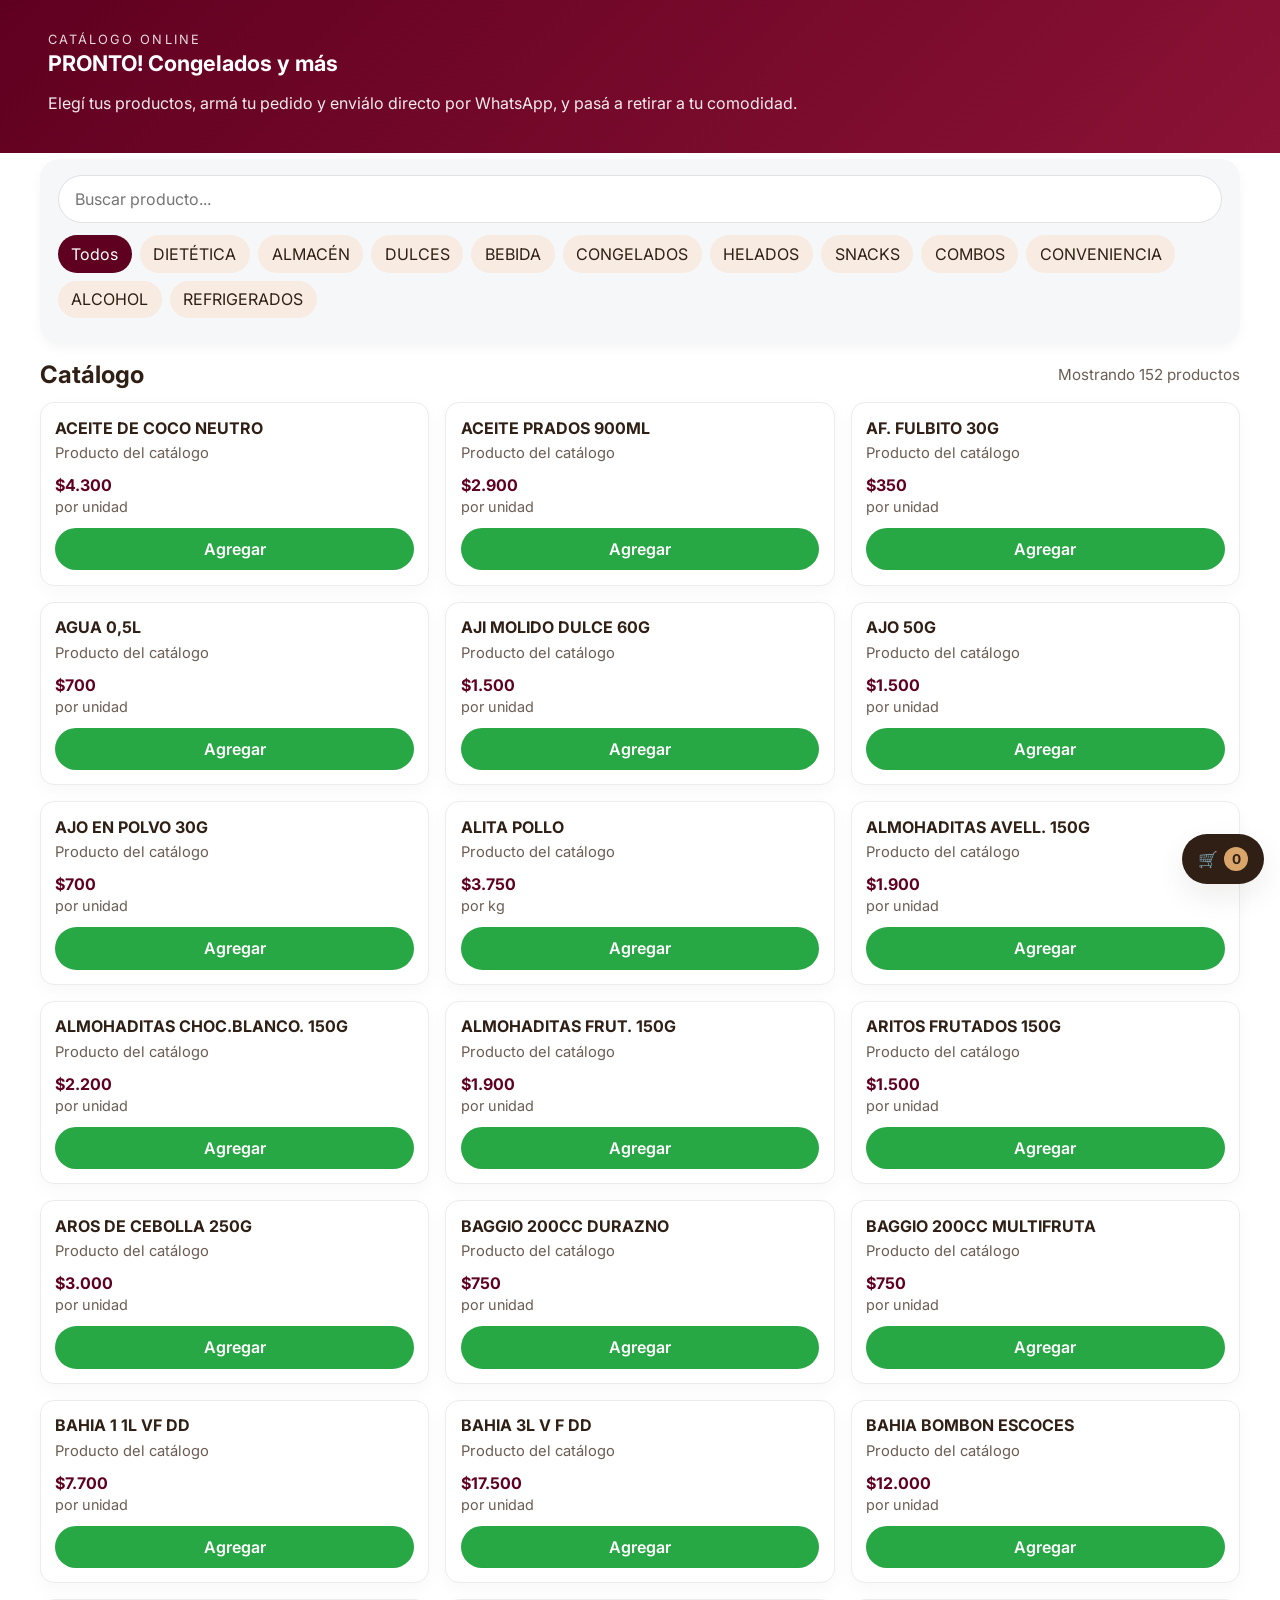
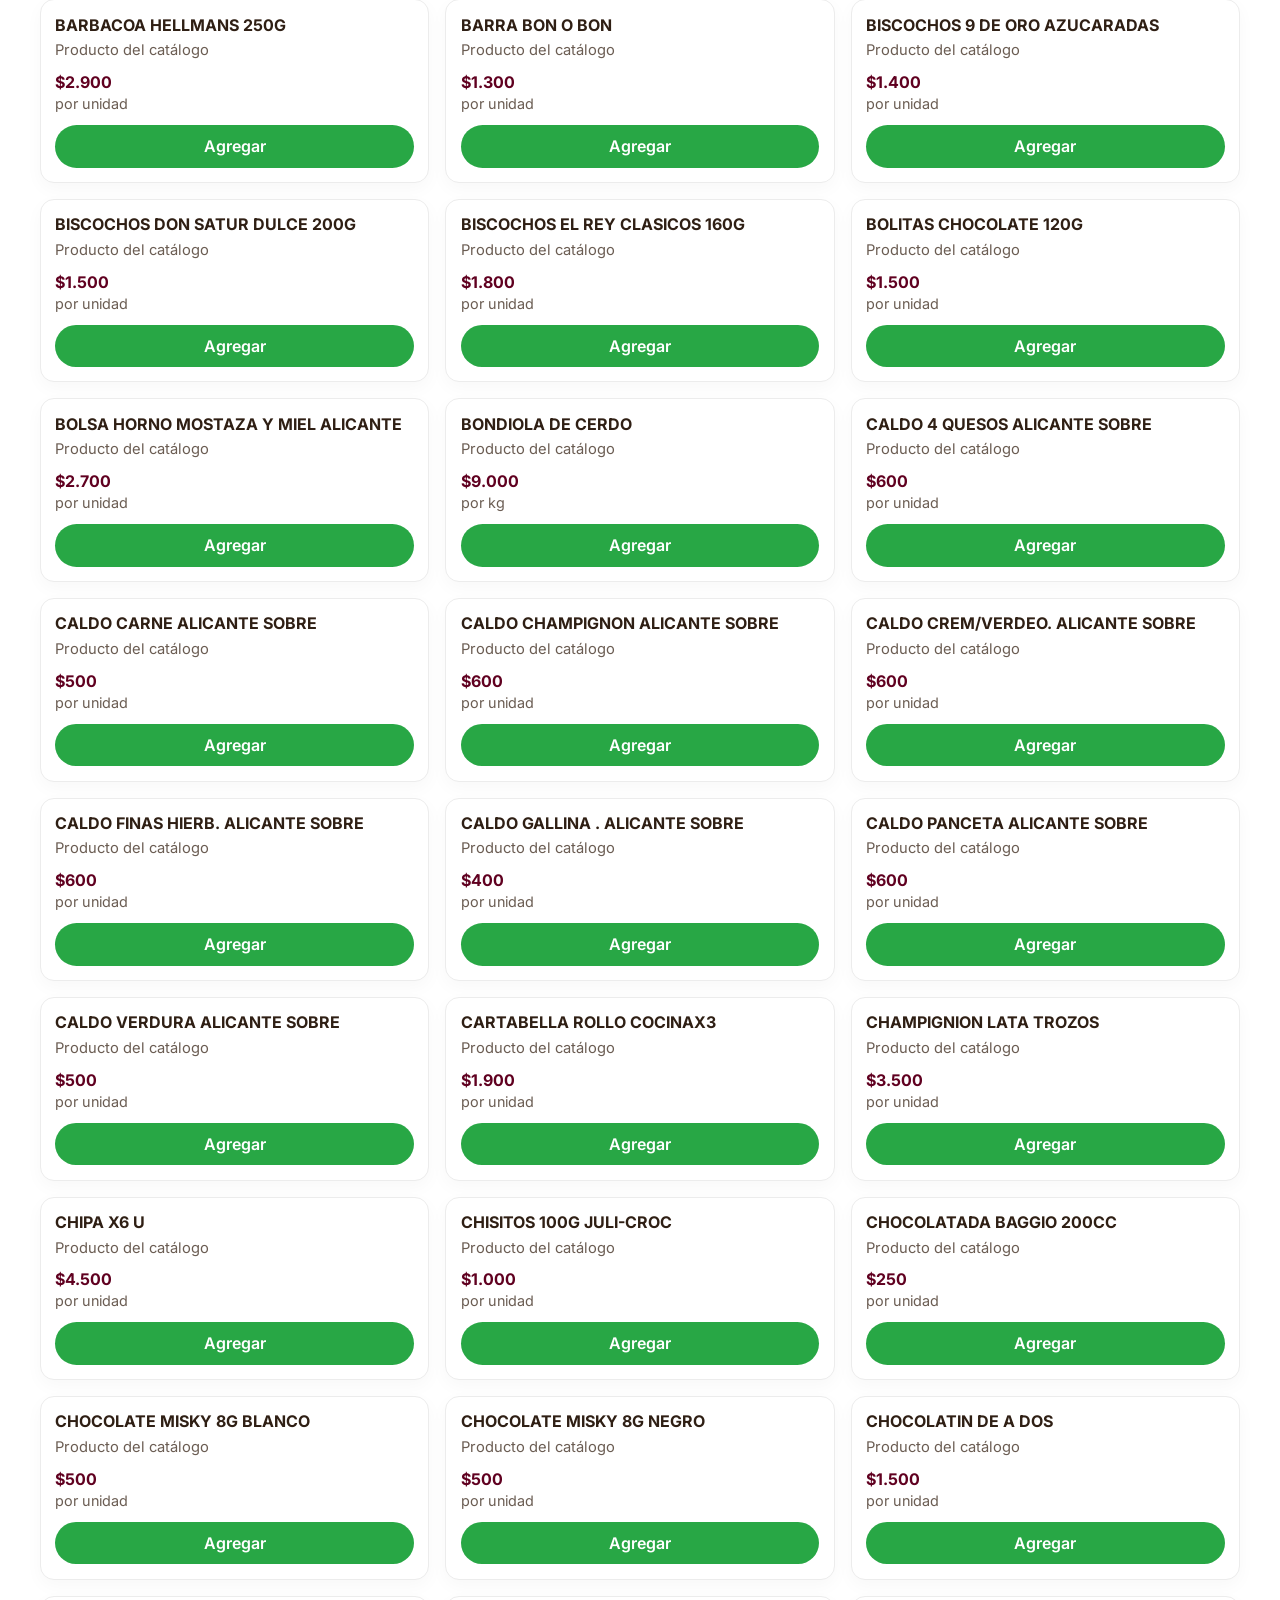
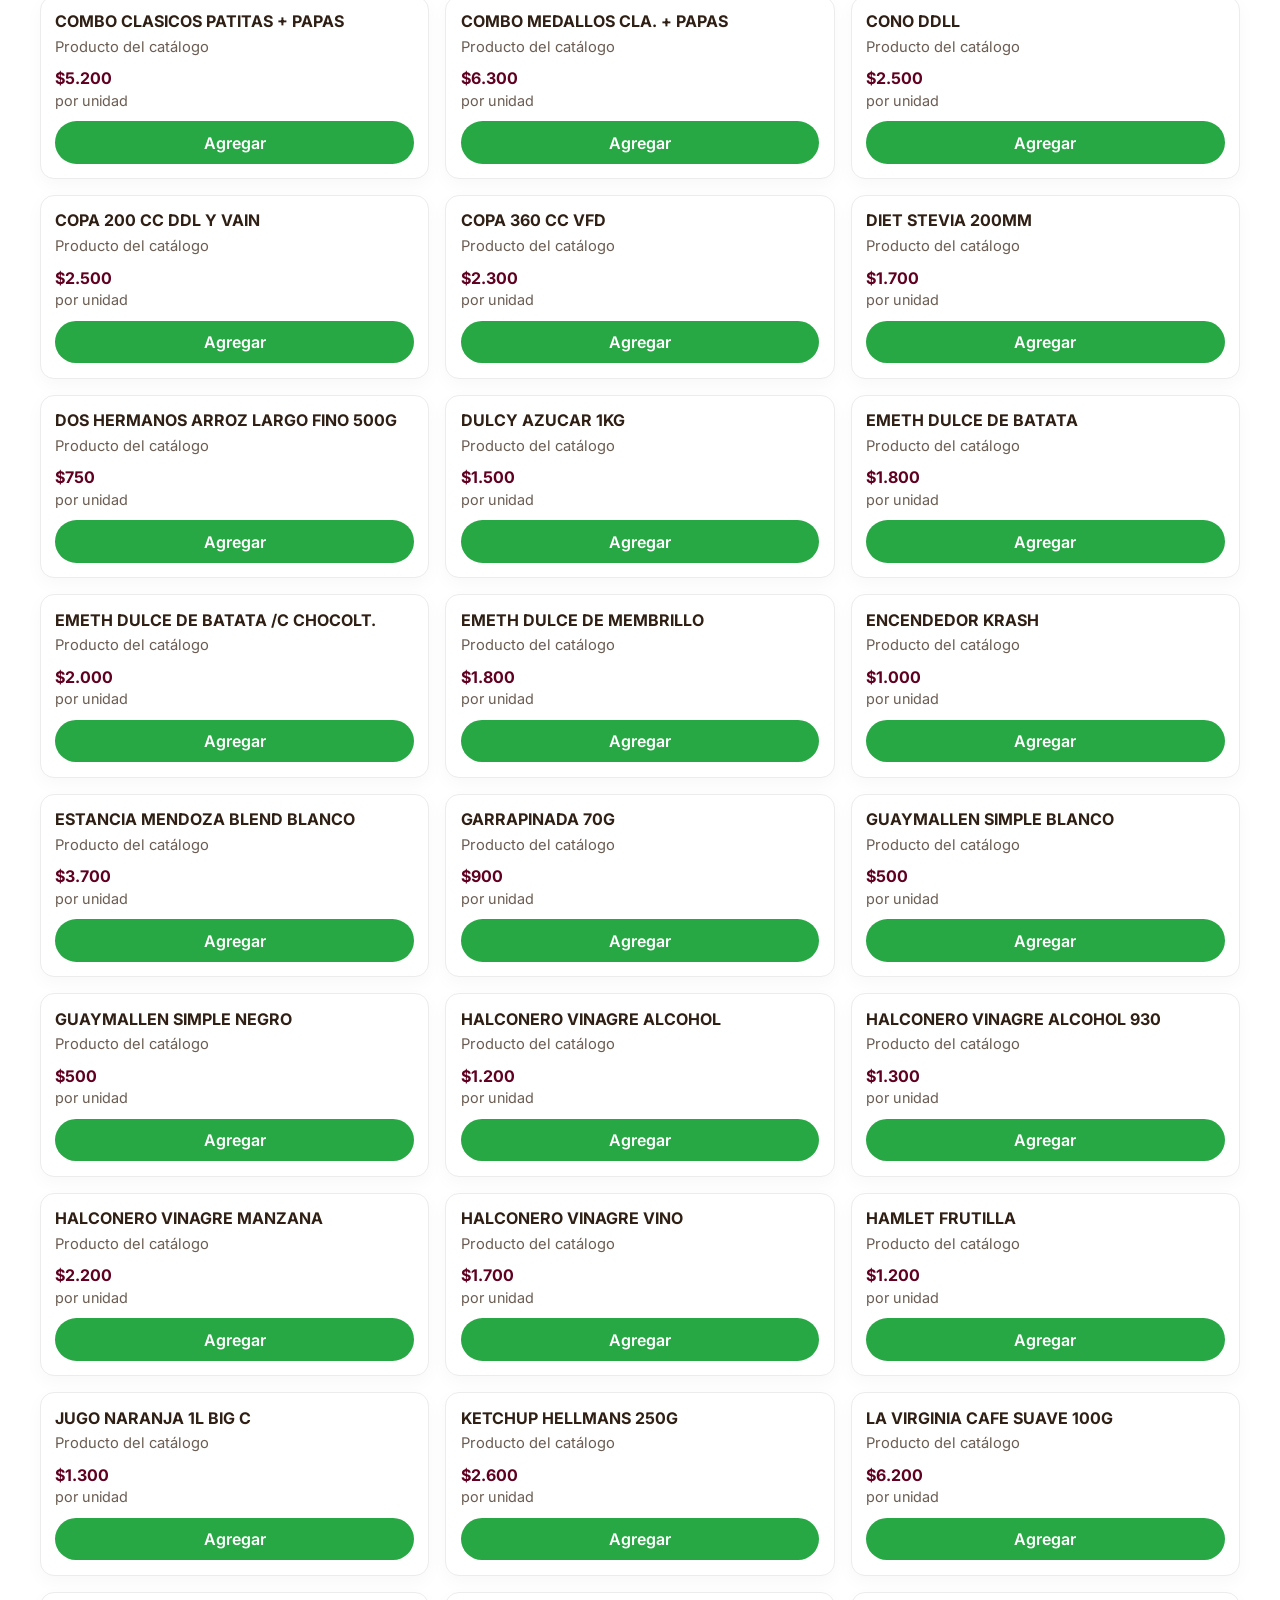
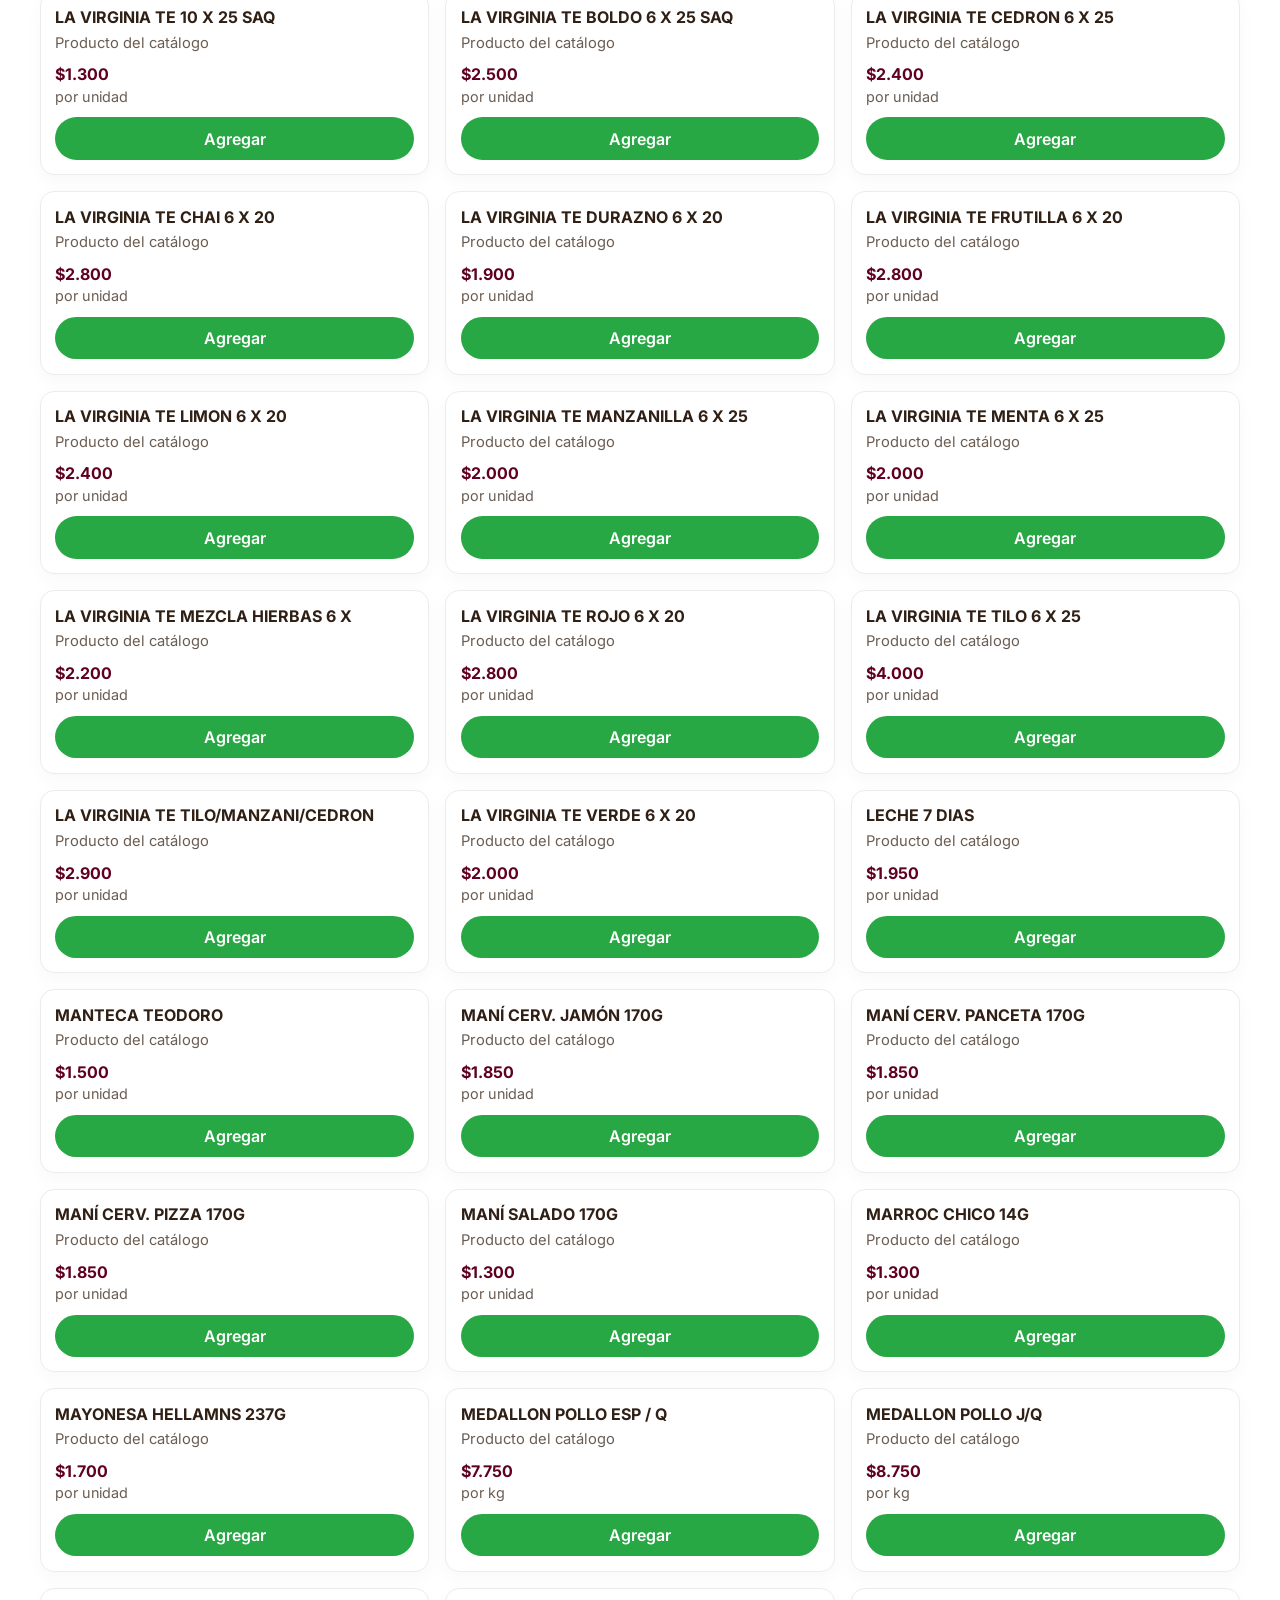
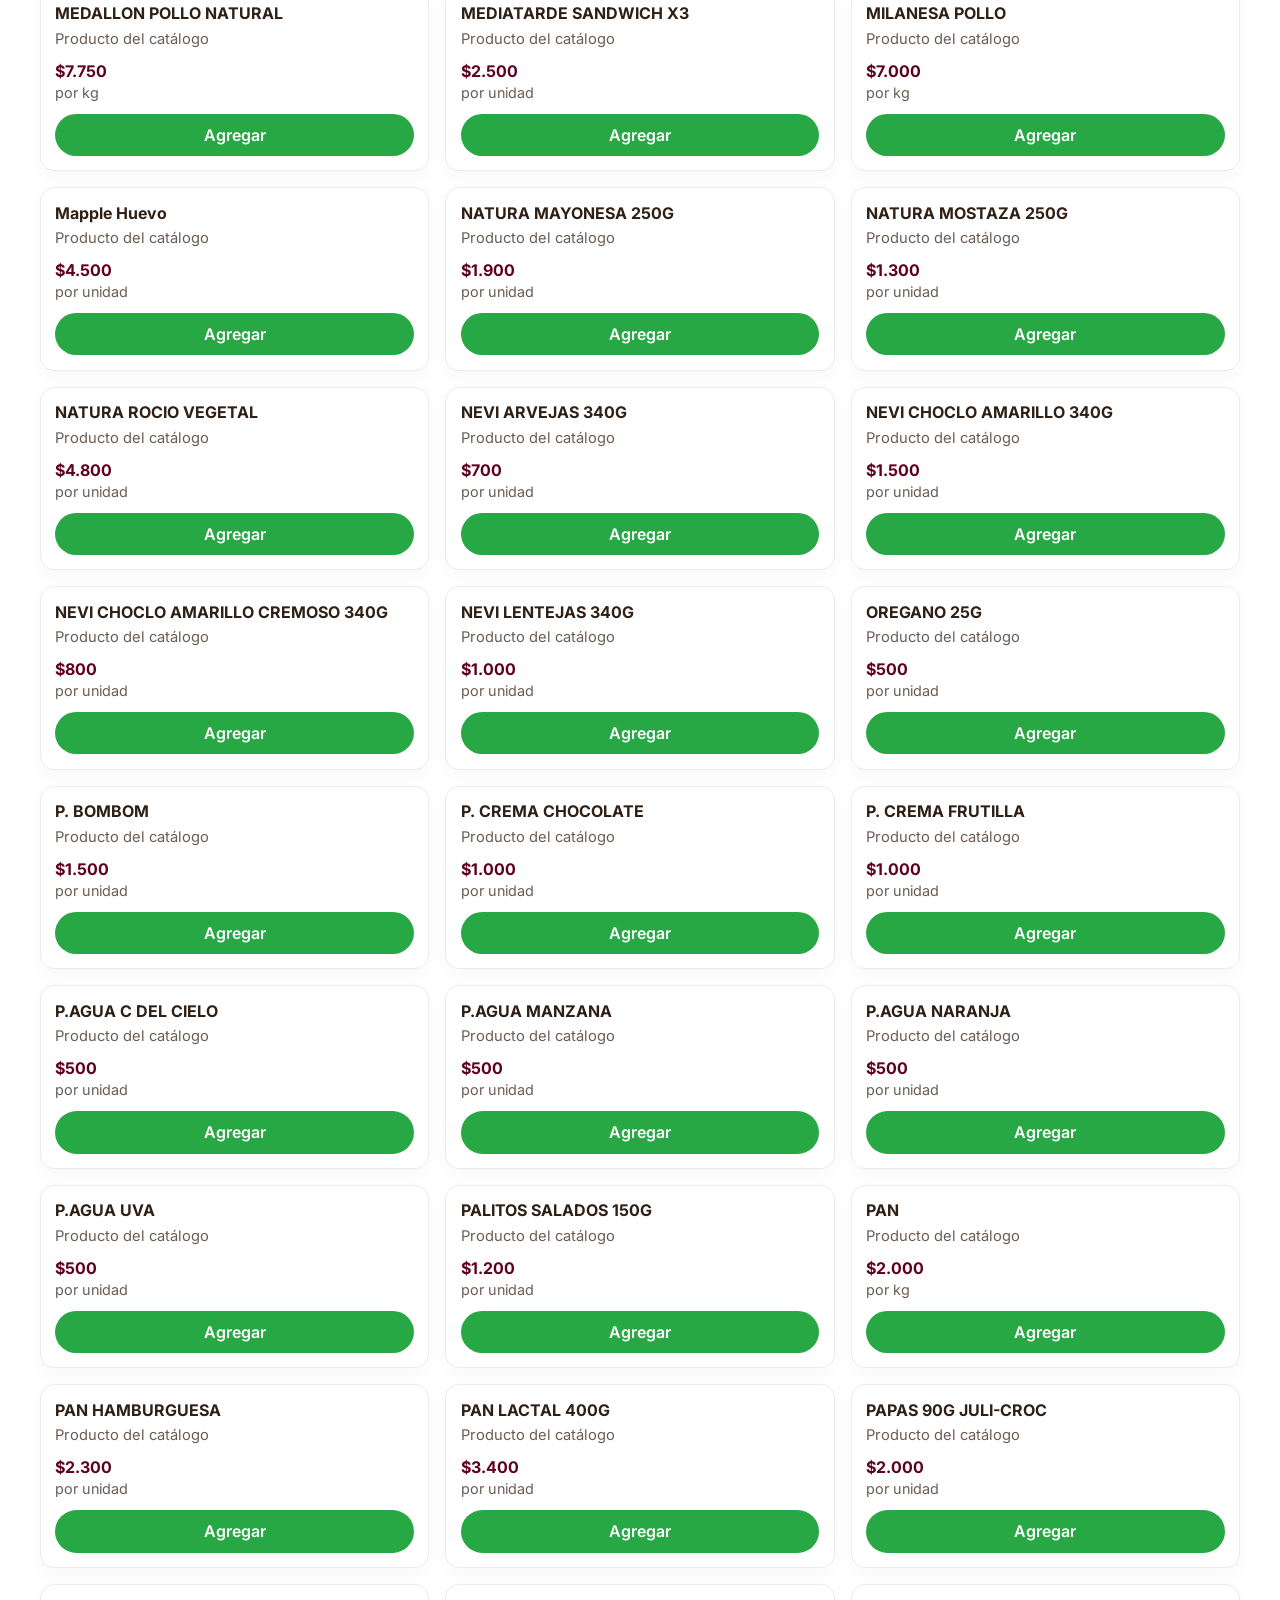
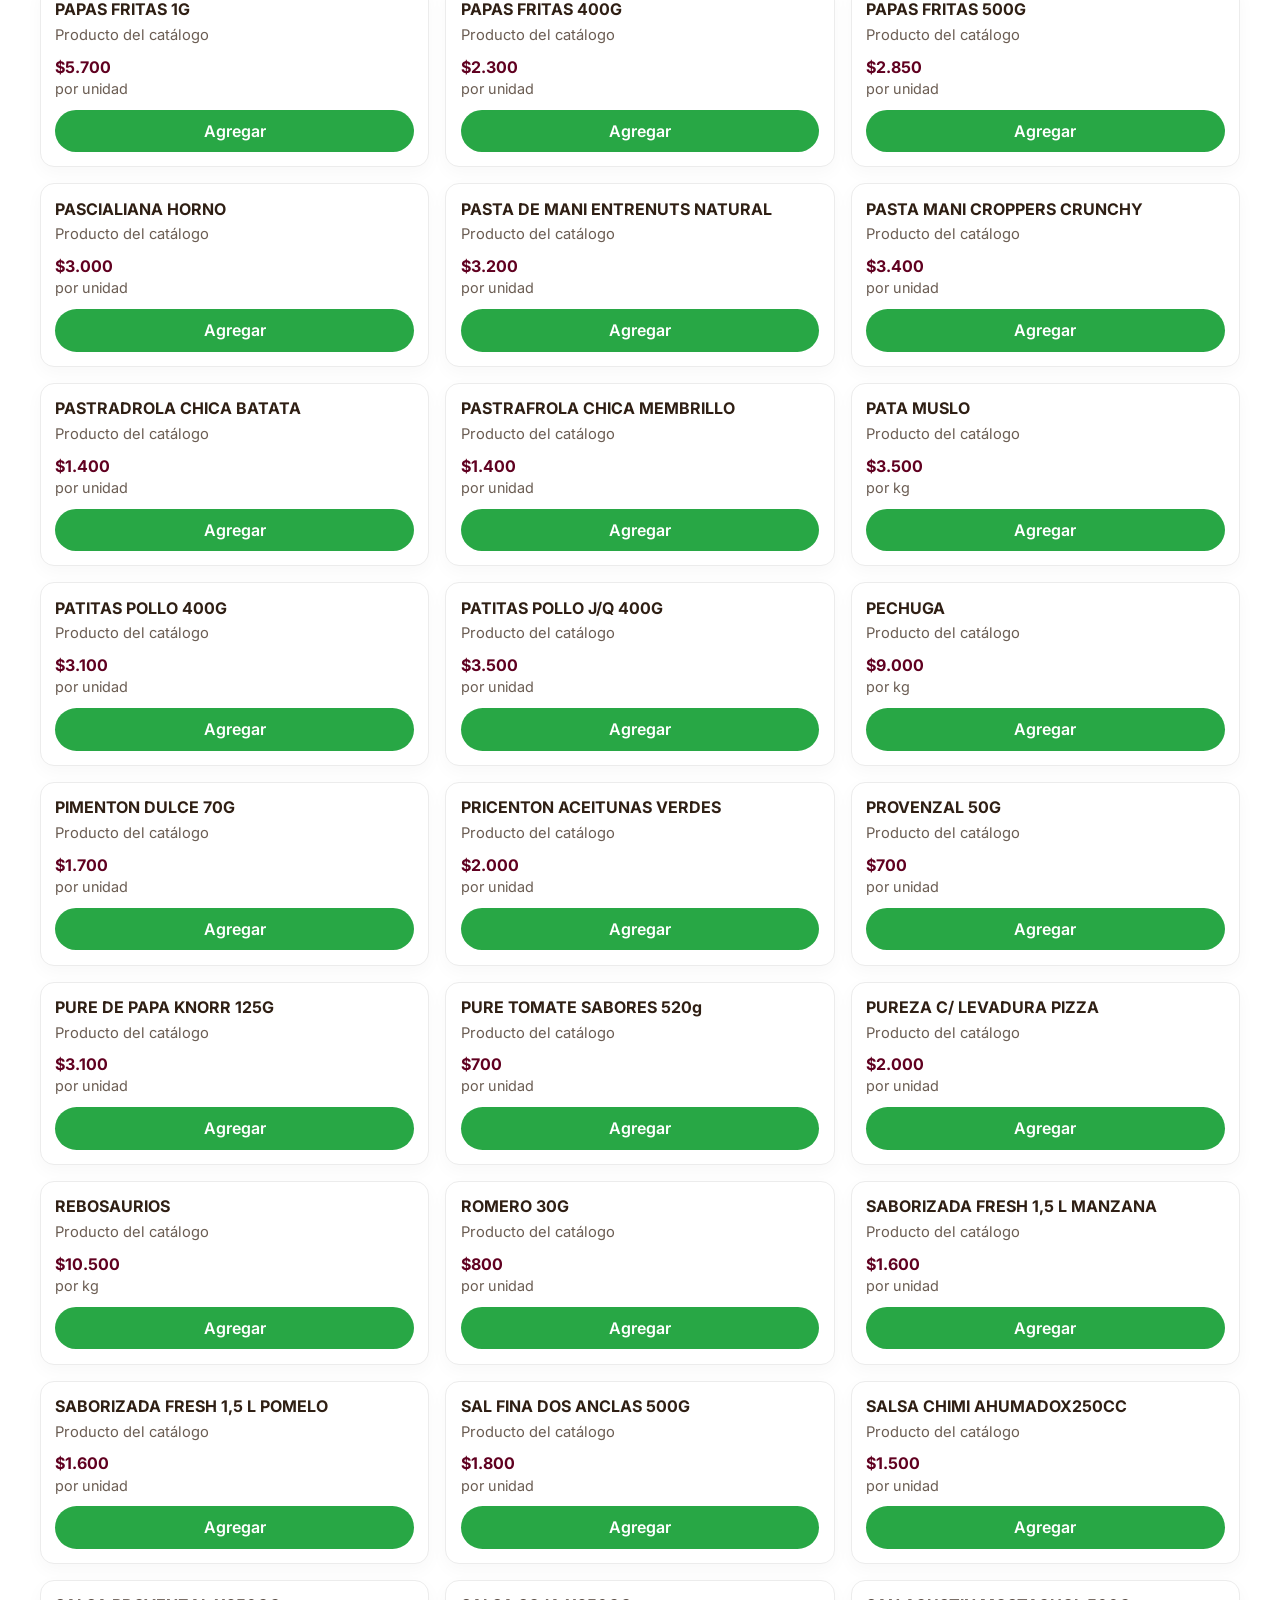
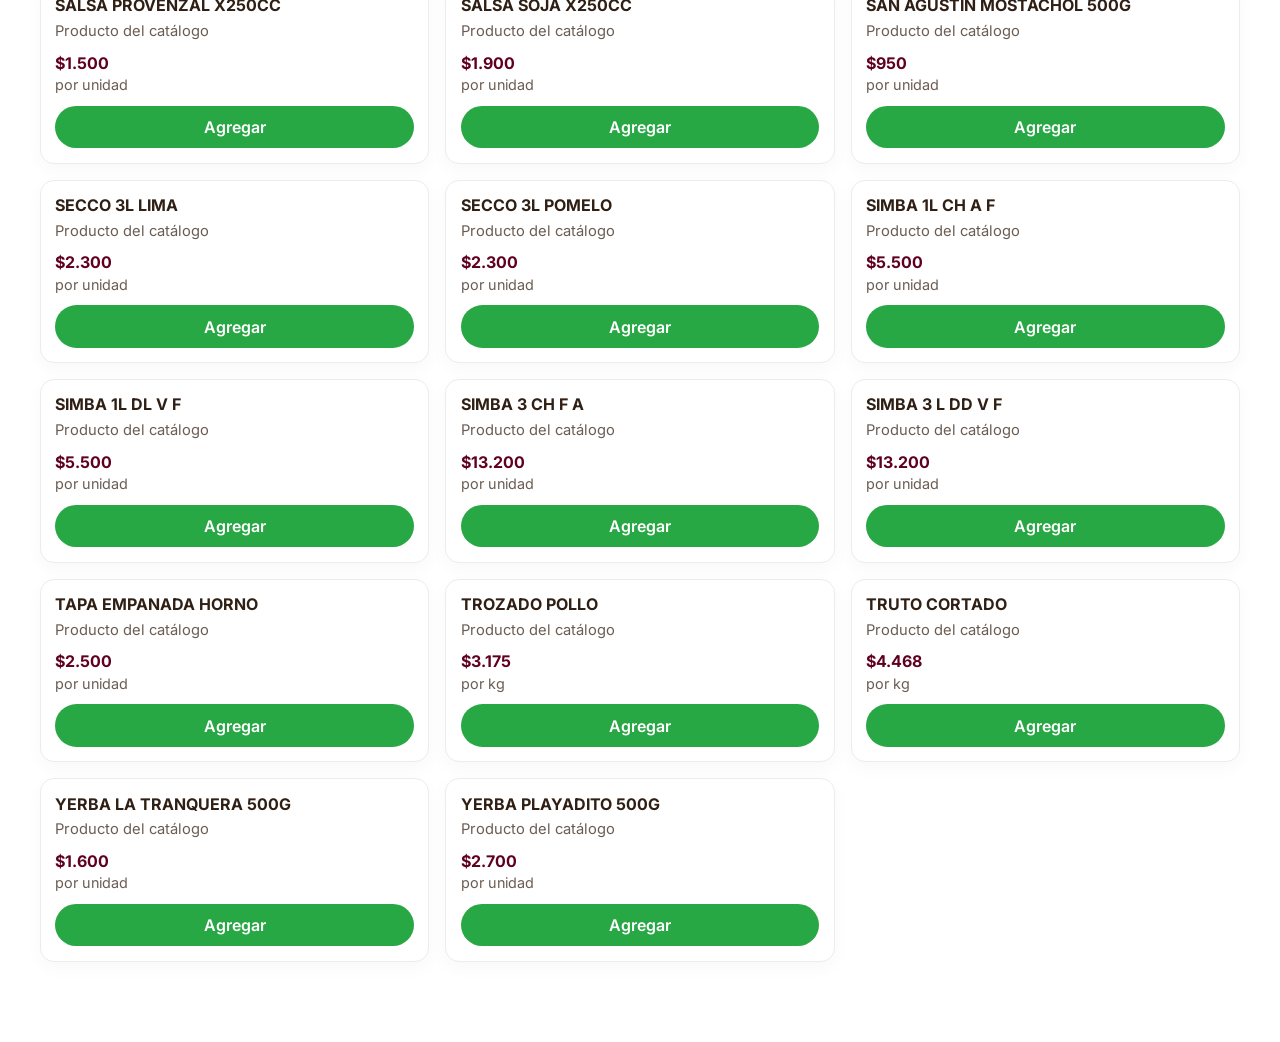
==== index.html @ 3aebdcc8 "1 version" ====
<!DOCTYPE html>
<html lang="es">
  <head>
    <meta charset="UTF-8" />
    <meta name="viewport" content="width=device-width, initial-scale=1.0" />
    <title>PRONTO! Congelados y más</title>
    <meta
      name="description"
      content="PRONTO! Congelados y más — Catálogo online para elegir productos, armar tu pedido y enviarlo por WhatsApp. Pasá a retirar a tu comodidad."
    />
    <meta property="og:title" content="PRONTO! Congelados y más" />
    <meta property="og:description" content="Catálogo online para elegir productos, armar tu pedido y enviarlo por WhatsApp. Pasá a retirar a tu comodidad." />
    <meta property="og:type" content="website" />
    <meta name="twitter:card" content="summary" />
    <meta name="twitter:title" content="PRONTO! Congelados y más" />
    <meta name="twitter:description" content="Catálogo online para elegir productos, armar tu pedido y enviarlo por WhatsApp. Pasá a retirar a tu comodidad." />
    <link rel="preconnect" href="https://fonts.googleapis.com" />
    <link rel="preconnect" href="https://fonts.gstatic.com" crossorigin />
    <link
      href="https://fonts.googleapis.com/css2?family=Inter:wght@400;500;600;700&display=swap"
      rel="stylesheet"
    />
    <link rel="stylesheet" href="style.css" />
  </head>
  <body>
    <header class="hero">
      <div class="brand">
        <div>
          <p class="eyebrow">Catálogo online</p>
          <h1>PRONTO! Congelados y más</h1>
        </div>
      </div>
      <p class="hero-copy">
        Elegí tus productos, armá tu pedido y enviálo directo por WhatsApp, y pasá a retirar a tu comodidad.
      </p>
    </header>

    <main class="container">
      <section class="controls" aria-label="Buscador y filtros">
        <input
          id="searchInput"
          type="search"
          placeholder="Buscar producto..."
          autocomplete="off"
        />
        <div id="categoryTabs" class="category-tabs" role="tablist"></div>
        <div id="subcategoryTabs" class="subcategory-tabs" role="tablist"></div>
      </section>

      <section class="catalog-section">
        <div class="catalog-header">
          <h2>Catálogo</h2>
          <p id="resultsCount">Mostrando productos</p>
        </div>
        <div id="catalogGrid" class="catalog-grid"></div>
      </section>
    </main>

    <button id="cartToggle" class="cart-toggle" type="button" aria-label="Abrir carrito">
      🛒
      <span id="cartCount" class="cart-count">0</span>
    </button>

    <div id="cartOverlay" class="cart-overlay" hidden></div>

    <aside id="cartPanel" class="cart-panel" aria-hidden="true">
      <div class="cart-panel-head">
        <h3>Tu pedido</h3>
        <button id="closeCart" class="close-btn" type="button" aria-label="Cerrar carrito">✕</button>
      </div>
      <div id="cartItems" class="cart-items"></div>
      <div class="cart-footer">
        <div class="cart-total-row">
          <span>Total</span>
          <strong id="cartTotal">$0</strong>
        </div>
        <button id="checkoutBtn" class="checkout-btn" type="button">
          Enviar pedido por WhatsApp
        </button>
      </div>
    </aside>

    <script src="products-data.js"></script>
    <script src="script.js"></script>
  </body>
</html>
---- style.css ----
:root {
  --brand-red: #600020;
  --brand-dark: #2f1f14;
  --brand-accent: #d9a56a;
  --brand-bg: #ffffff;
  --brand-card: #ffffff;
  --brand-border: #f0e0d5;
  --brand-muted: #6b5d53;
  --shadow: 0 12px 30px rgba(44, 24, 18, 0.08);
}

* {
  box-sizing: border-box;
}

body {
  margin: 0;
  font-family: 'Inter', sans-serif;
  background: var(--brand-bg);
  color: var(--brand-dark);
}

img {
  max-width: 100%;
  display: block;
}

button,
input {
  font: inherit;
}

.hero {
  background: linear-gradient(135deg, var(--brand-red), #8a1235);
  color: white;
  padding: 1.25rem 1rem 1.5rem;
}

.brand {
  display: flex;
  align-items: center;
}

.eyebrow {
  margin: 0 0 0.2rem;
  font-size: 0.8rem;
  letter-spacing: 0.16em;
  text-transform: uppercase;
  opacity: 0.85;
}

h1,
h2,
h3,
p {
  margin: 0;
}

.hero h1 {
  font-size: 1.35rem;
  font-weight: 700;
}

.hero-copy {
  margin-top: 0.9rem;
  line-height: 1.5;
  color: rgba(255, 255, 255, 0.92);
}

.container {
  width: min(1120px, calc(100% - 1.2rem));
  margin: 0 auto;
  padding: 1rem 0 5rem;
}

.controls {
  background: #f6f7f8; /* contenedor gris discreto */
  border: none;
  border-radius: 20px;
  padding: 1.4rem 0.9rem 1rem; /* más padding superior */
  box-shadow: 0 4px 12px rgba(17,11,8,0.04);
  margin-top: -0.6rem;
  position: relative;
  z-index: 2;
}

#searchInput {
  width: 100%;
  border: 1px solid #e2e2e2; /* borde más discreto */
  border-radius: 999px;
  padding: 0.8rem 1rem;
  margin-bottom: 0.75rem;
  outline: none;
  background: #ffffff;
}

#searchInput:focus {
  border-color: #cfcfcf; /* enfoque discreto en gris */
  box-shadow: none;
}

.category-tabs,
.subcategory-tabs {
  display: flex;
  gap: 0.5rem;
  flex-wrap: wrap;
}

.subcategory-tabs {
  margin-top: 0.6rem;
}

.category-btn,
.subcategory-btn {
  border: 0;
  border-radius: 999px;
  padding: 0.55rem 0.85rem;
  background: #f7ebe2;
  color: var(--brand-dark);
  cursor: pointer;
  transition: transform 0.2s ease, background 0.2s ease;
}

.category-btn.active,
.category-btn:hover,
.subcategory-btn.active,
.subcategory-btn:hover {
  background: var(--brand-red);
  color: white;
}

.catalog-section {
  margin-top: 1rem;
}

.catalog-header {
  display: flex;
  justify-content: space-between;
  align-items: center;
  margin-bottom: 0.85rem;
}

.catalog-header p {
  color: var(--brand-muted);
  font-size: 0.95rem;
}

.catalog-grid {
  display: grid;
  gap: 1rem;
}

.product-card {
  background: #ffffff;
  border: 1px solid #ececec; /* borde más sutil */
  border-radius: 14px;
  padding: 0.9rem;
  box-shadow: 0 6px 18px rgba(17,11,8,0.03); /* sombra muy suave */
  display: flex;
  flex-direction: column;
  justify-content: space-between;
  min-height: 150px;
}

.product-info {
  padding: 0;
}

.product-name {
  font-size: 1rem;
  font-weight: 700;
  margin-bottom: 0.35rem;
}

.product-description {
  color: var(--brand-muted);
  font-size: 0.92rem;
  margin-bottom: 0.7rem;
  line-height: 1.4;
}

.product-price {
  font-weight: 700;
  color: var(--brand-red);
  margin-bottom: 0.2rem;
}

.product-unit {
  color: var(--brand-muted);
  font-size: 0.9rem;
  margin-bottom: 0.8rem;
}

.add-btn,
.checkout-btn,
.qty-btn,
.close-btn {
  border: none;
  cursor: pointer;
}

.add-btn {
  width: 100%;
  background: #28a745; /* verde */
  color: white;
  padding: 0.7rem 0.9rem;
  border-radius: 999px;
  font-weight: 600;
  border: none;
}

.add-btn:hover {
  background: #218838;
}

.cart-toggle {
  position: fixed;
  right: 1rem;
  bottom: 1rem;
  display: flex;
  align-items: center;
  gap: 0.4rem;
  border: none;
  background: var(--brand-dark);
  color: white;
  padding: 0.8rem 1rem;
  border-radius: 999px;
  box-shadow: var(--shadow);
  z-index: 10;
}

.cart-count {
  background: var(--brand-accent);
  color: var(--brand-dark);
  border-radius: 999px;
  min-width: 1.5rem;
  height: 1.5rem;
  display: inline-flex;
  align-items: center;
  justify-content: center;
  font-size: 0.85rem;
  font-weight: 700;
}

.cart-overlay {
  position: fixed;
  inset: 0;
  background: rgba(17, 11, 8, 0.35);
  z-index: 15;
}

.cart-panel {
  position: fixed;
  top: 0;
  right: 0;
  width: min(100%, 420px);
  height: 100vh;
  background: white;
  z-index: 16;
  transform: translateX(100%);
  transition: transform 0.25s ease;
  display: flex;
  flex-direction: column;
}

body.cart-open .cart-panel {
  transform: translateX(0);
}

.cart-panel-head {
  display: flex;
  justify-content: space-between;
  align-items: center;
  padding: 1rem;
  border-bottom: 1px solid var(--brand-border);
}

.close-btn {
  background: transparent;
  font-size: 1.1rem;
  color: var(--brand-muted);
}

.cart-items {
  padding: 1rem;
  display: flex;
  flex-direction: column;
  gap: 0.8rem;
  overflow-y: auto;
  flex: 1;
}

.cart-item {
  border: 1px solid var(--brand-border);
  border-radius: 14px;
  padding: 0.75rem;
}

.cart-item-top {
  display: flex;
  justify-content: space-between;
  gap: 0.6rem;
}

.cart-item-name {
  font-weight: 600;
}

.cart-item-price {
  color: var(--brand-red);
  font-size: 0.95rem;
}

.qty-row {
  display: flex;
  align-items: center;
  justify-content: space-between;
  margin-top: 0.7rem;
}

.qty-controls {
  display: flex;
  align-items: center;
  gap: 0.35rem;
}

.qty-btn {
  width: 28px;
  height: 28px;
  border-radius: 999px;
  background: #f7ebe2;
  color: var(--brand-dark);
}

.remove-btn {
  border: none;
  background: transparent;
  color: var(--brand-red);
  font-size: 0.9rem;
  cursor: pointer;
  padding: 0;
}

.cart-footer {
  padding: 1rem;
  border-top: 1px solid var(--brand-border);
}

.cart-total-row {
  display: flex;
  justify-content: space-between;
  align-items: center;
  margin-bottom: 0.8rem;
  font-size: 1rem;
}

.checkout-btn {
  width: 100%;
  background: var(--brand-red);
  color: white;
  padding: 0.8rem 1rem;
  border-radius: 999px;
  font-weight: 700;
}

.empty-cart {
  color: var(--brand-muted);
  text-align: center;
  padding: 1.2rem 0;
}

@media (min-width: 700px) {
  .hero {
    padding: 1.8rem 2rem 2rem;
  }

  .catalog-grid {
    grid-template-columns: repeat(2, minmax(0, 1fr));
  }

  .controls {
    padding: 1rem 1.1rem;
  }
}

@media (min-width: 1000px) {
  .hero {
    padding: 2rem 3rem 2.4rem;
  }

  .container {
    width: min(1200px, calc(100% - 2.4rem));
  }

  .catalog-grid {
    grid-template-columns: repeat(3, minmax(0, 1fr));
  }
}
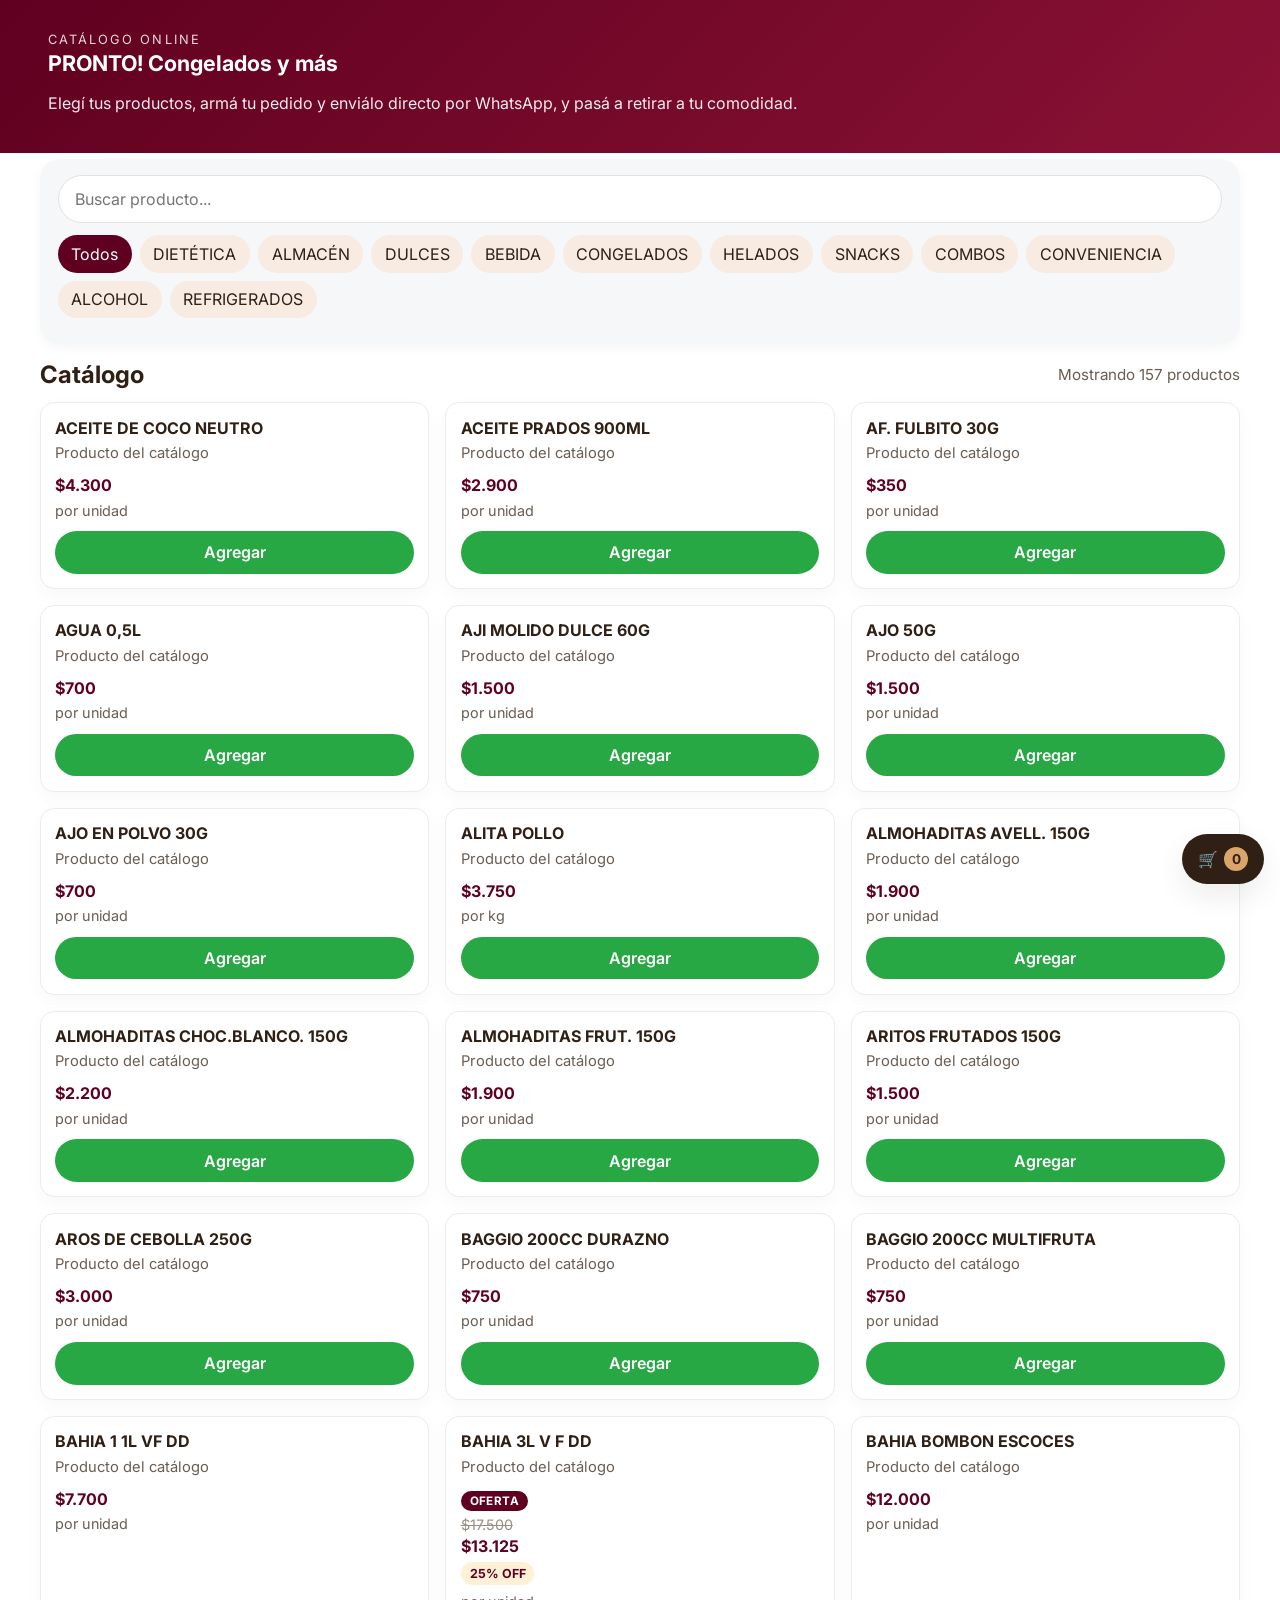
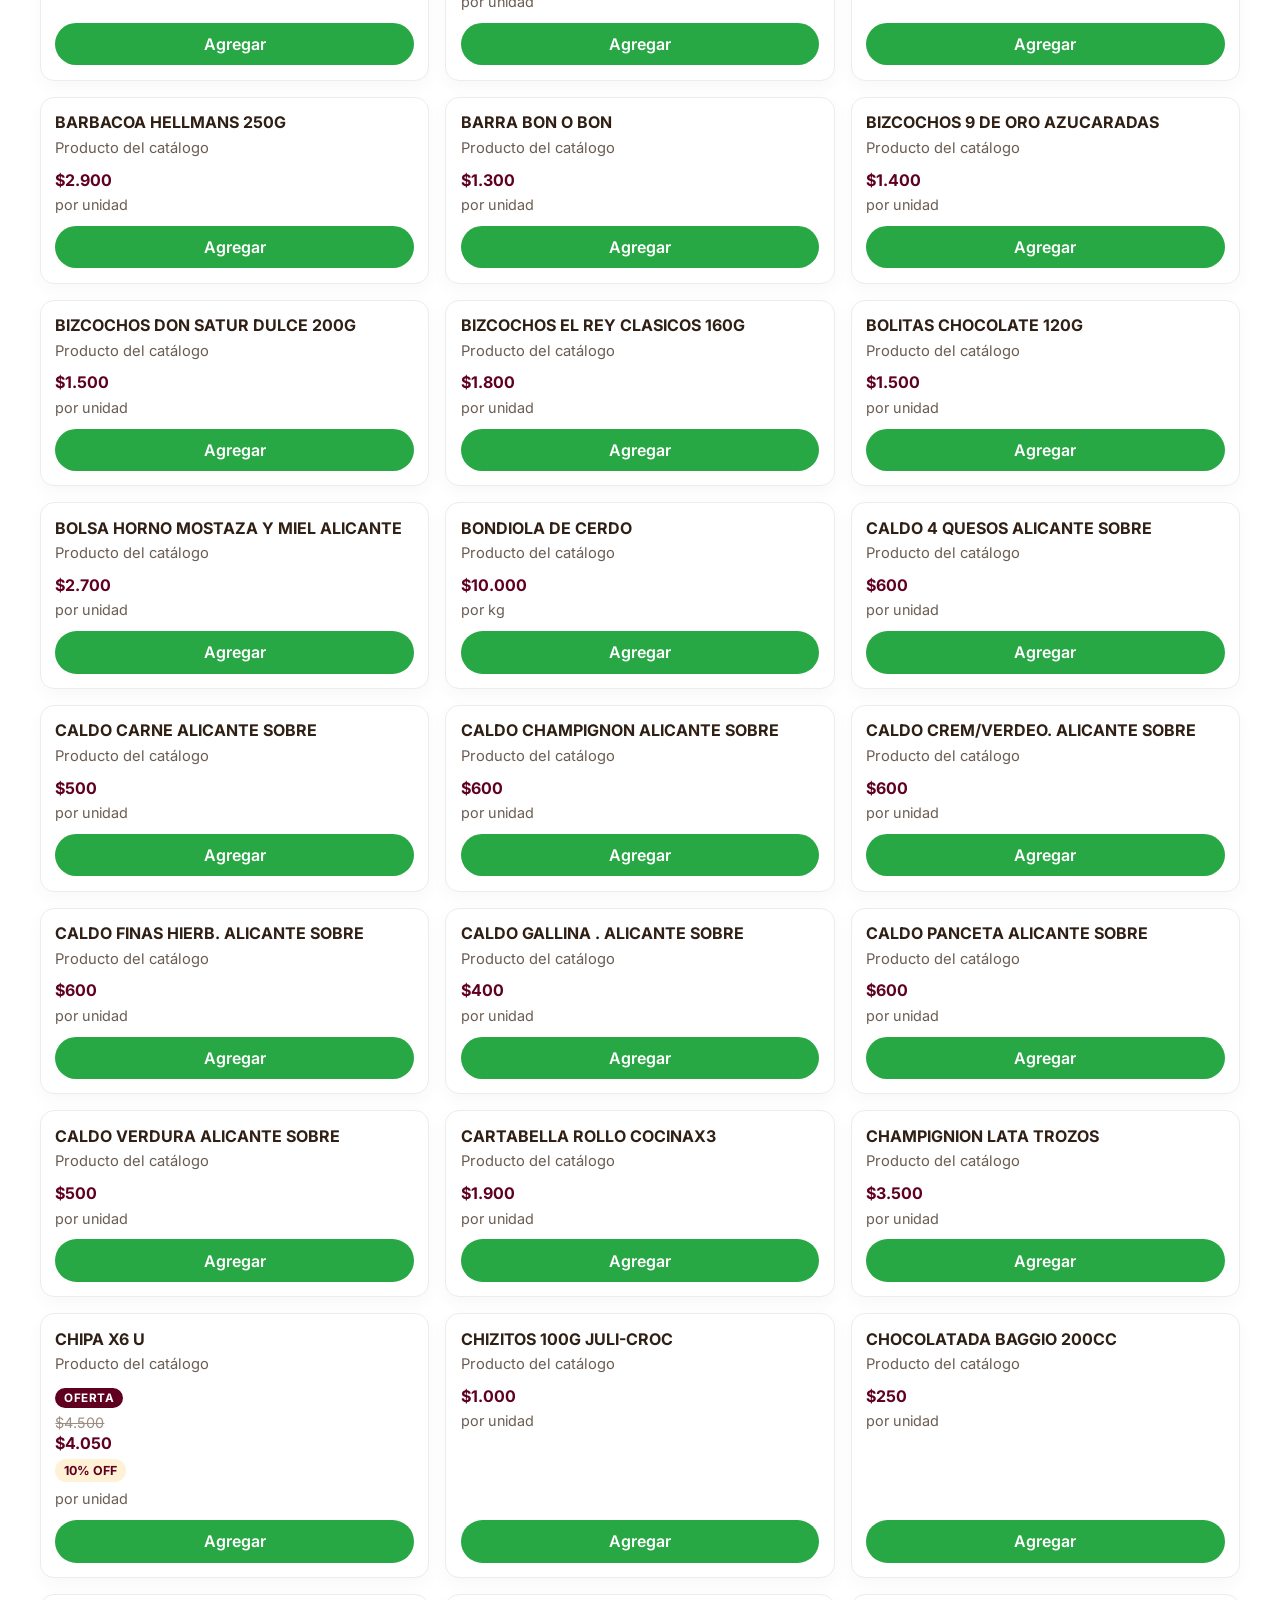
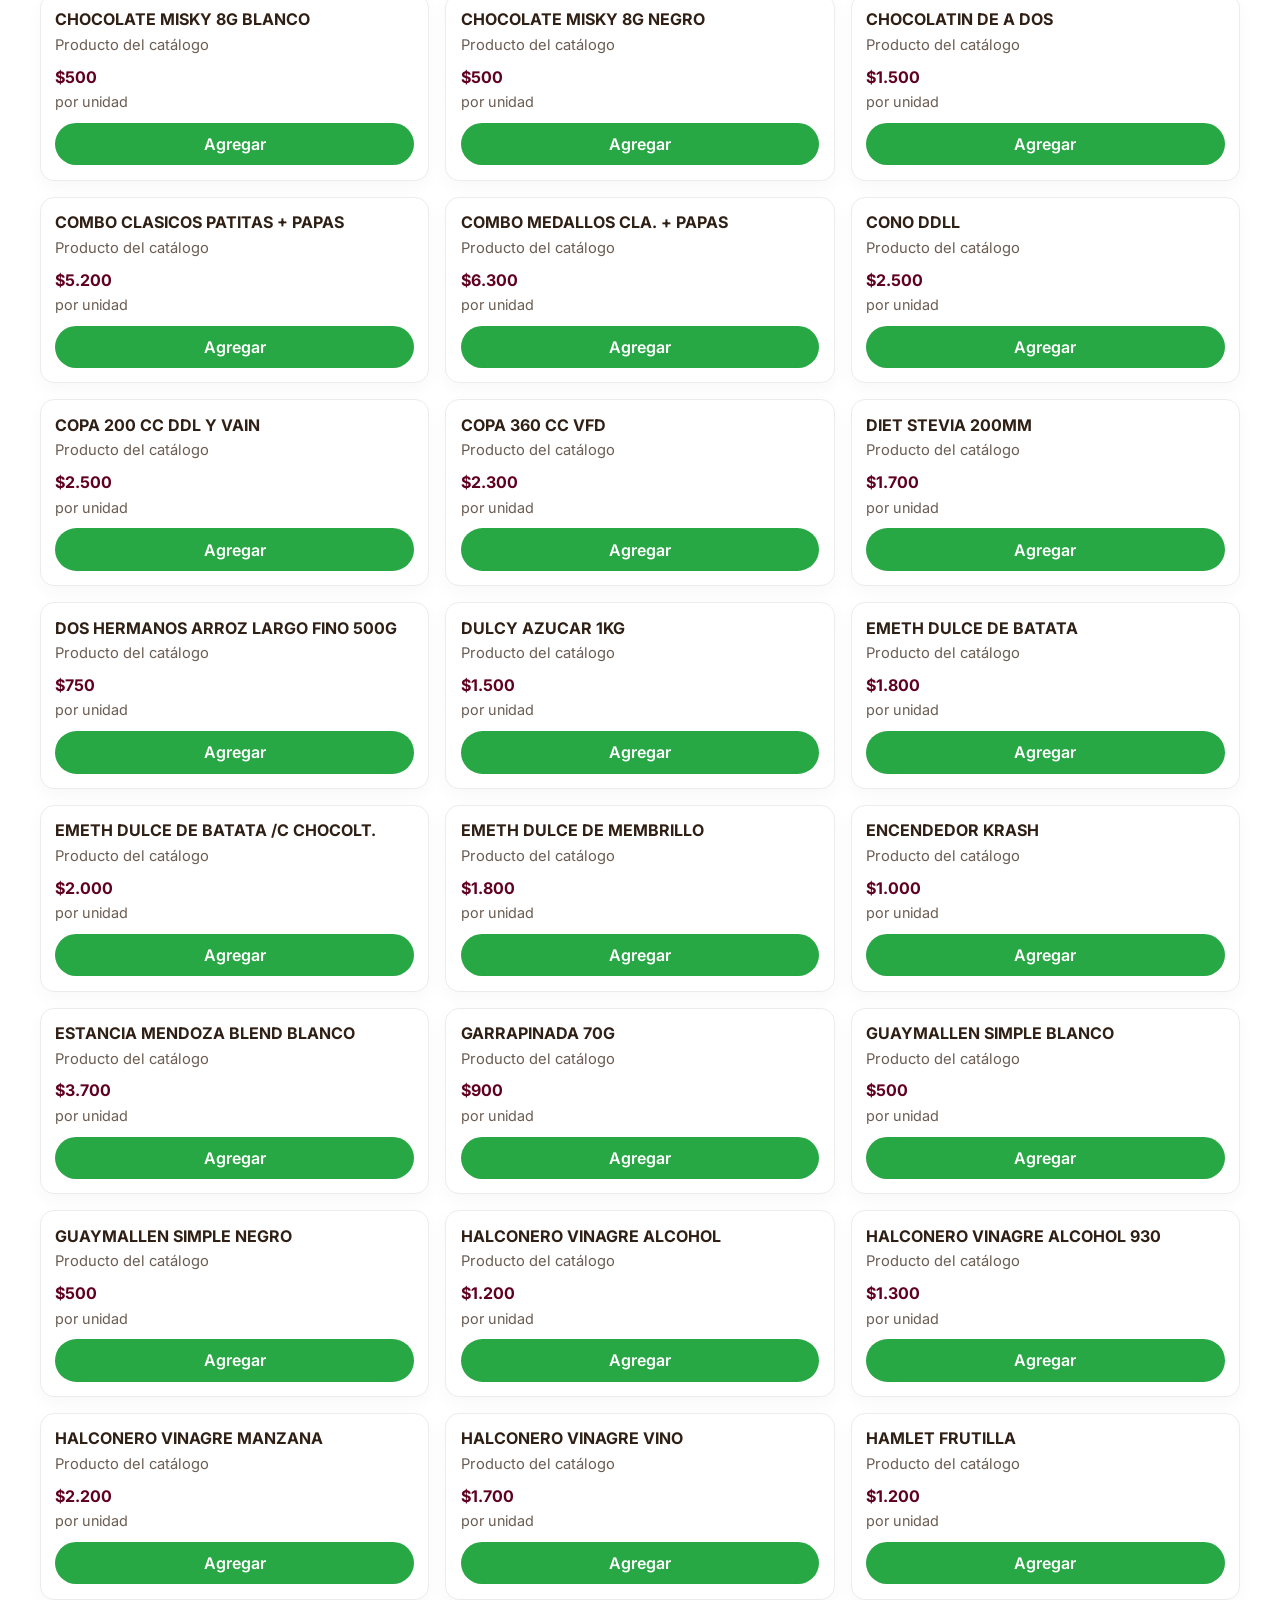
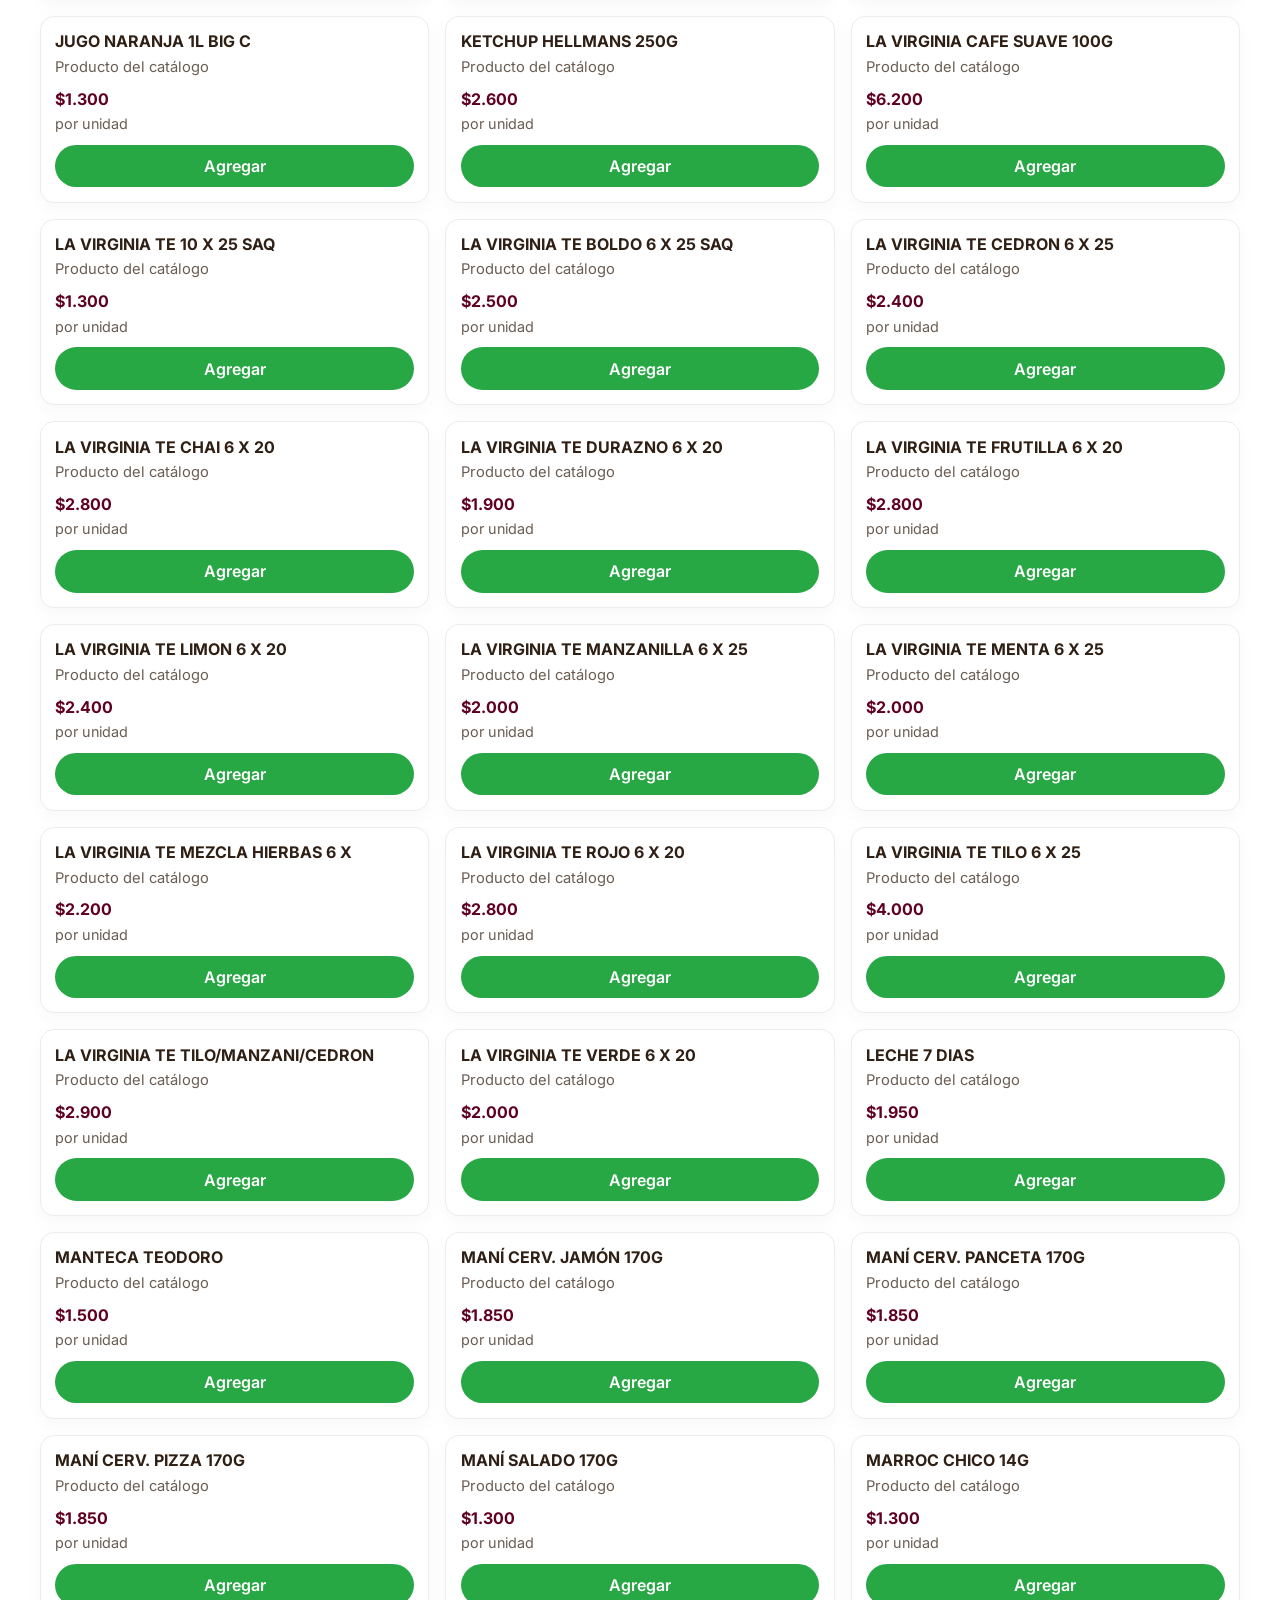
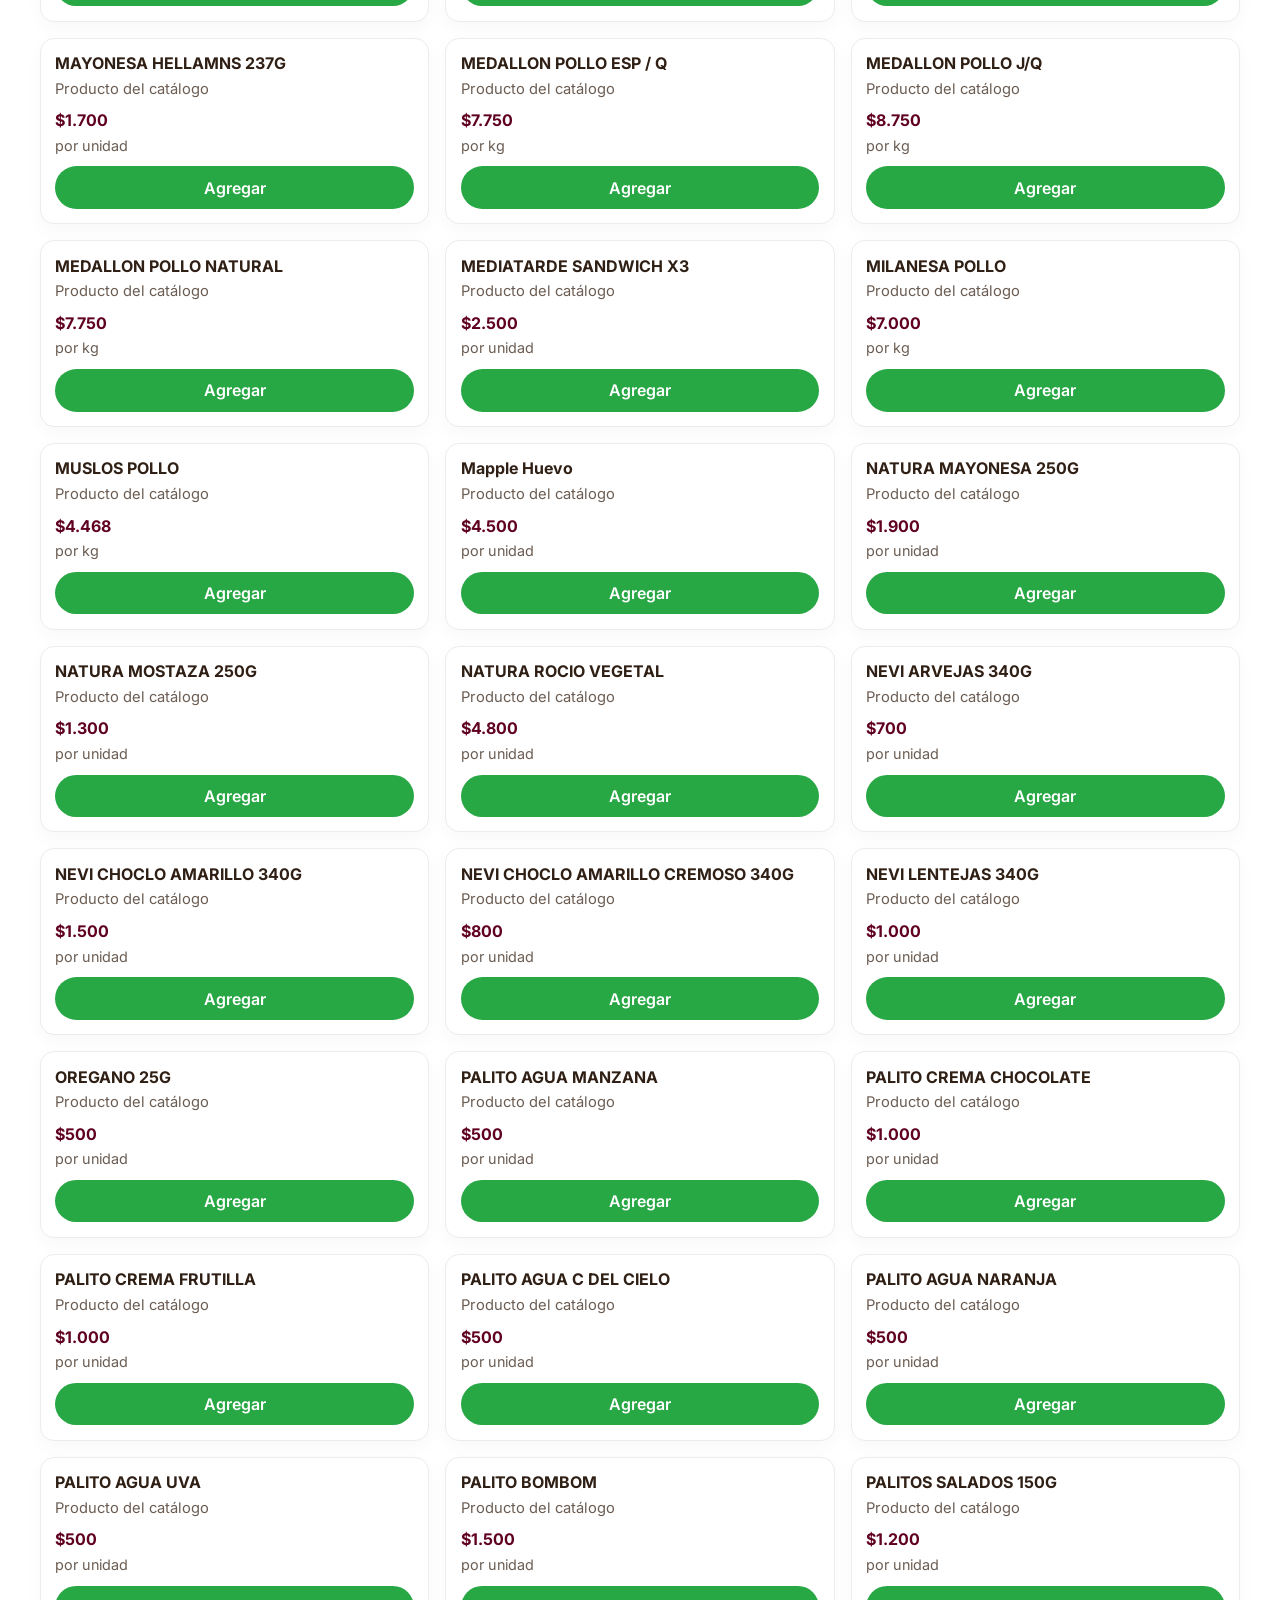
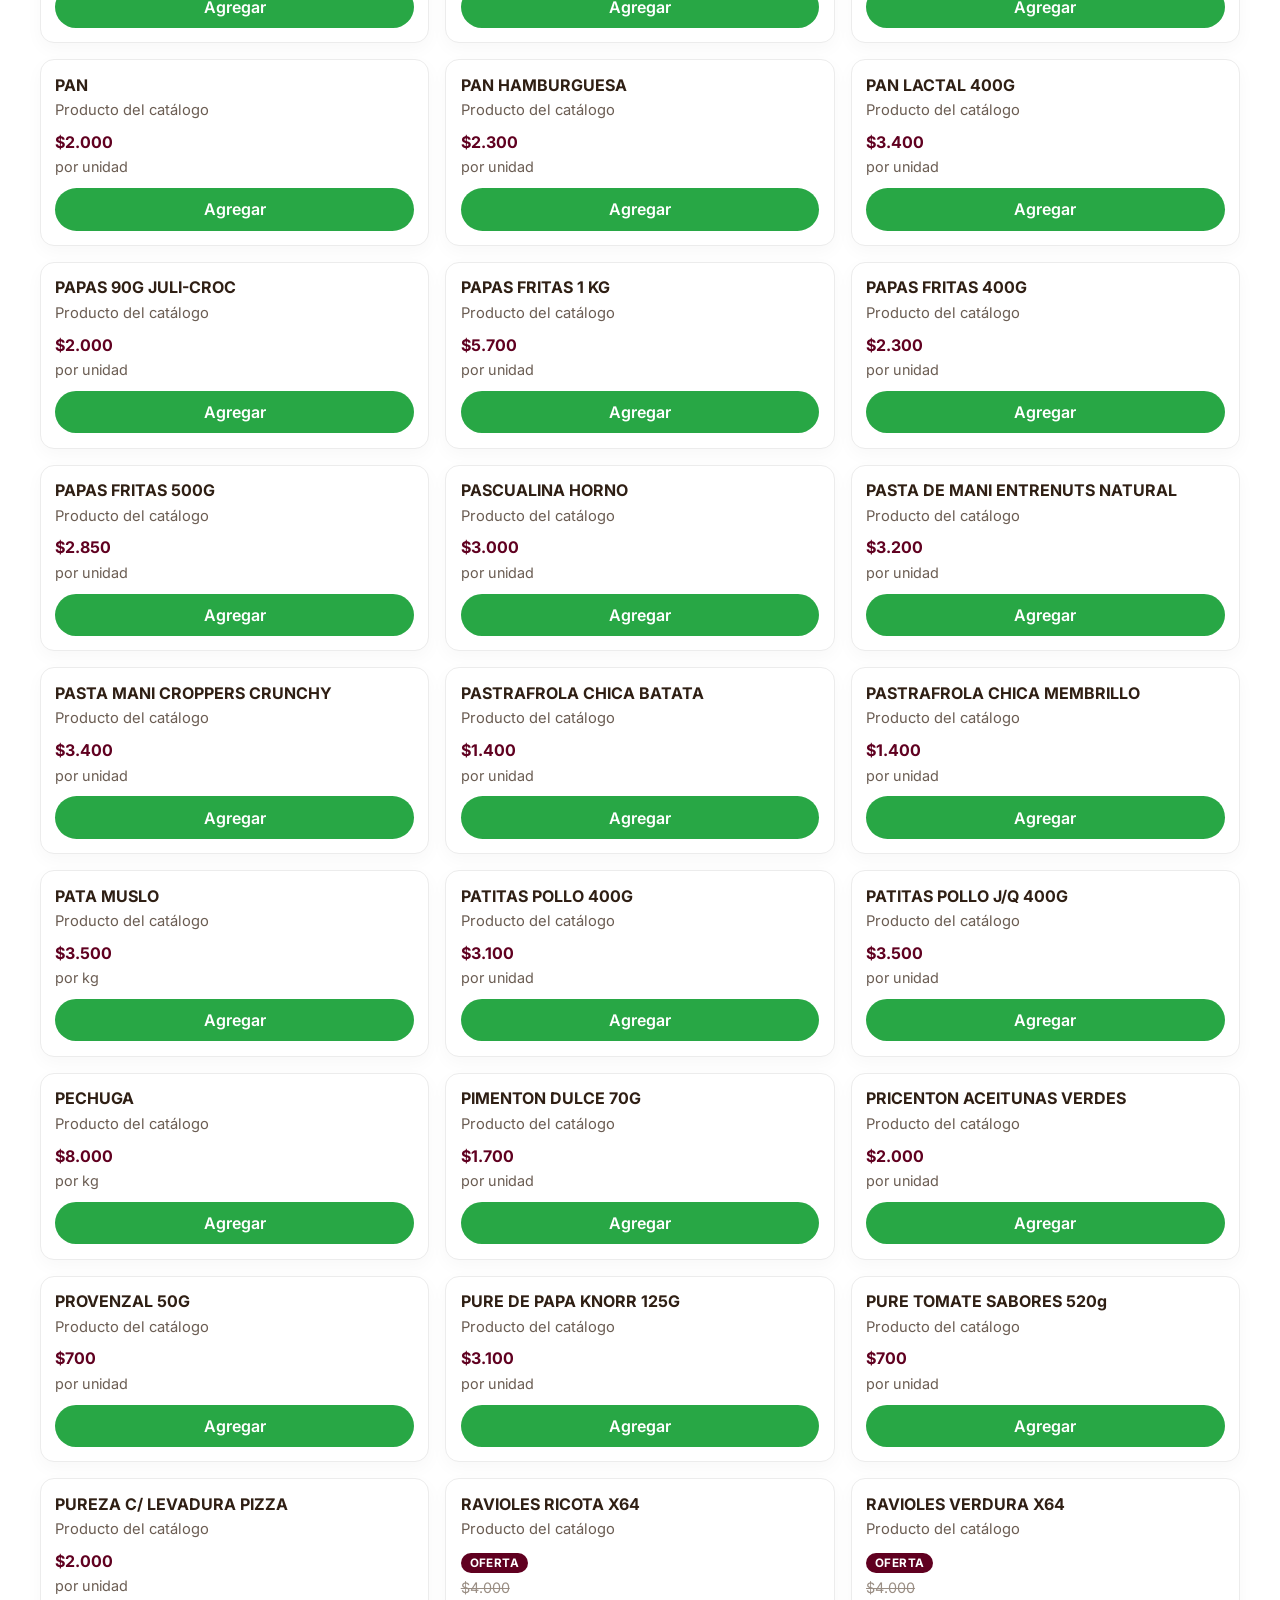
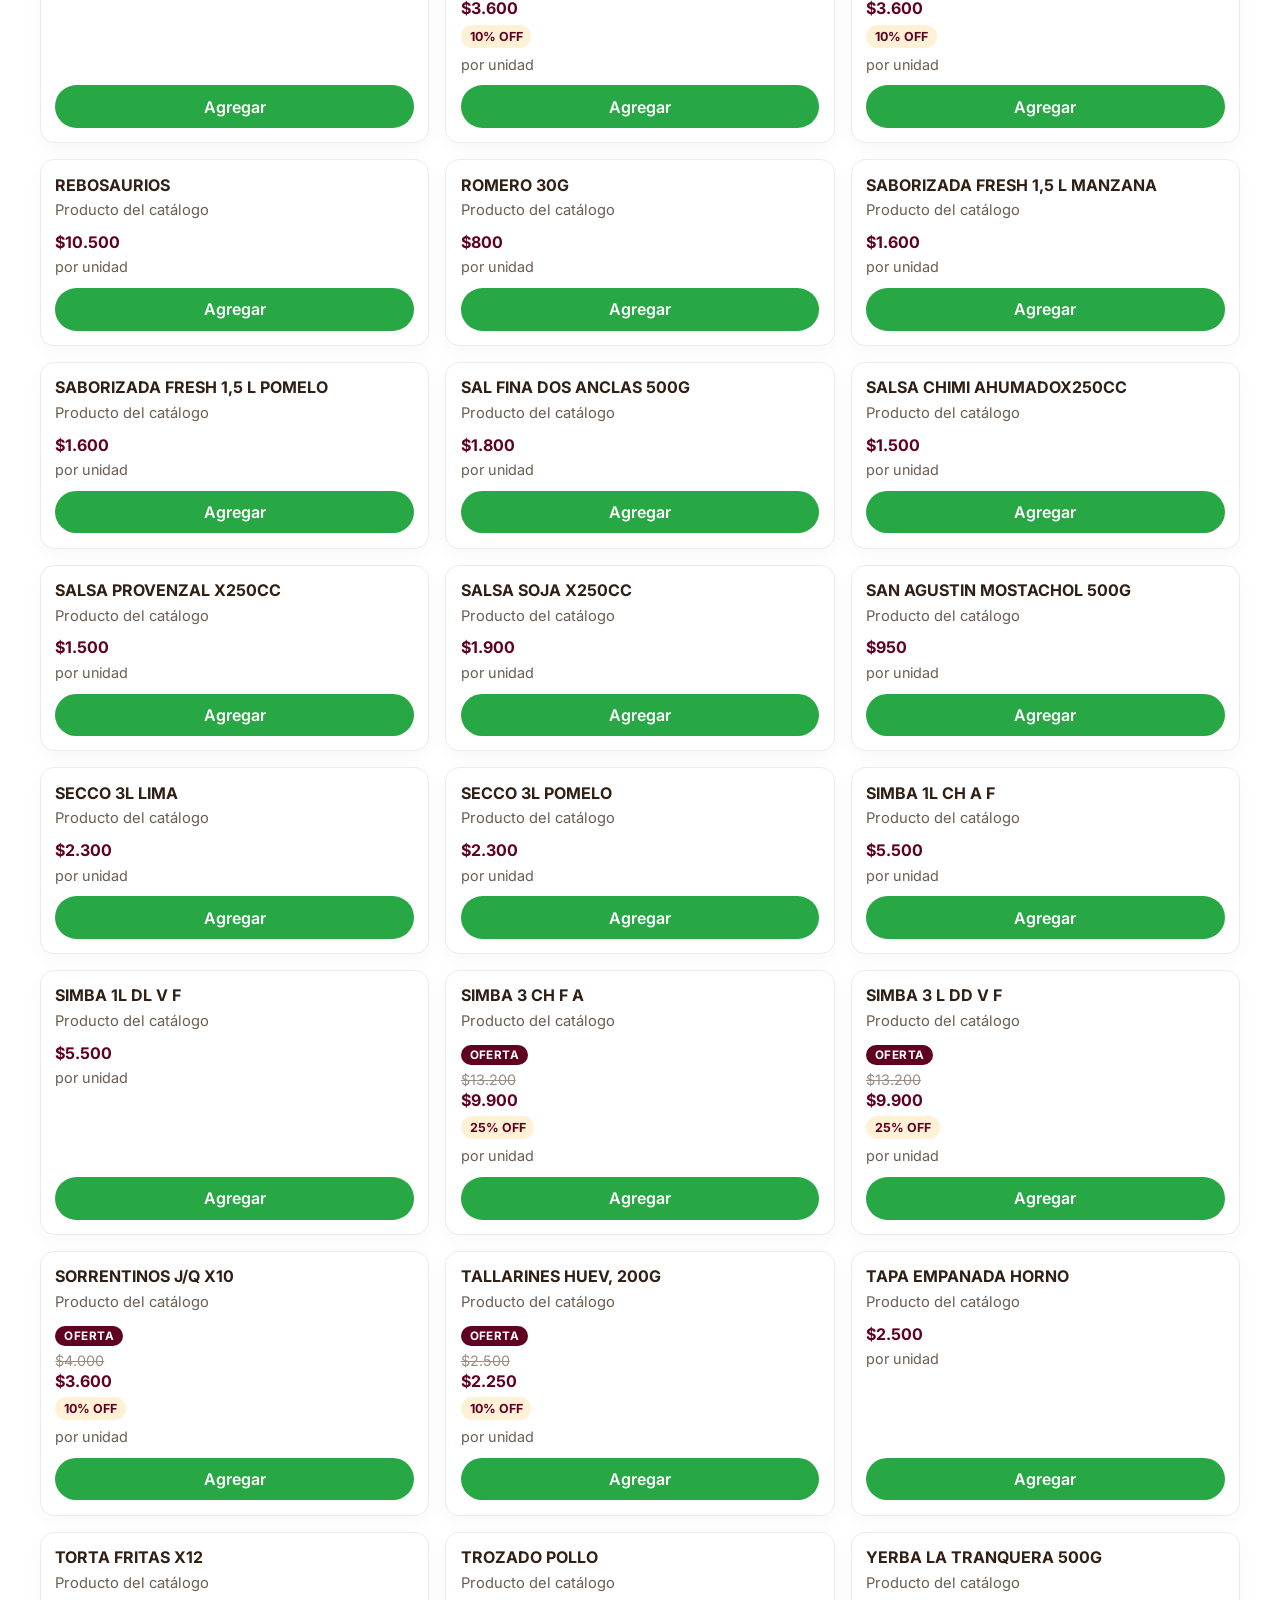
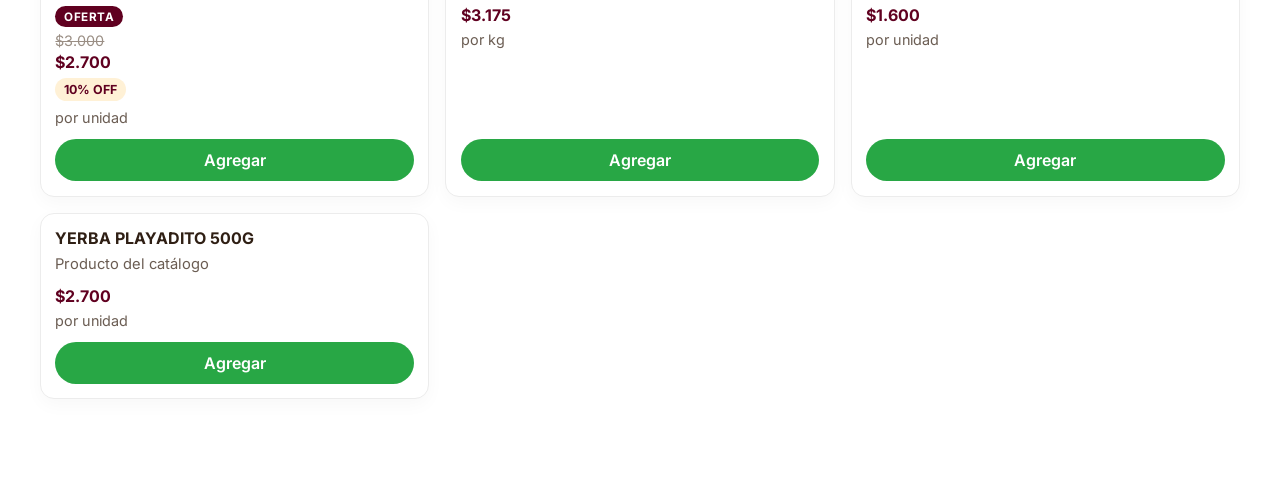
==== commit f8c357ff: "Nuevo script" ====
--- a/index.html
+++ b/index.html
@@ -80,7 +80,7 @@
       </div>
     </aside>
 
-    <script src="products-data.js"></script>
-    <script src="script.js"></script>
+    <script src="products-data.js?v=2026070501"></script>
+    <script src="script.js?v=2026070501"></script>
   </body>
 </html>
--- a/style.css
+++ b/style.css
@@ -179,10 +179,49 @@
   line-height: 1.4;
 }
 
+.product-price-block {
+  margin-bottom: 0.4rem;
+}
+
+.offer-pill {
+  display: inline-flex;
+  width: fit-content;
+  align-items: center;
+  margin-bottom: 0.35rem;
+  padding: 0.2rem 0.55rem;
+  border-radius: 999px;
+  background: var(--brand-red);
+  color: white;
+  font-size: 0.73rem;
+  font-weight: 700;
+  text-transform: uppercase;
+  letter-spacing: 0.04em;
+}
+
 .product-price {
   font-weight: 700;
   color: var(--brand-red);
-  margin-bottom: 0.2rem;
+  margin-bottom: 0.1rem;
+}
+
+.product-old-price {
+  color: #9a8e84;
+  text-decoration: line-through;
+  font-size: 0.9rem;
+  margin-bottom: 0.15rem;
+}
+
+.product-promo-badge {
+  display: inline-flex;
+  width: fit-content;
+  align-items: center;
+  margin-bottom: 0.5rem;
+  padding: 0.25rem 0.55rem;
+  border-radius: 999px;
+  background: #fff1d6;
+  color: var(--brand-red);
+  font-size: 0.78rem;
+  font-weight: 700;
 }
 
 .product-unit {
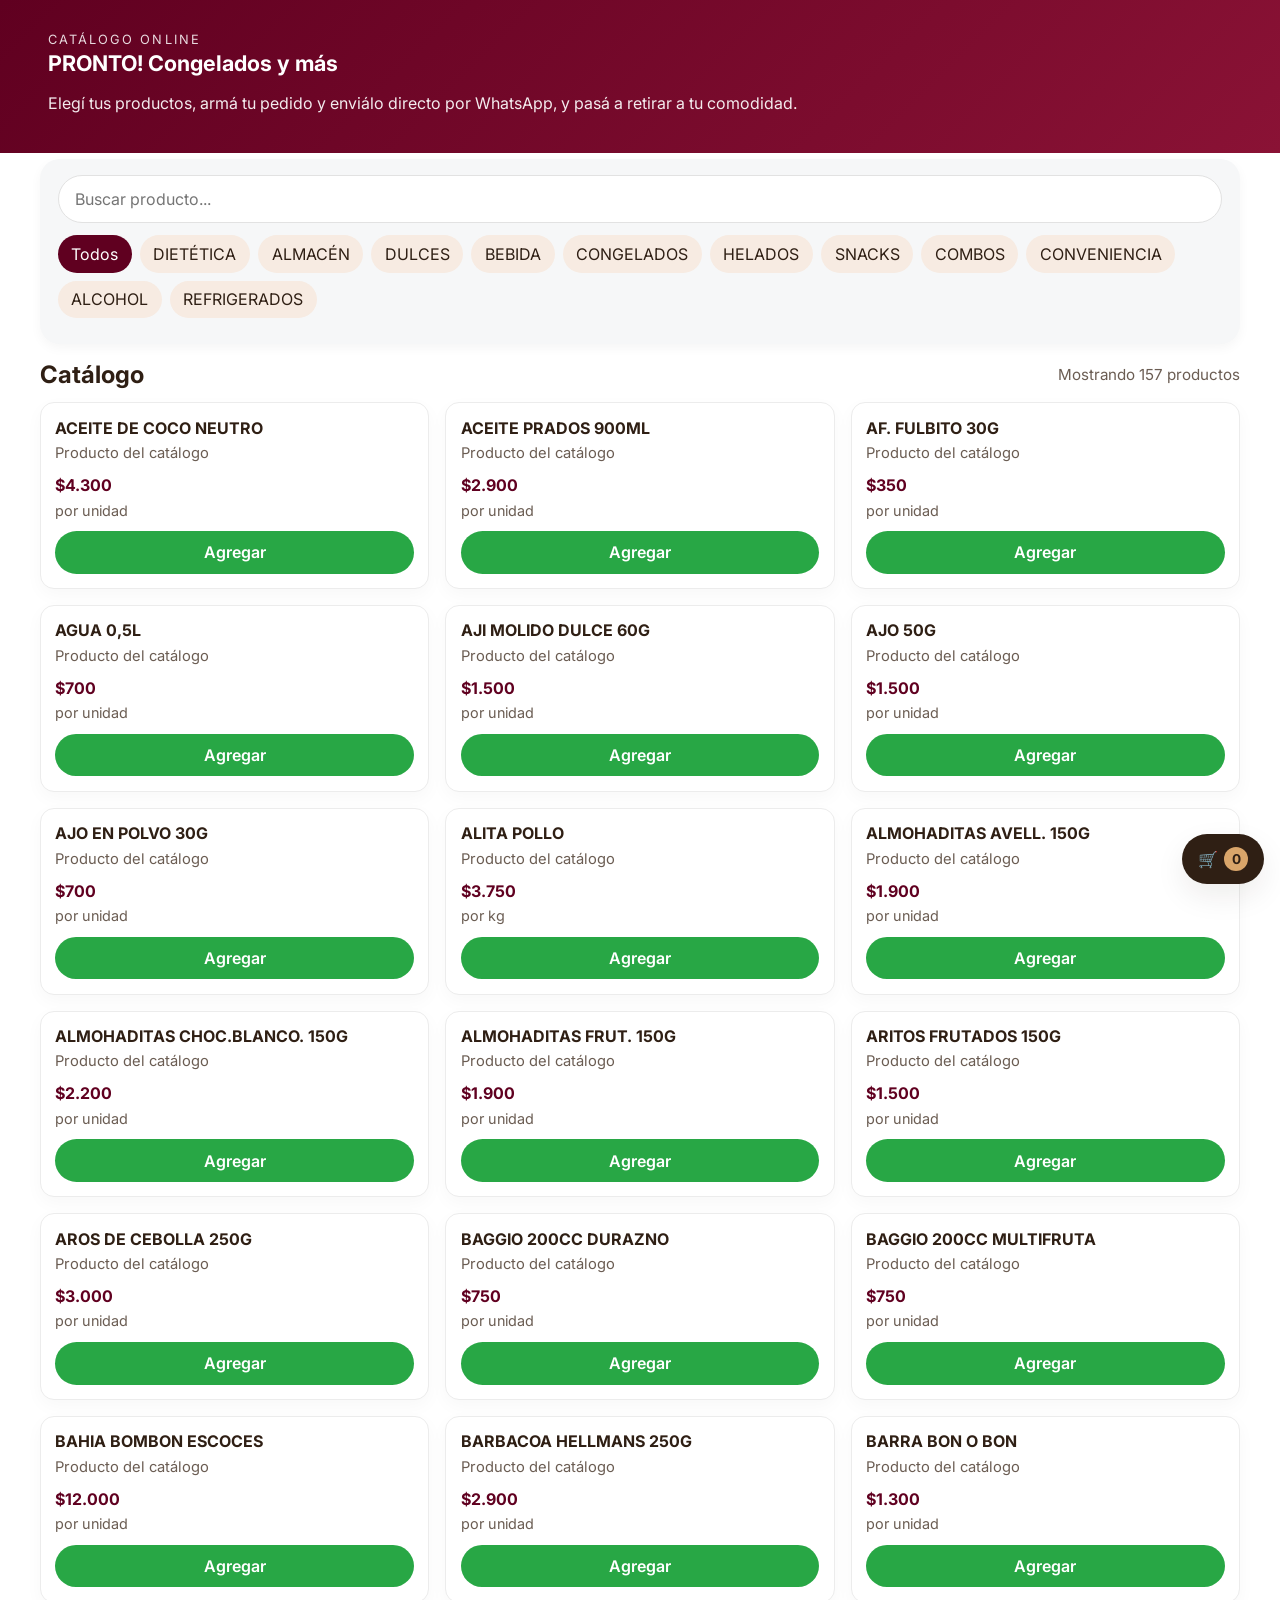
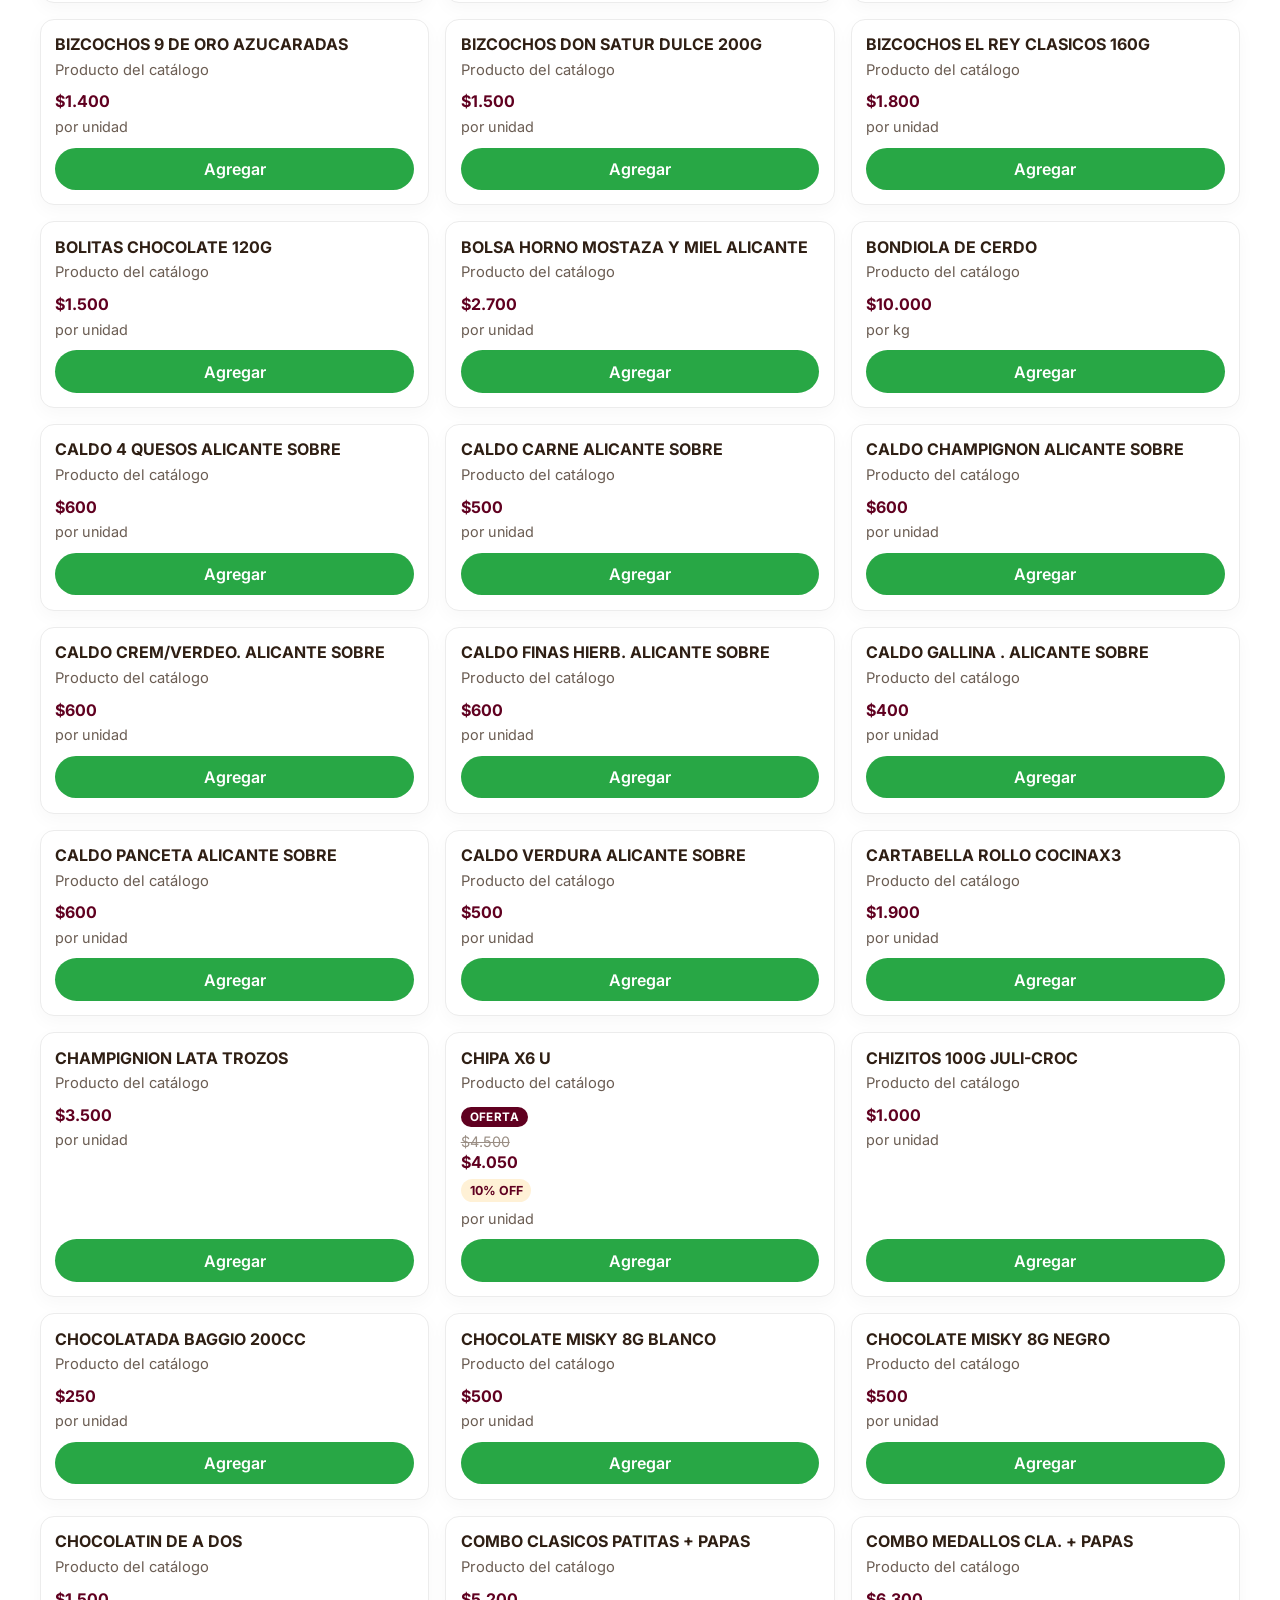
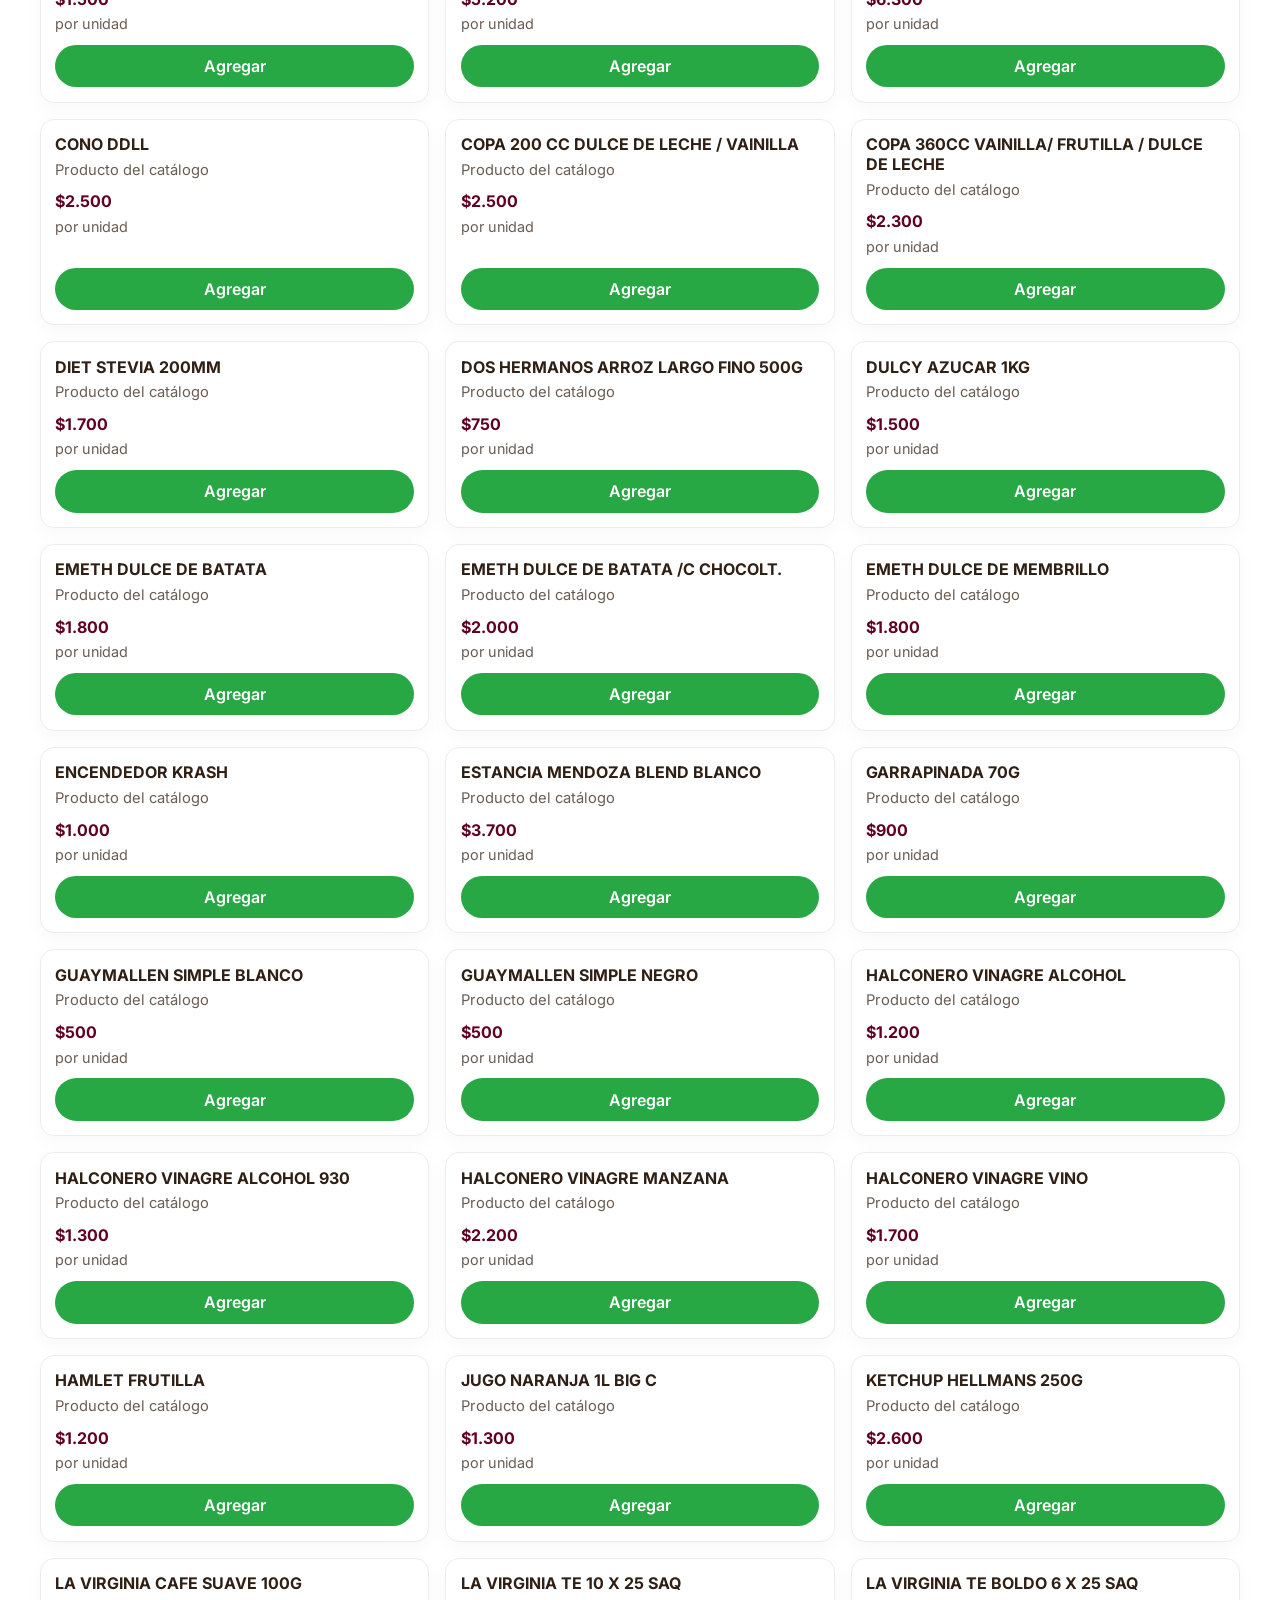
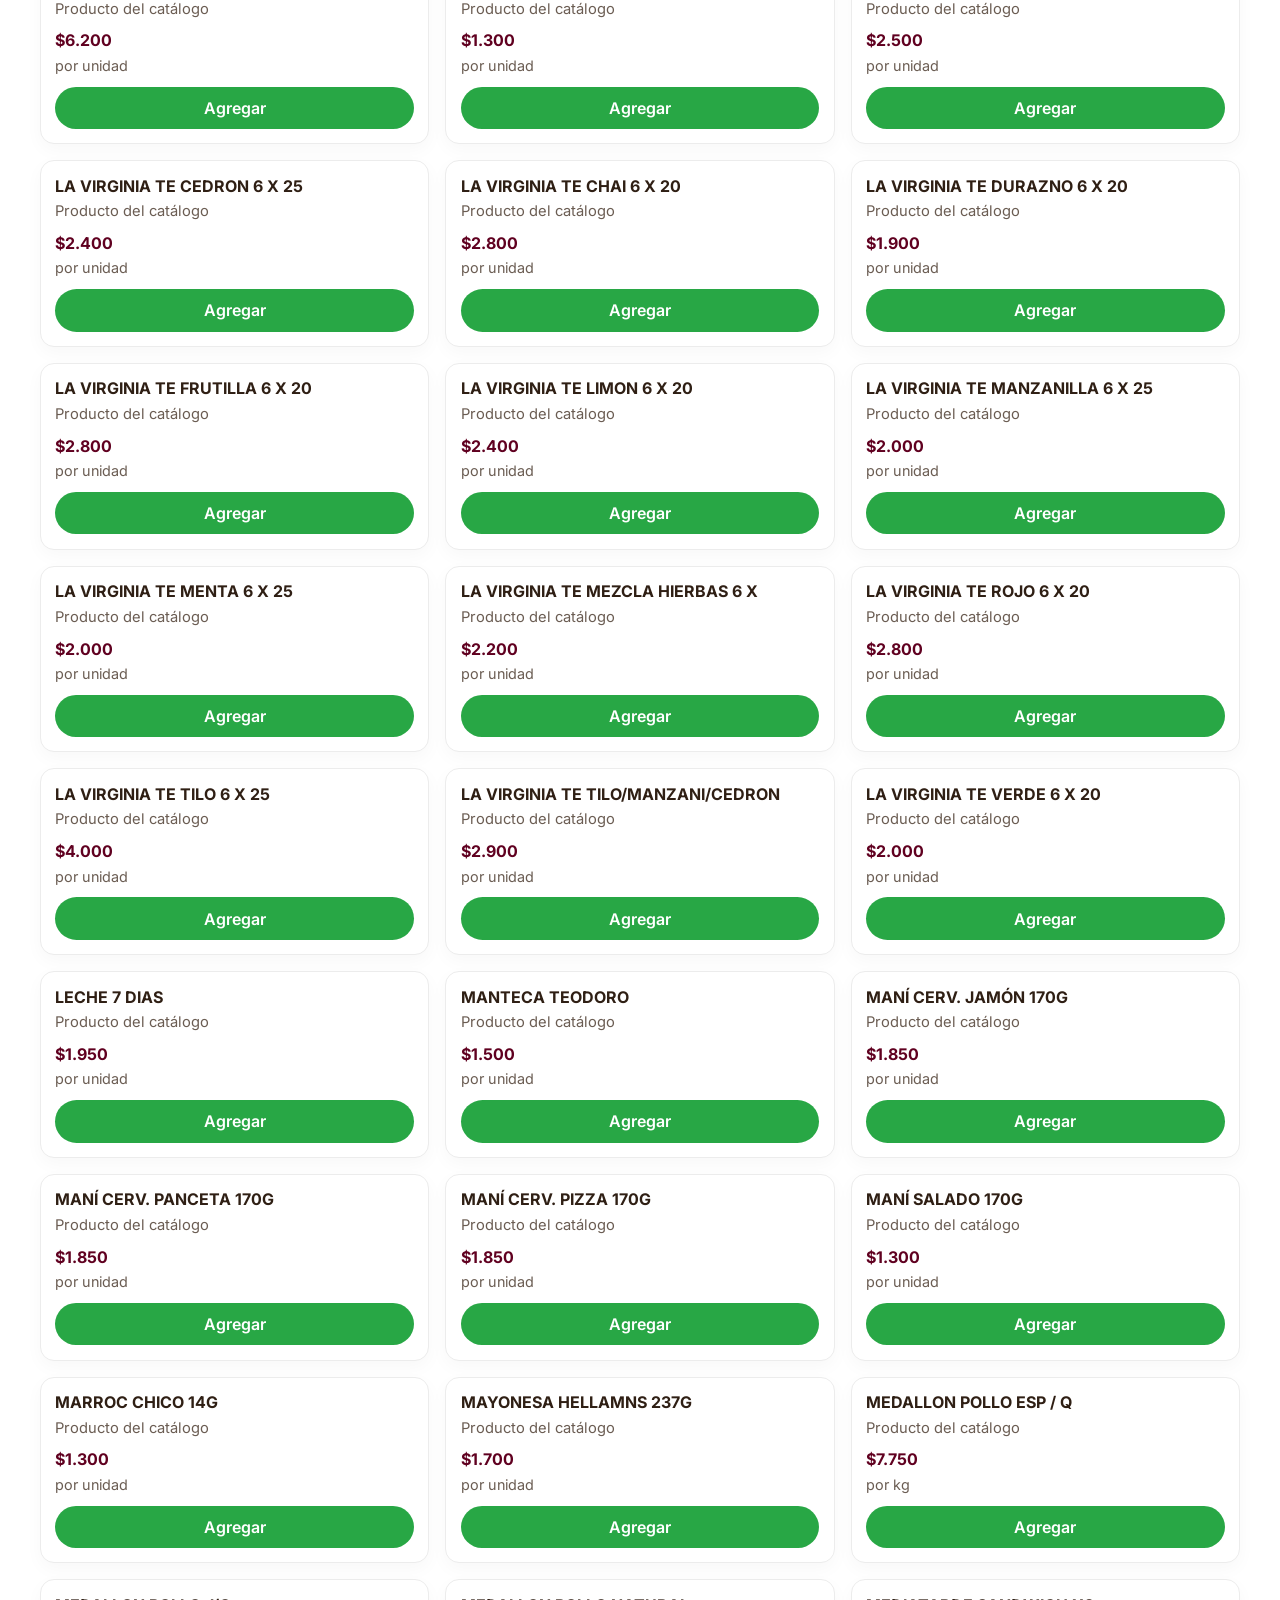
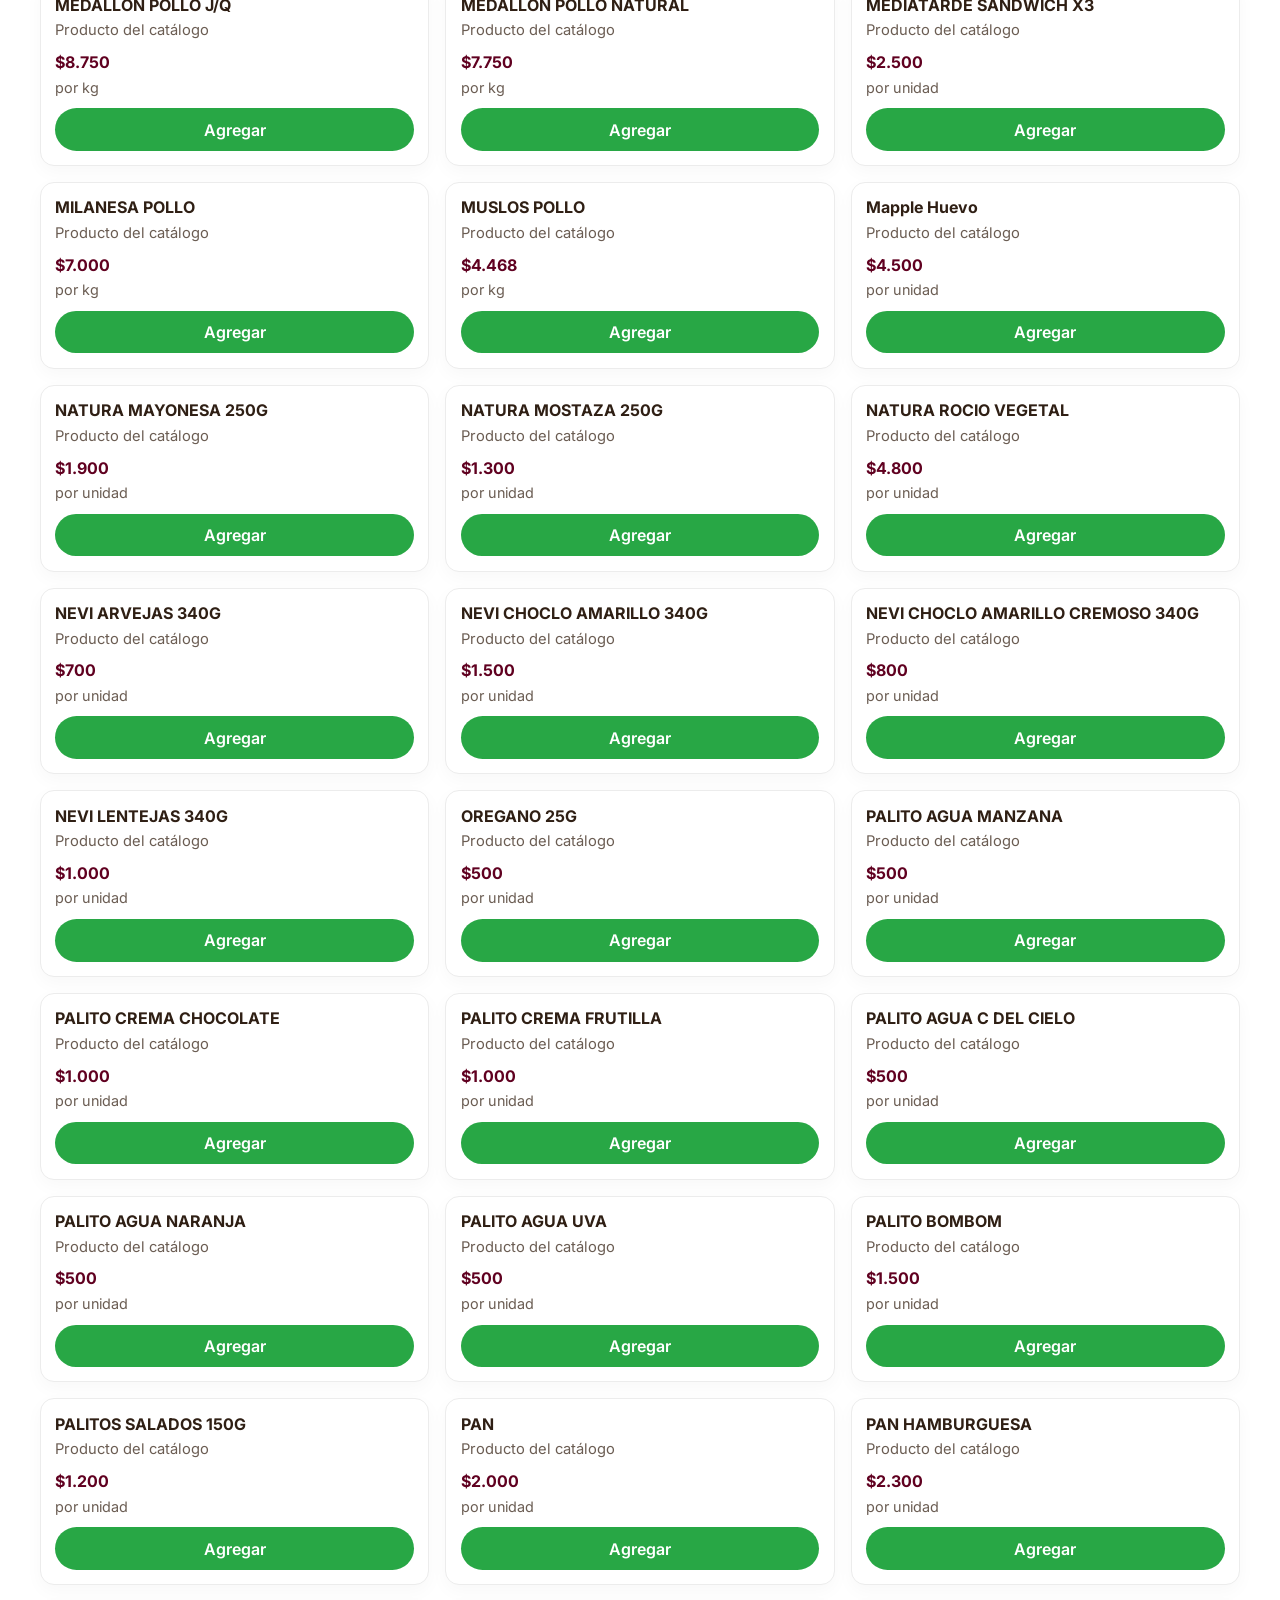
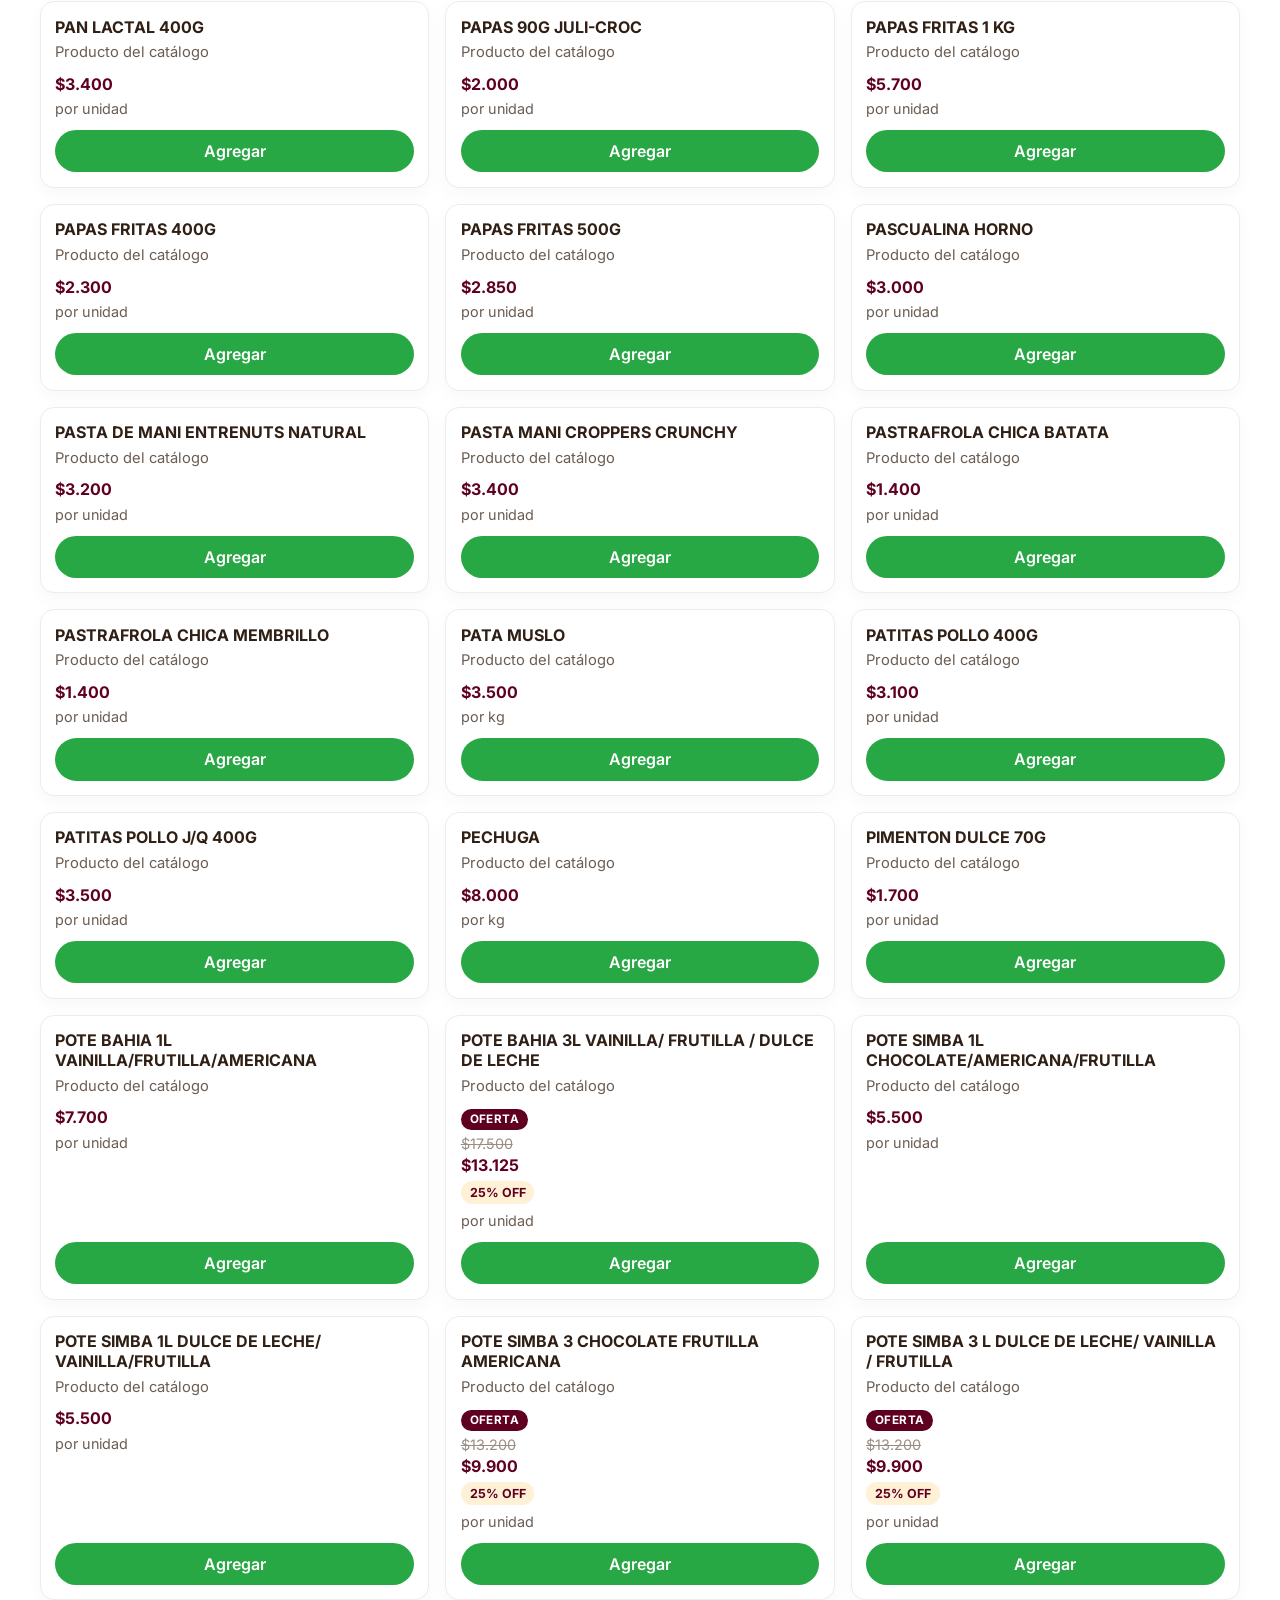
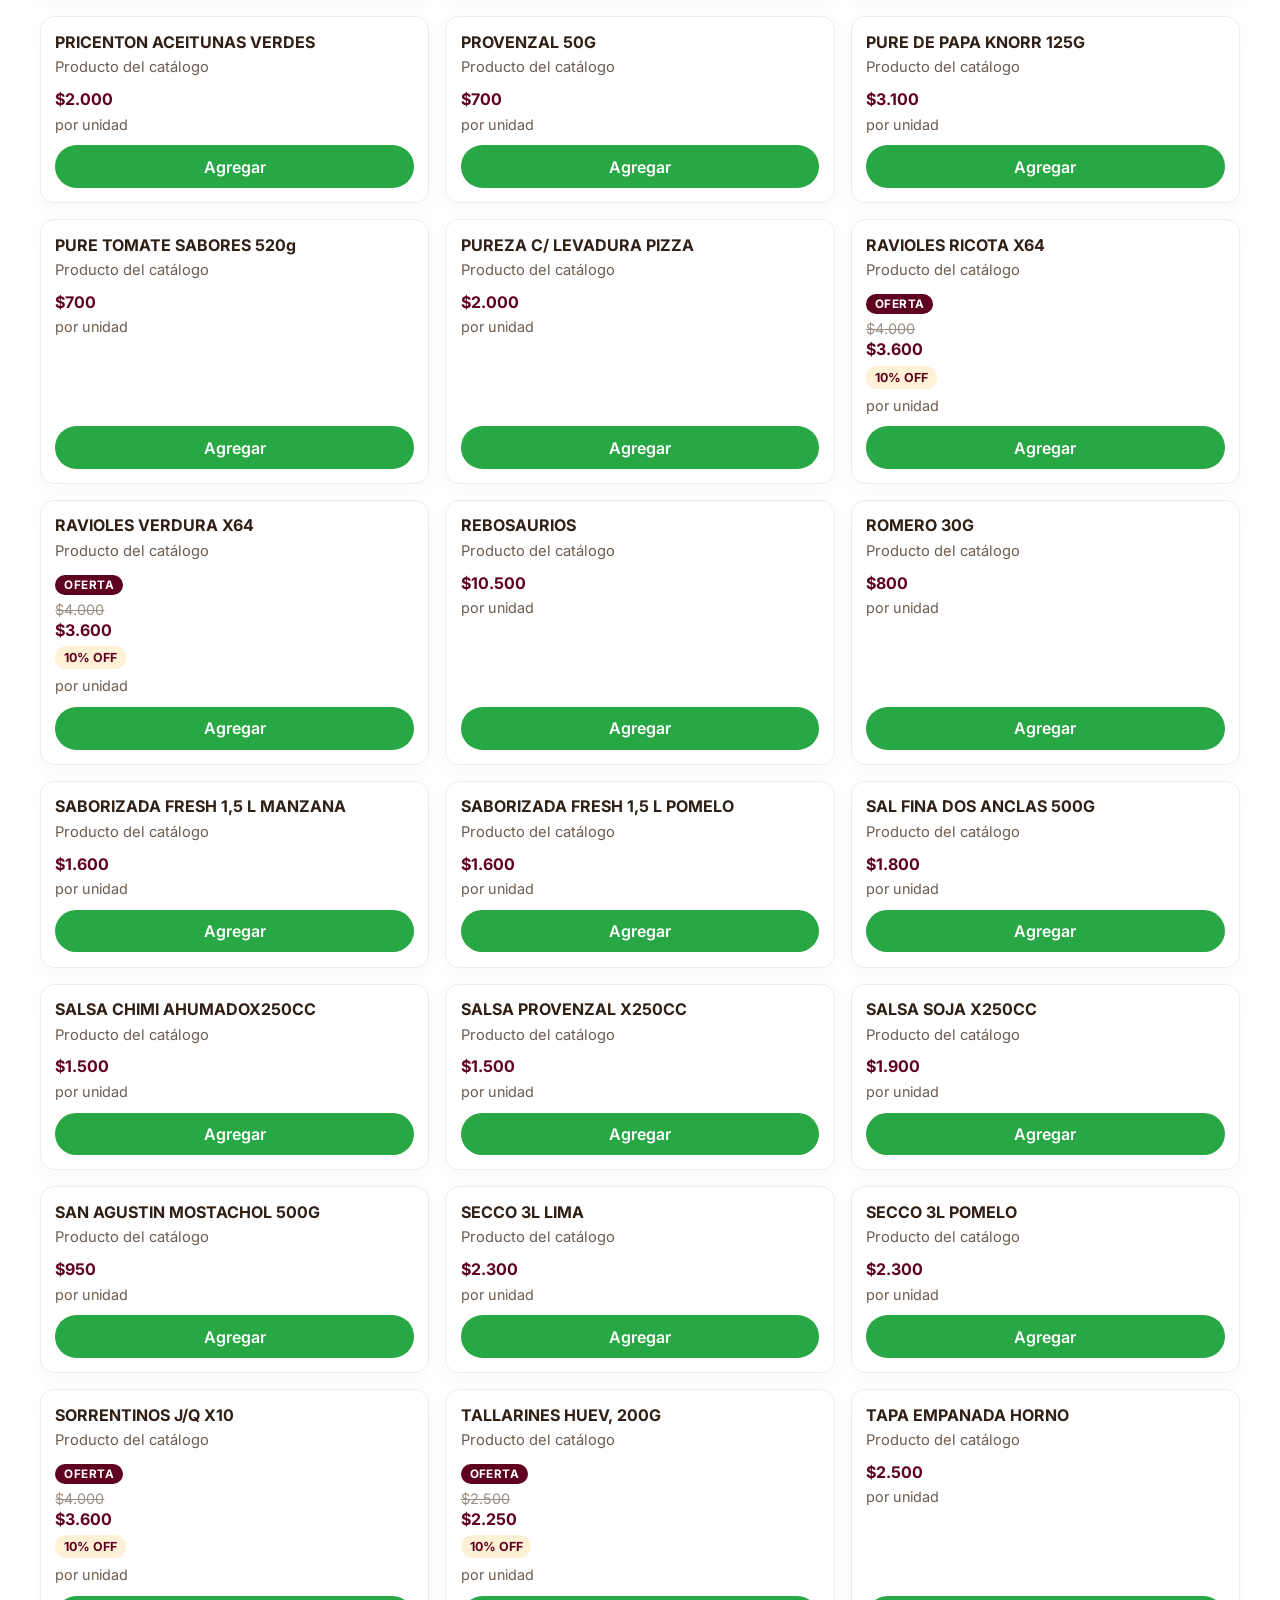
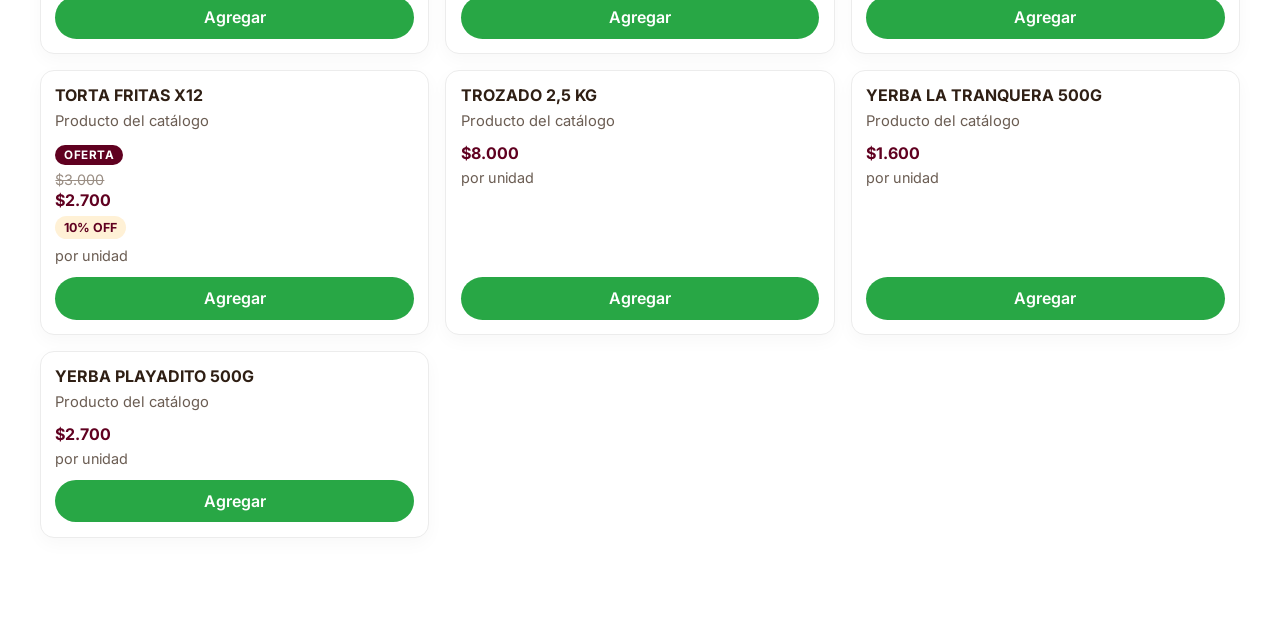
==== commit 97c53b74: "Standard para nuevos precios" ====
--- a/index.html
+++ b/index.html
@@ -80,7 +80,6 @@
       </div>
     </aside>
 
-    <script src="products-data.js?v=2026070501"></script>
     <script src="script.js?v=2026070501"></script>
   </body>
 </html>
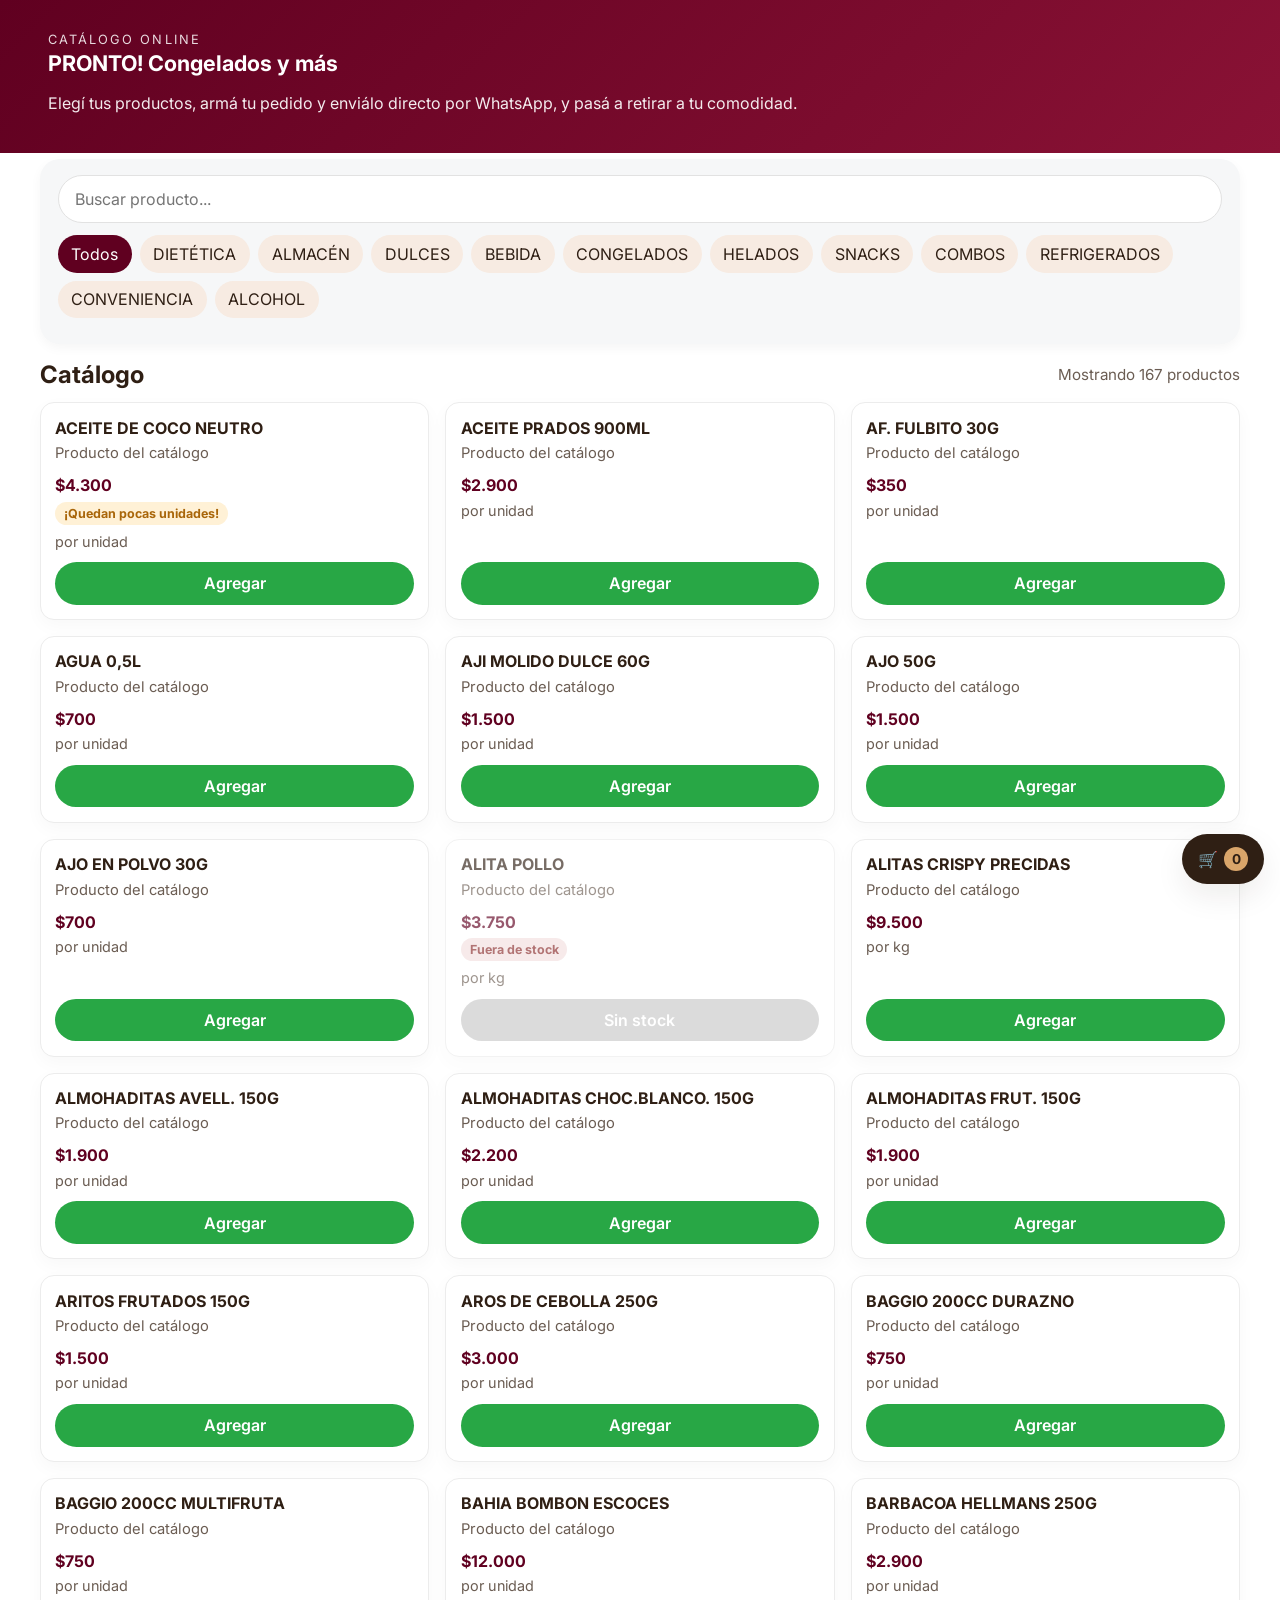
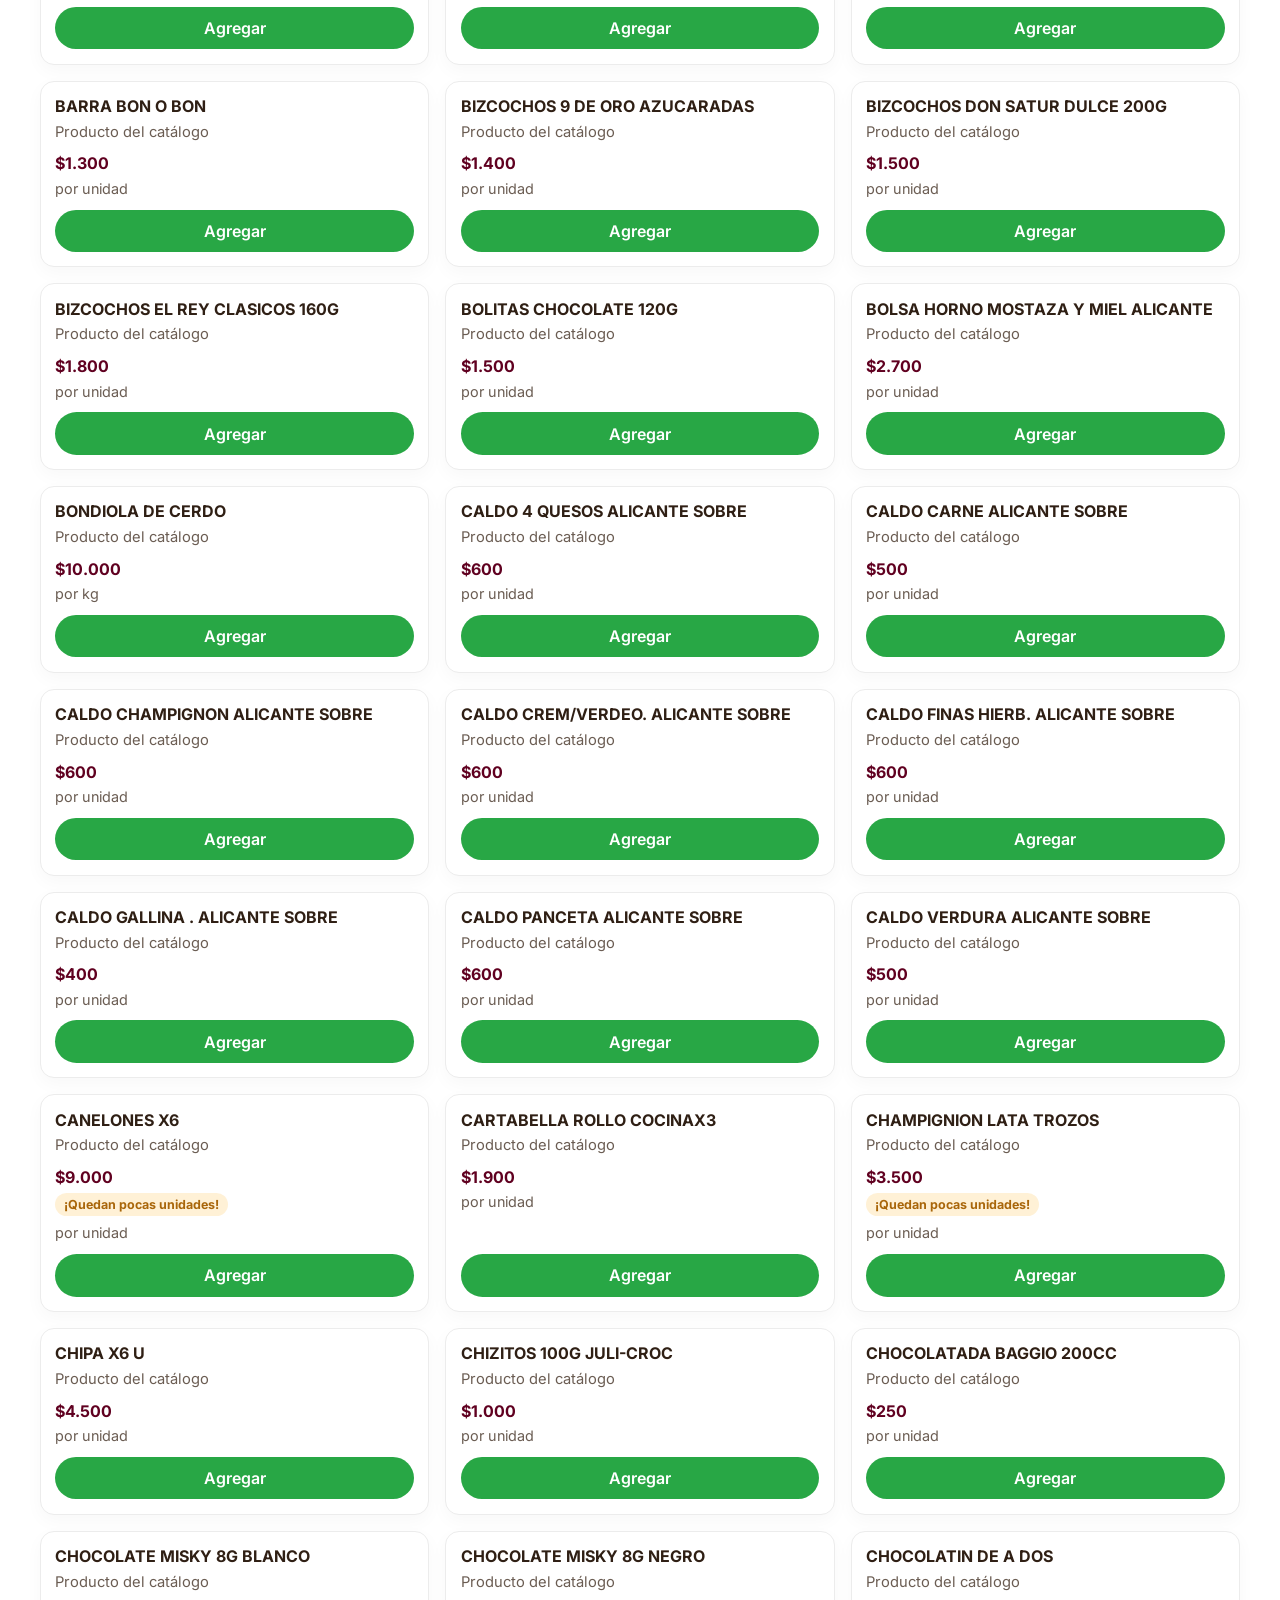
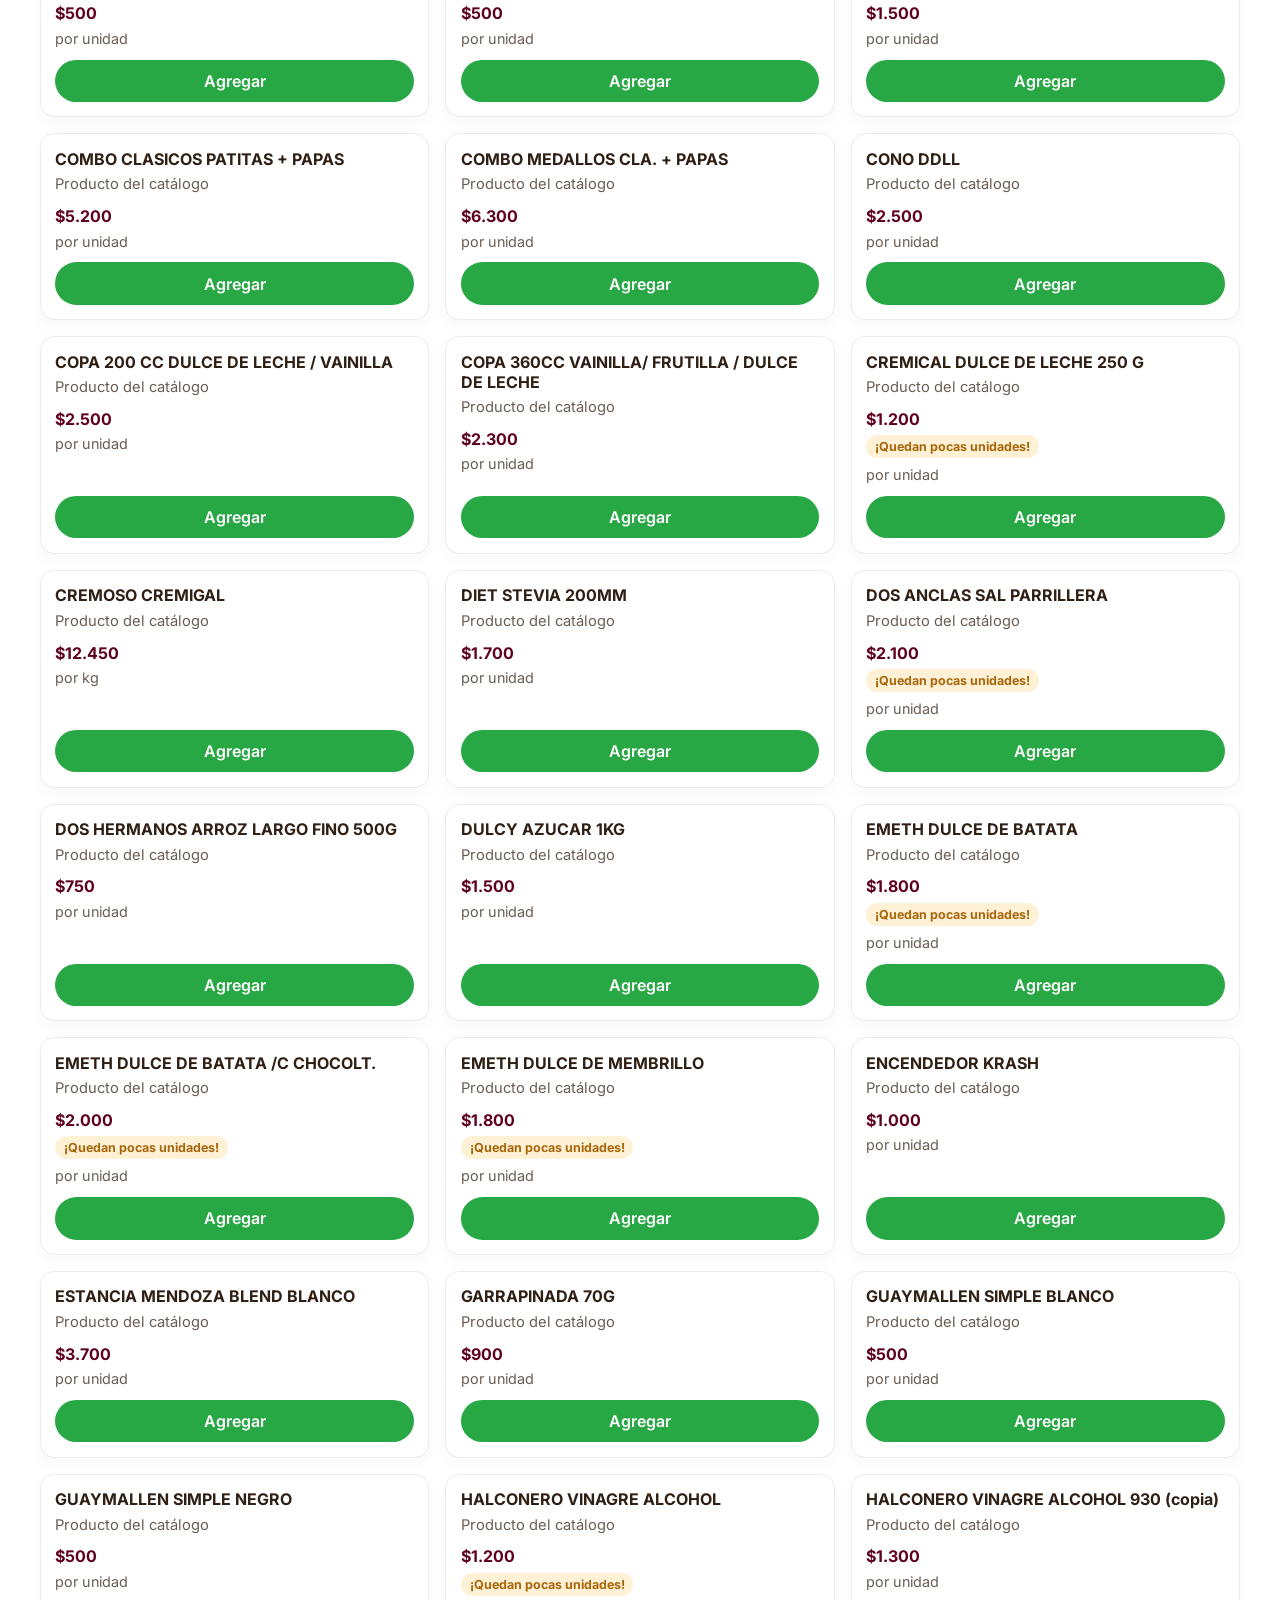
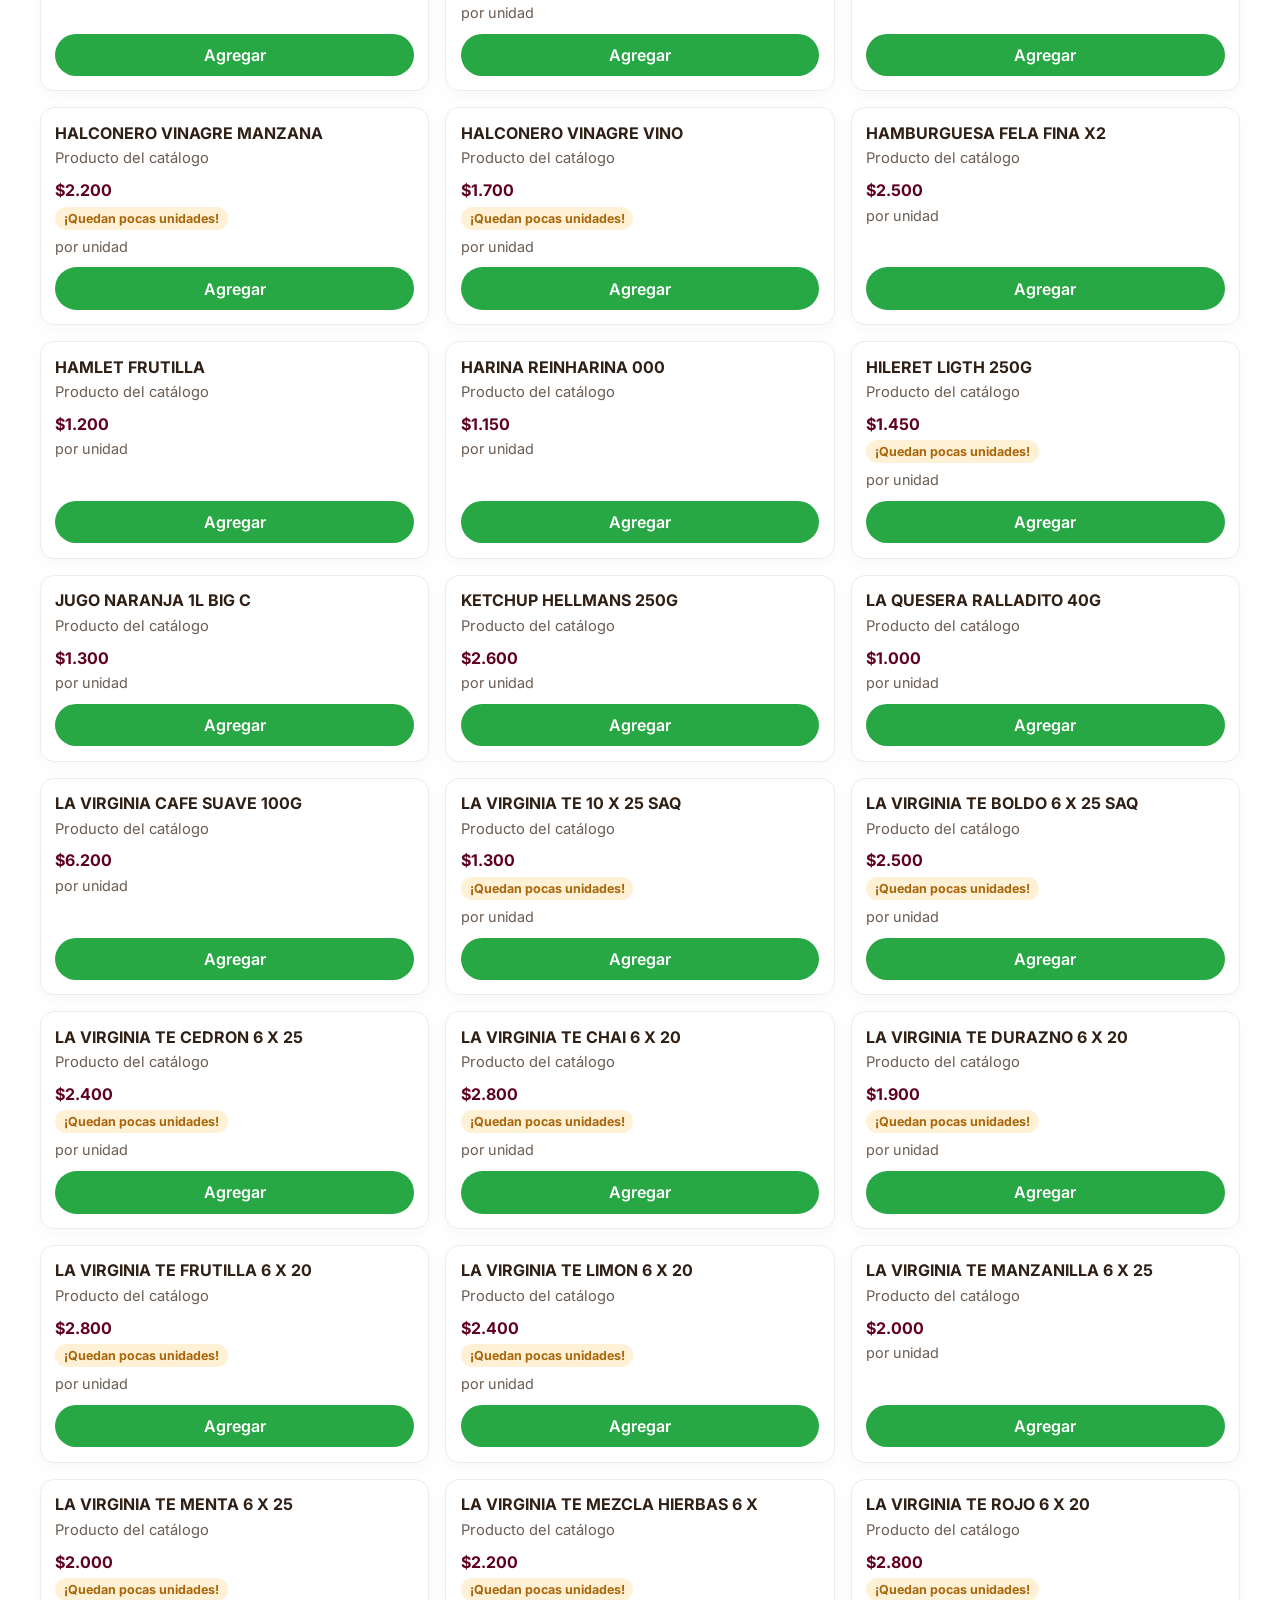
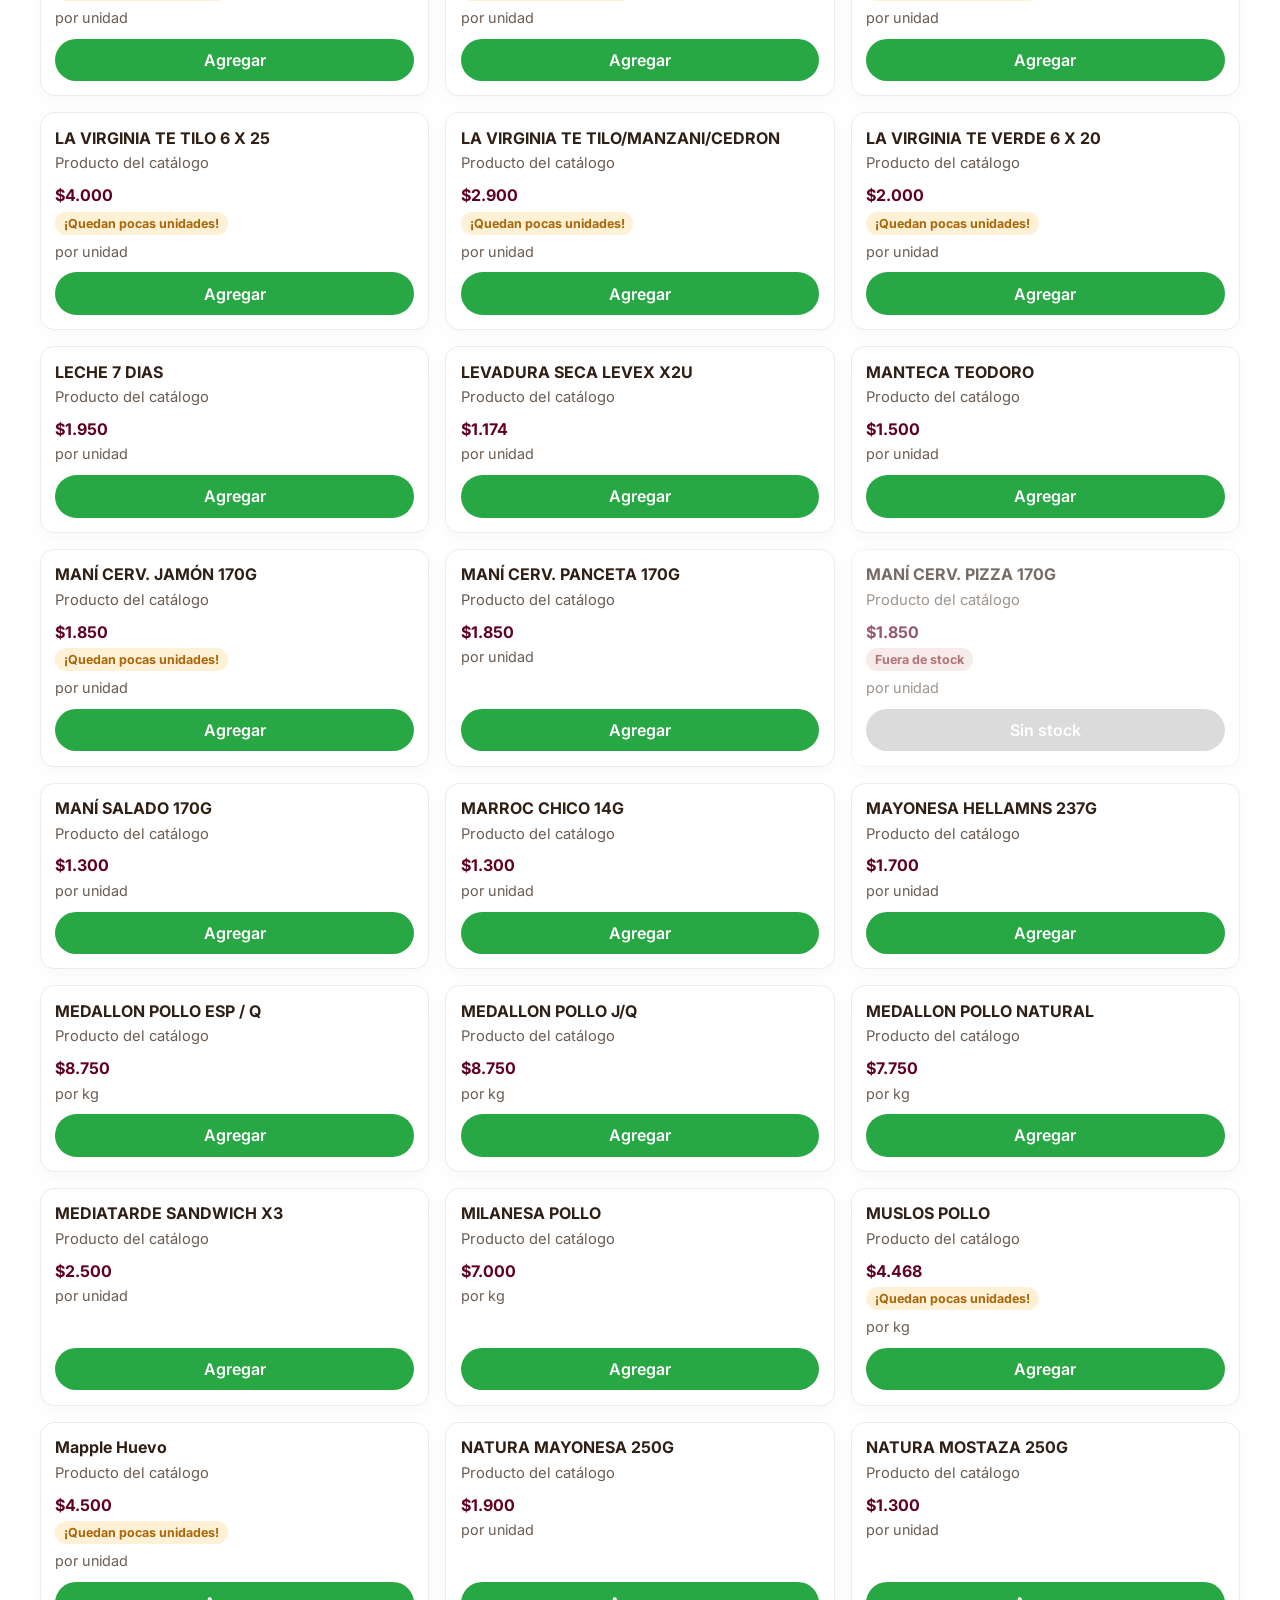
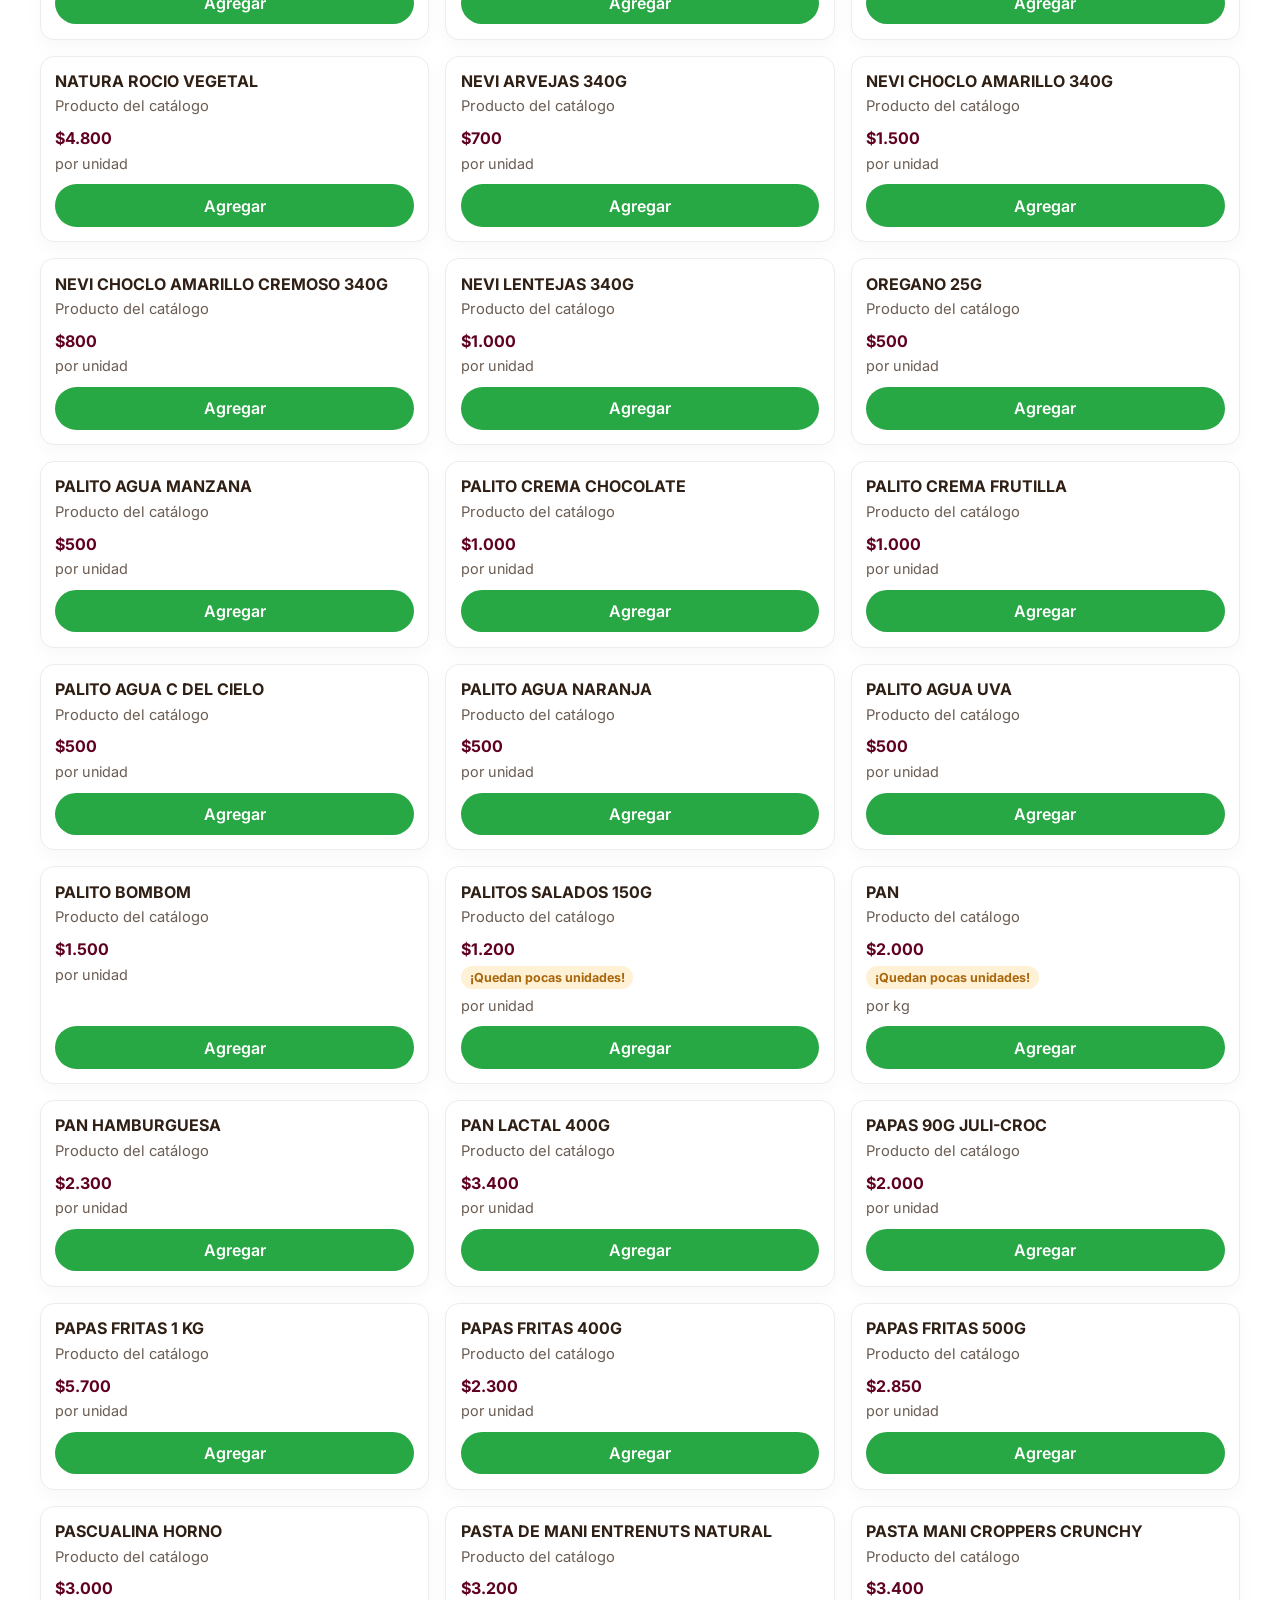
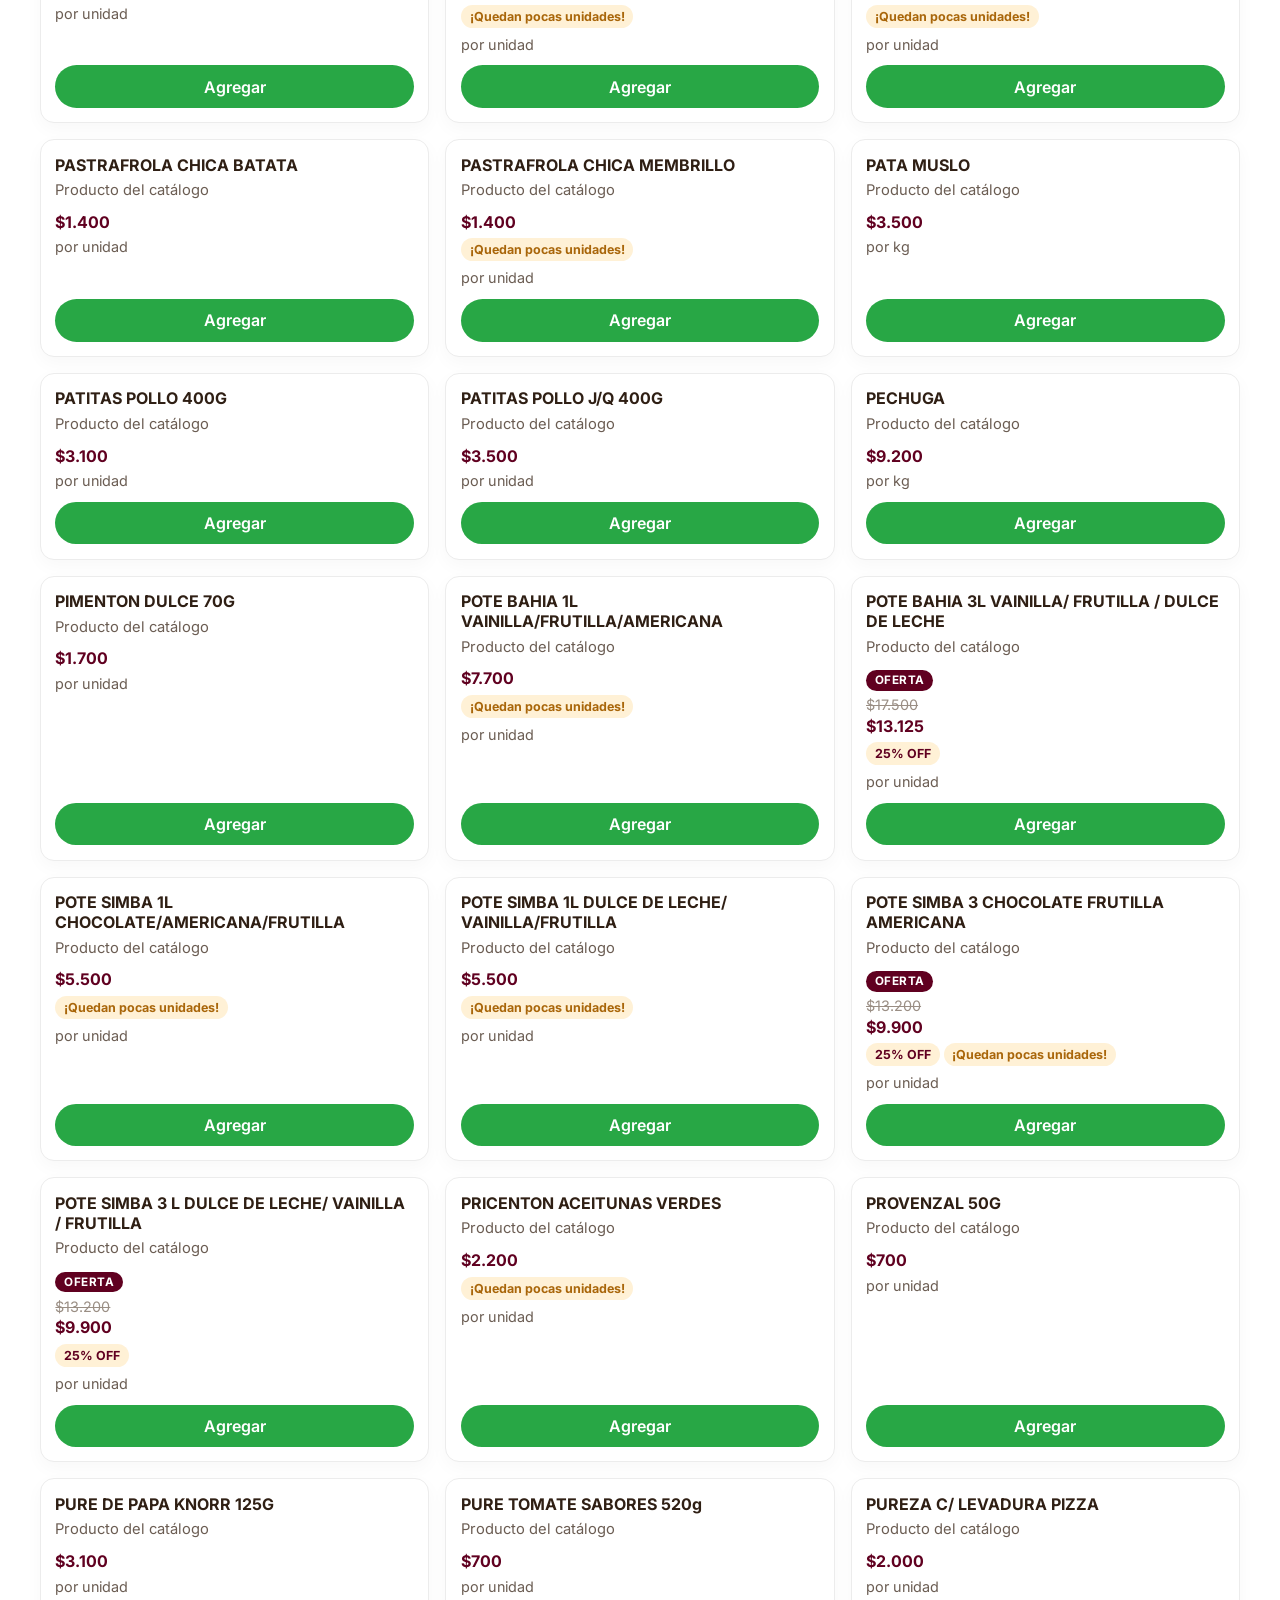
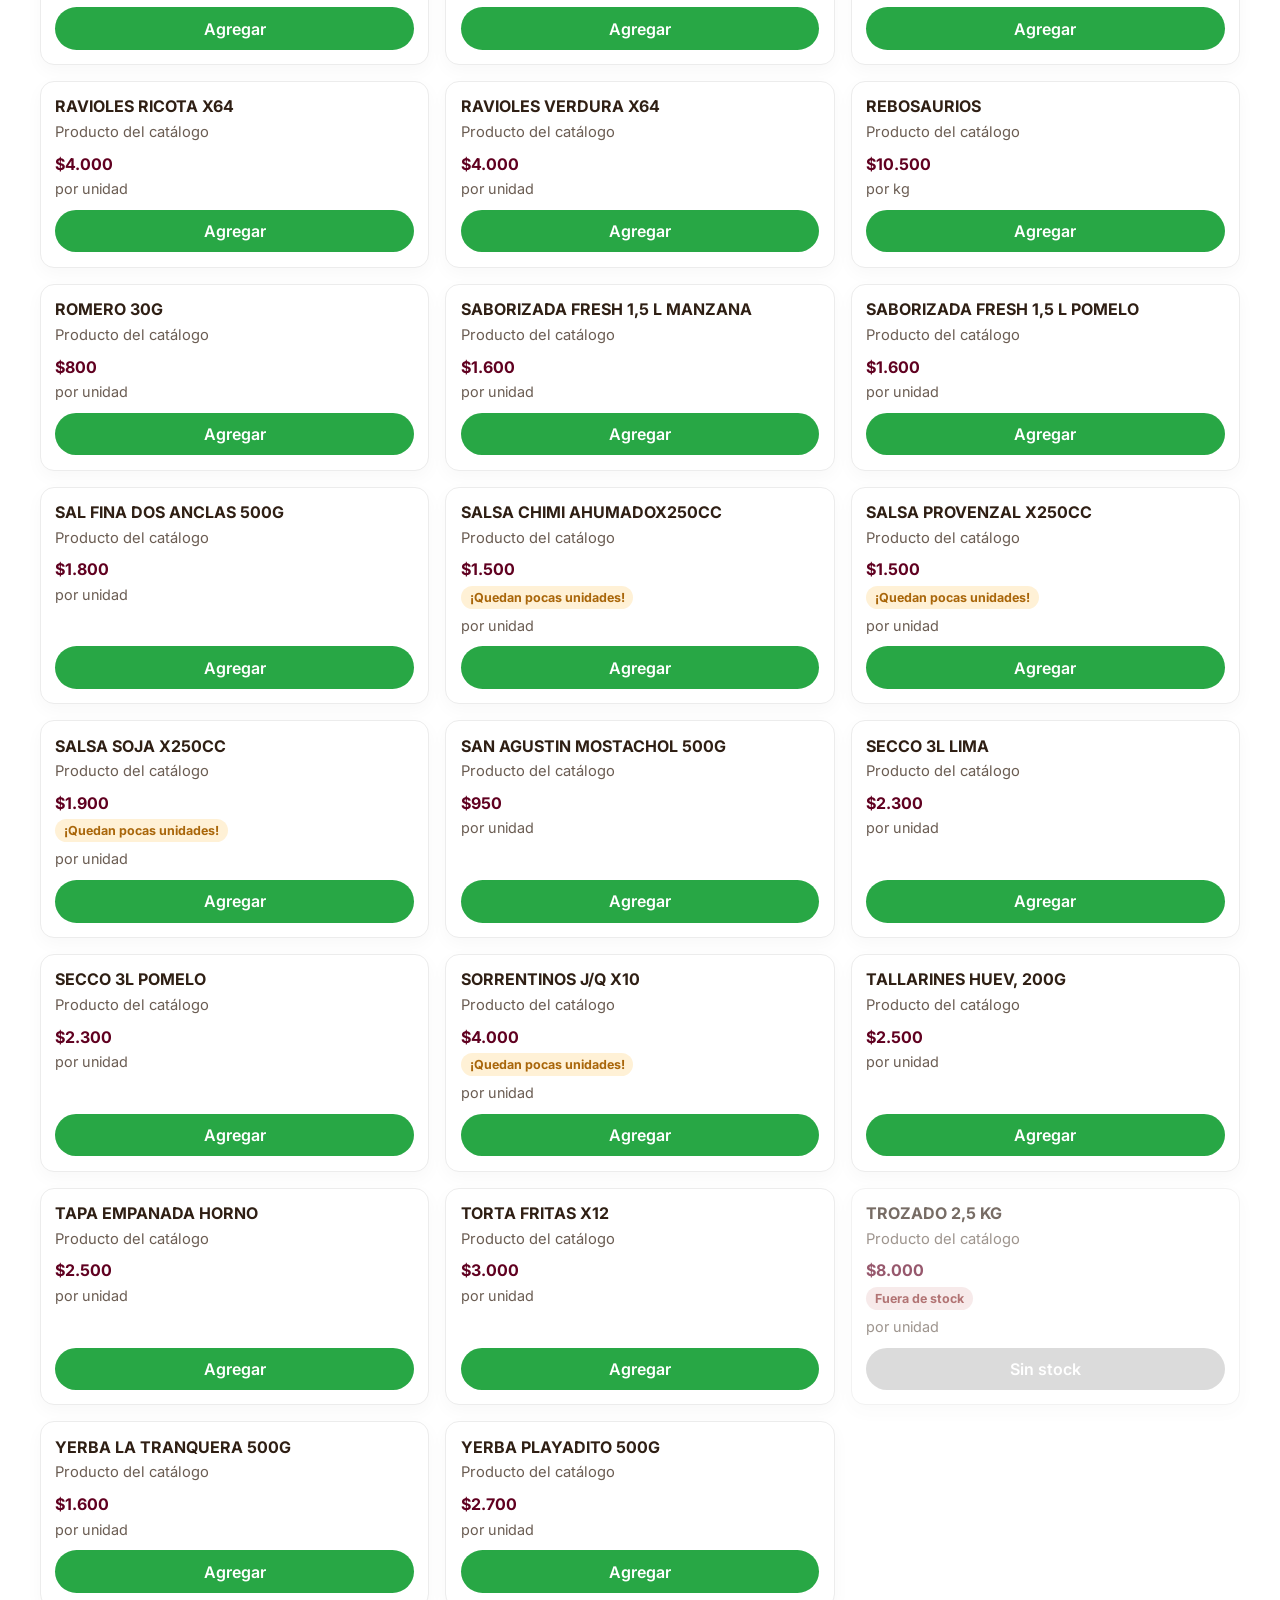
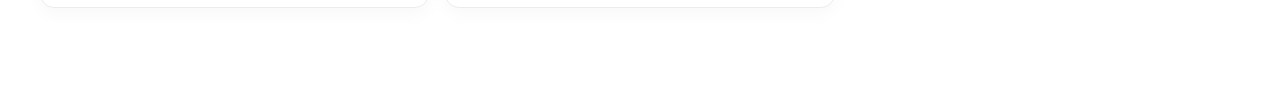
==== commit 55b33eba: "Gestor promos" ====
--- a/index.html
+++ b/index.html
@@ -80,6 +80,6 @@
       </div>
     </aside>
 
-    <script src="script.js?v=2026070501"></script>
+    <script src="script.js?v=2026070601"></script>
   </body>
 </html>
--- a/style.css
+++ b/style.css
@@ -228,6 +228,40 @@
   color: var(--brand-muted);
   font-size: 0.9rem;
   margin-bottom: 0.8rem;
+}
+
+.stock-badge {
+  display: inline-flex;
+  width: fit-content;
+  align-items: center;
+  margin-bottom: 0.5rem;
+  padding: 0.25rem 0.55rem;
+  border-radius: 999px;
+  font-size: 0.78rem;
+  font-weight: 700;
+}
+
+.stock-badge--low {
+  background: #fff1d6;
+  color: #a9660a;
+}
+
+.stock-badge--out {
+  background: #f3e0e0;
+  color: #8a2b2b;
+}
+
+.product-card.out-of-stock {
+  opacity: 0.65;
+}
+
+.add-btn:disabled {
+  background: #c9c9c9;
+  cursor: not-allowed;
+}
+
+.add-btn:disabled:hover {
+  background: #c9c9c9;
 }
 
 .add-btn,
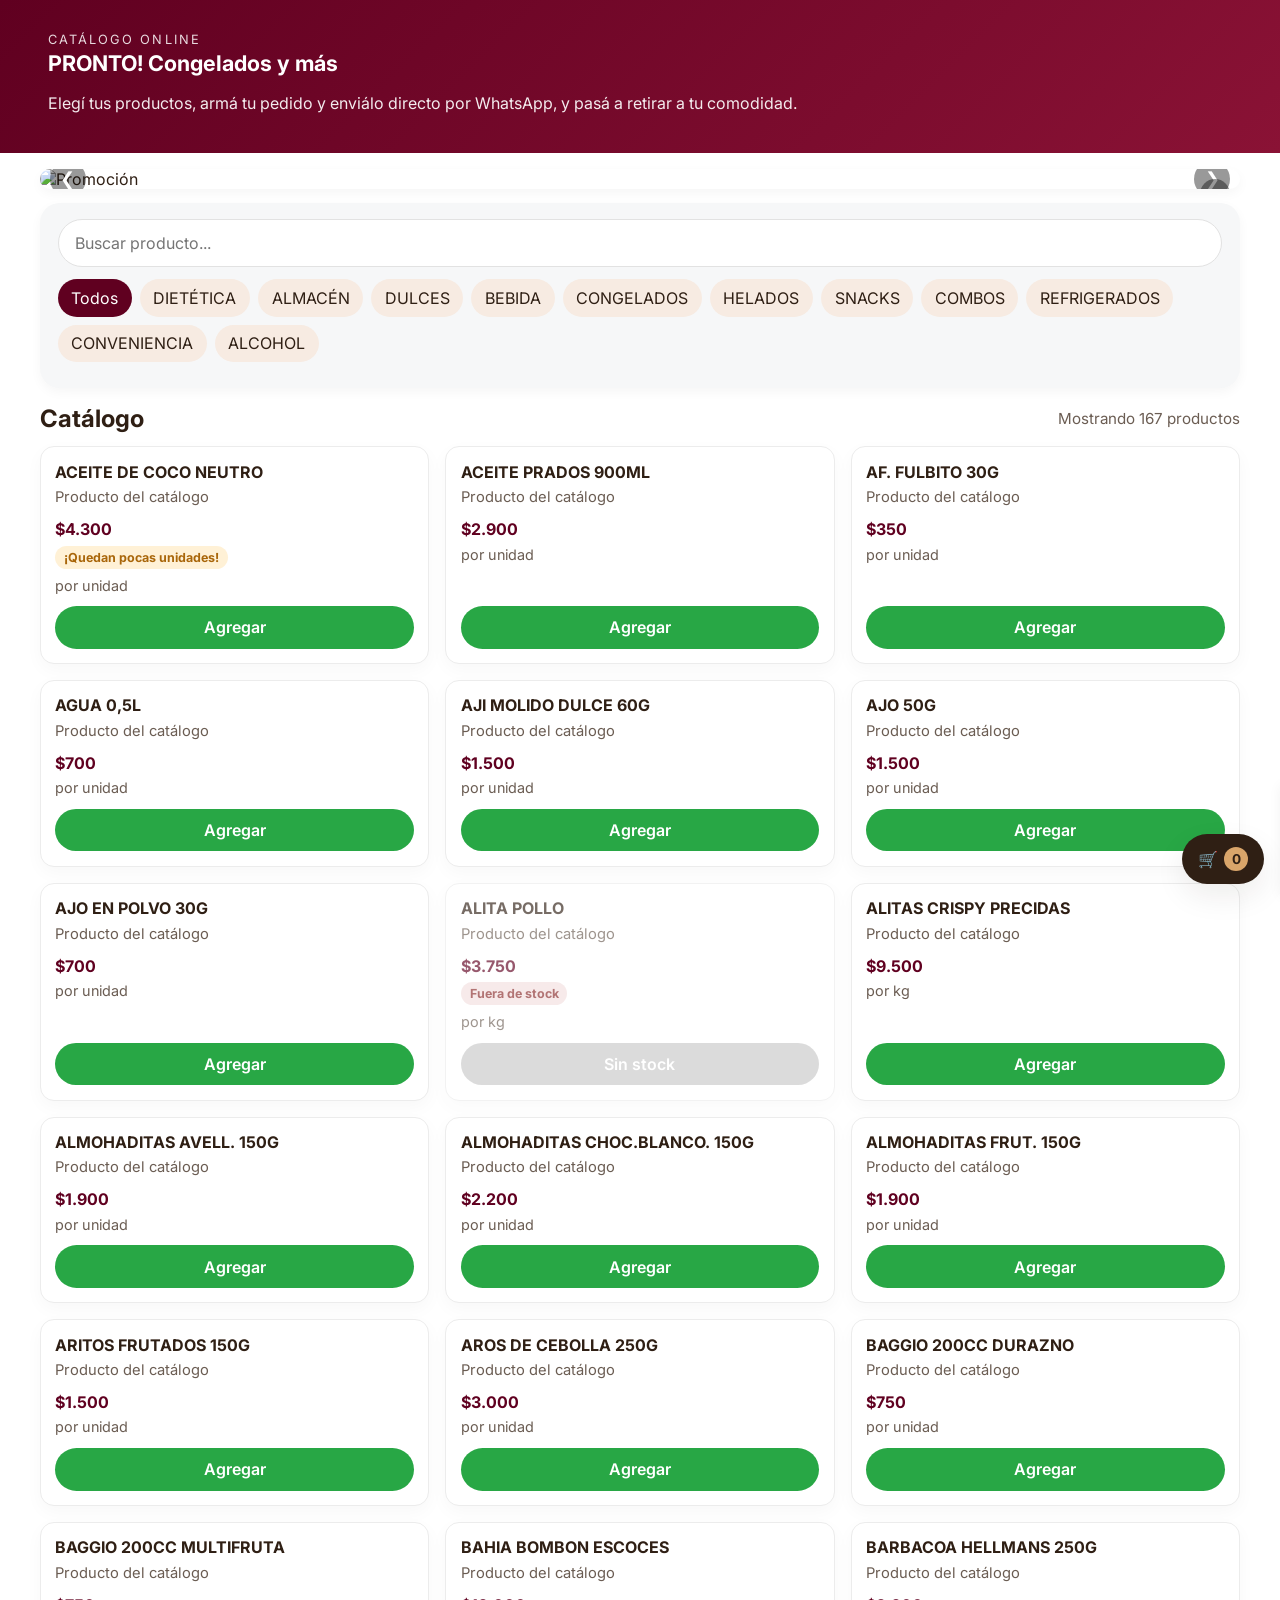
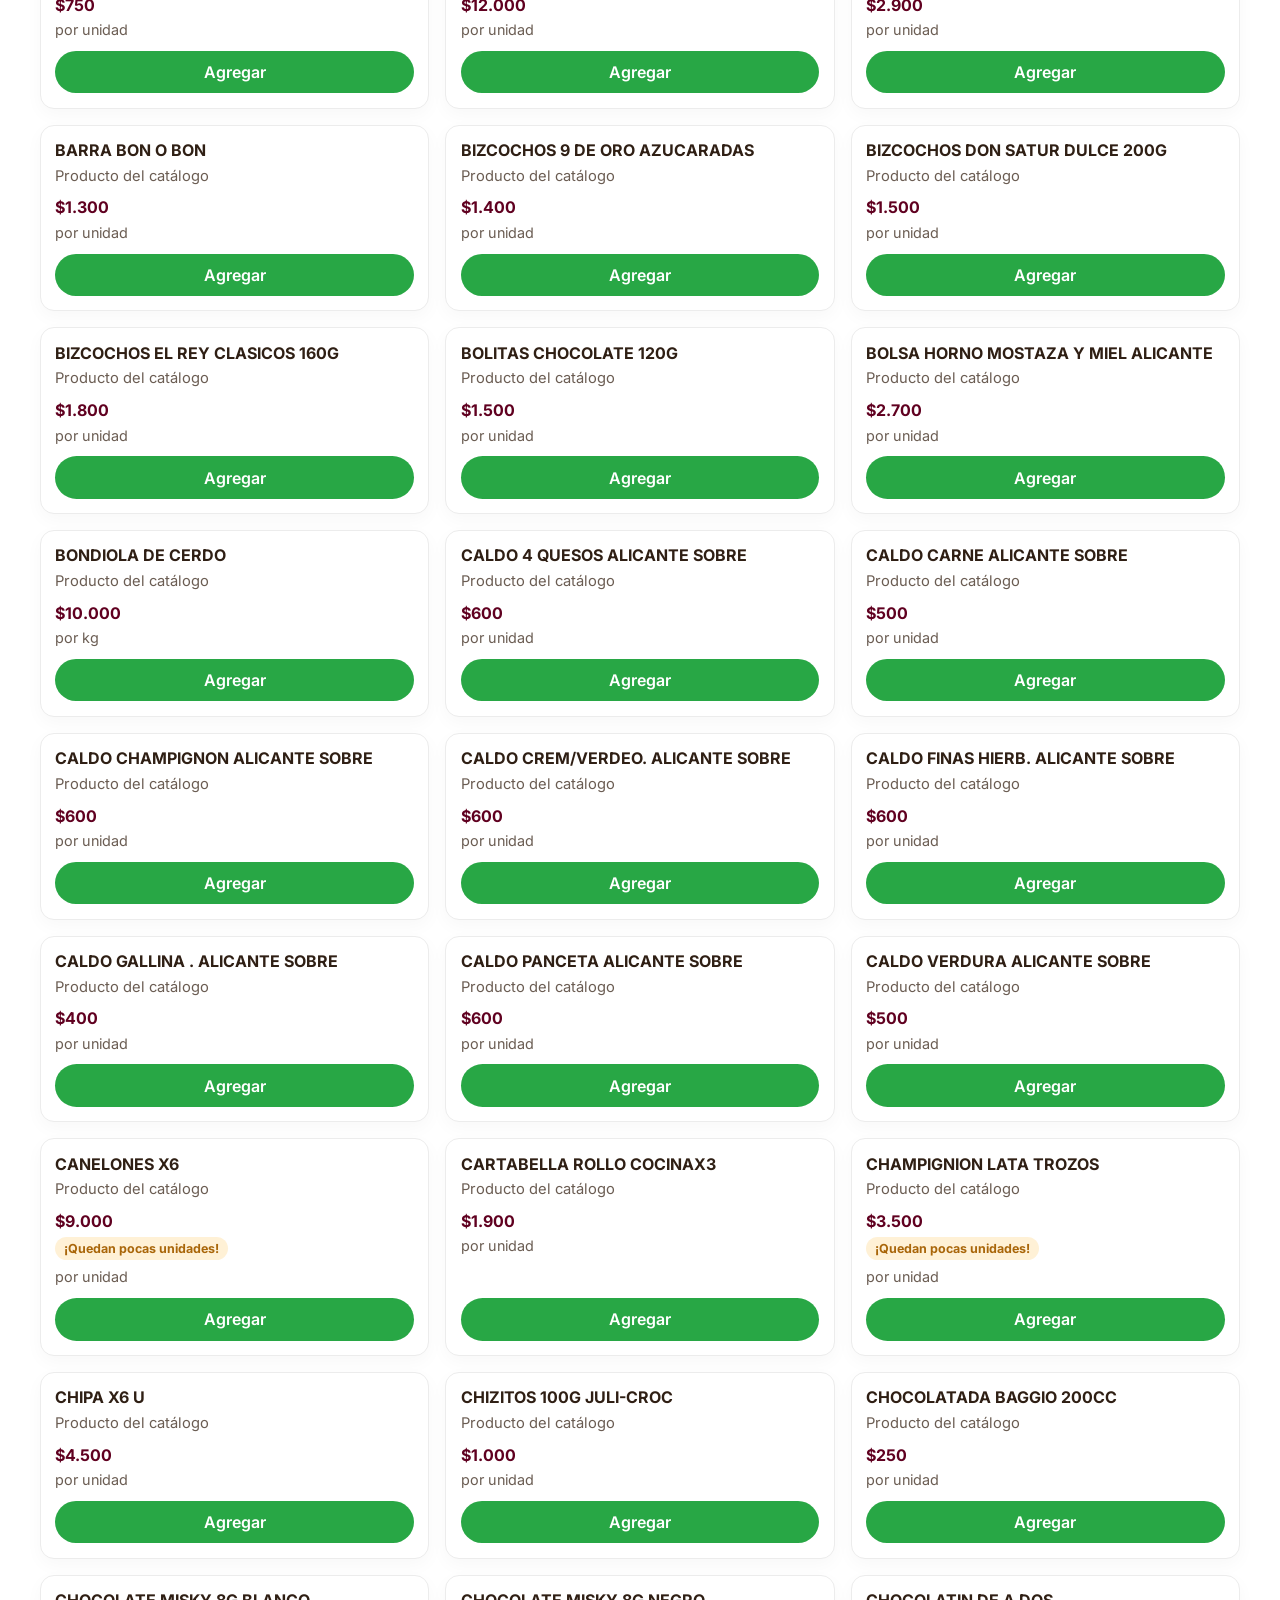
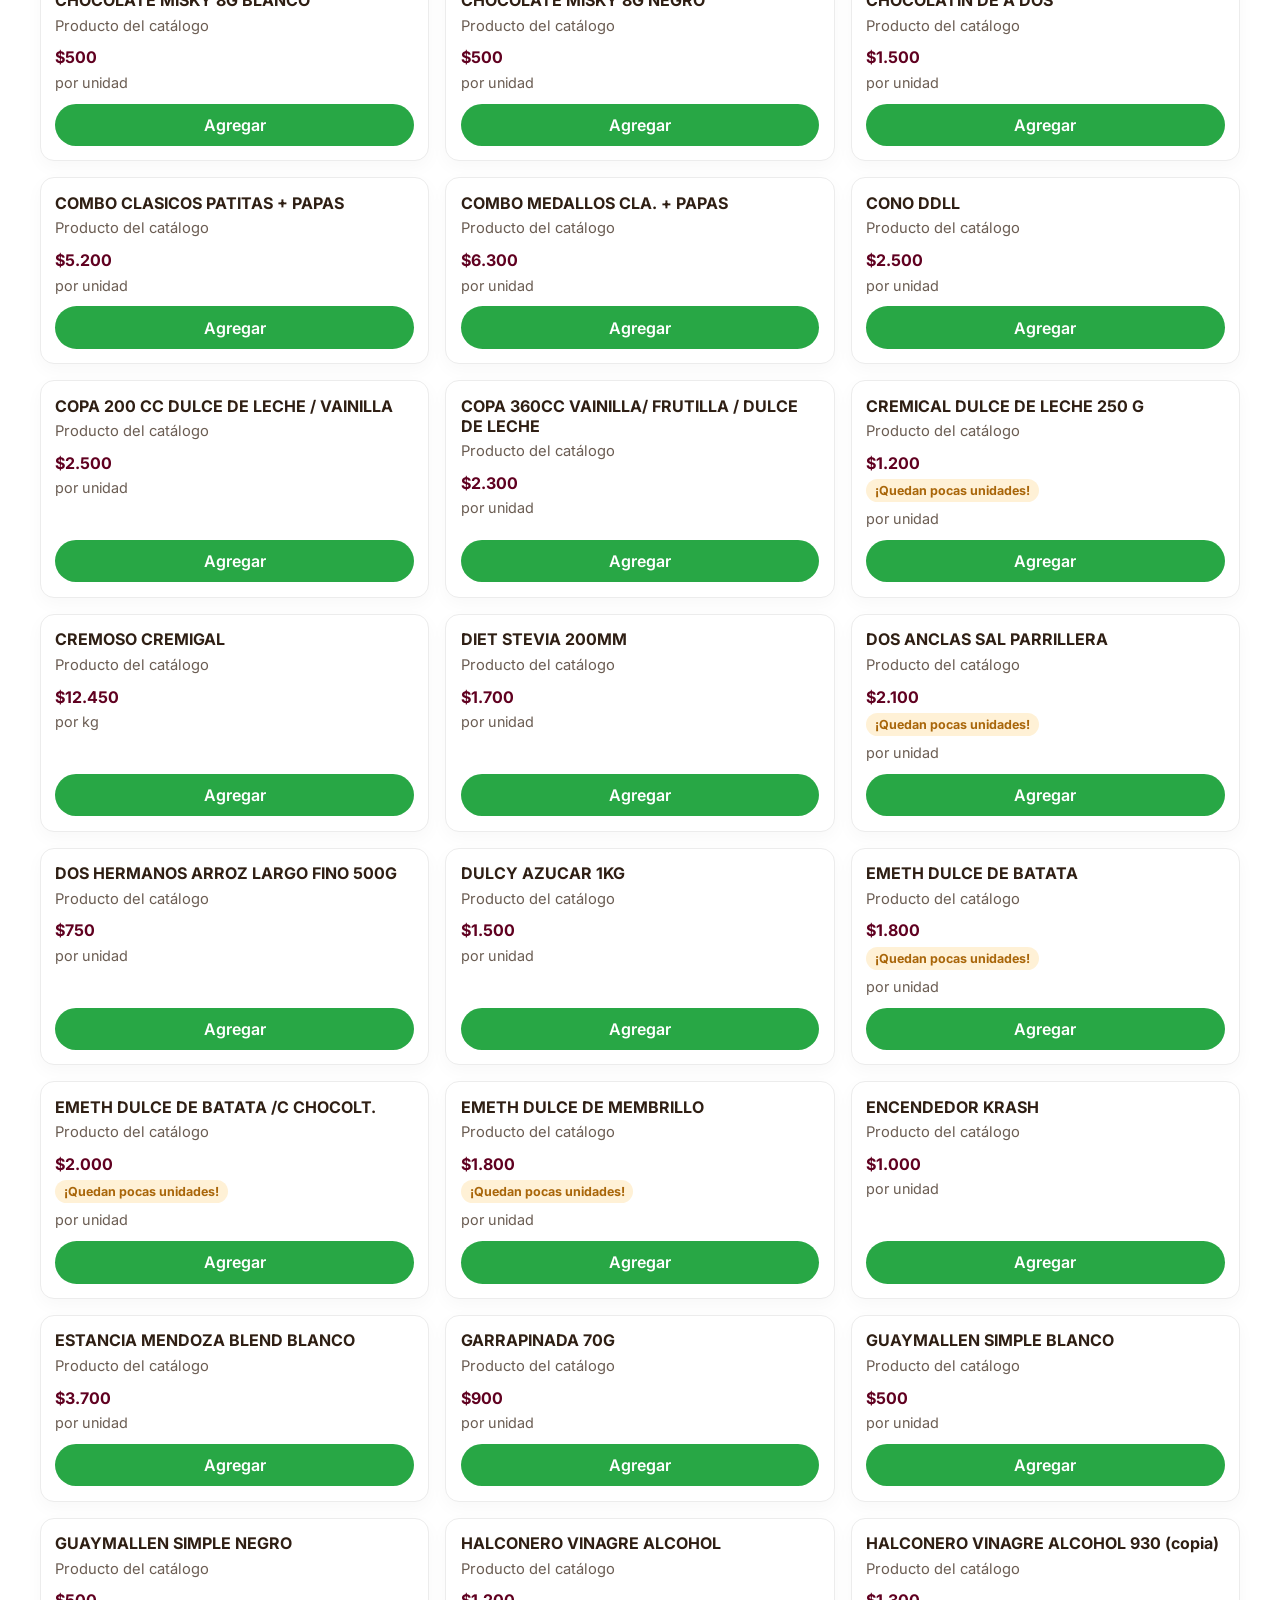
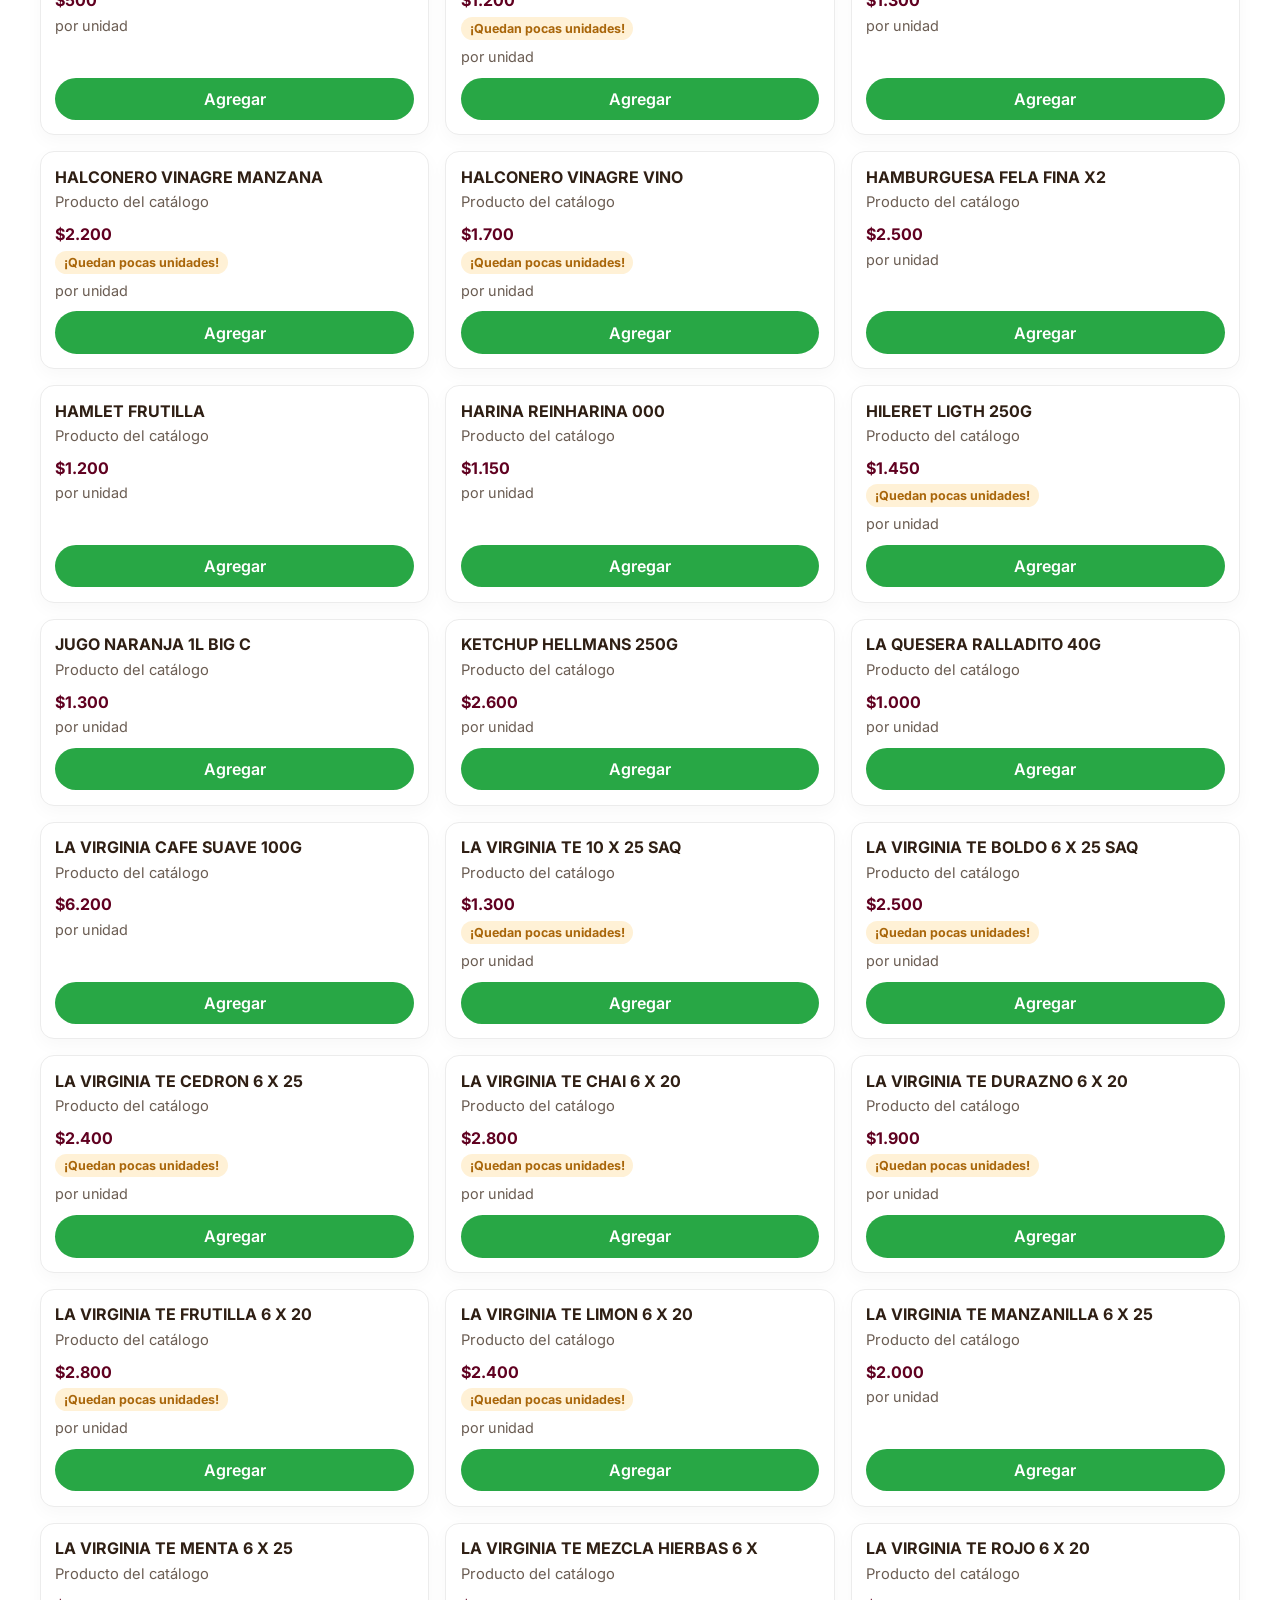
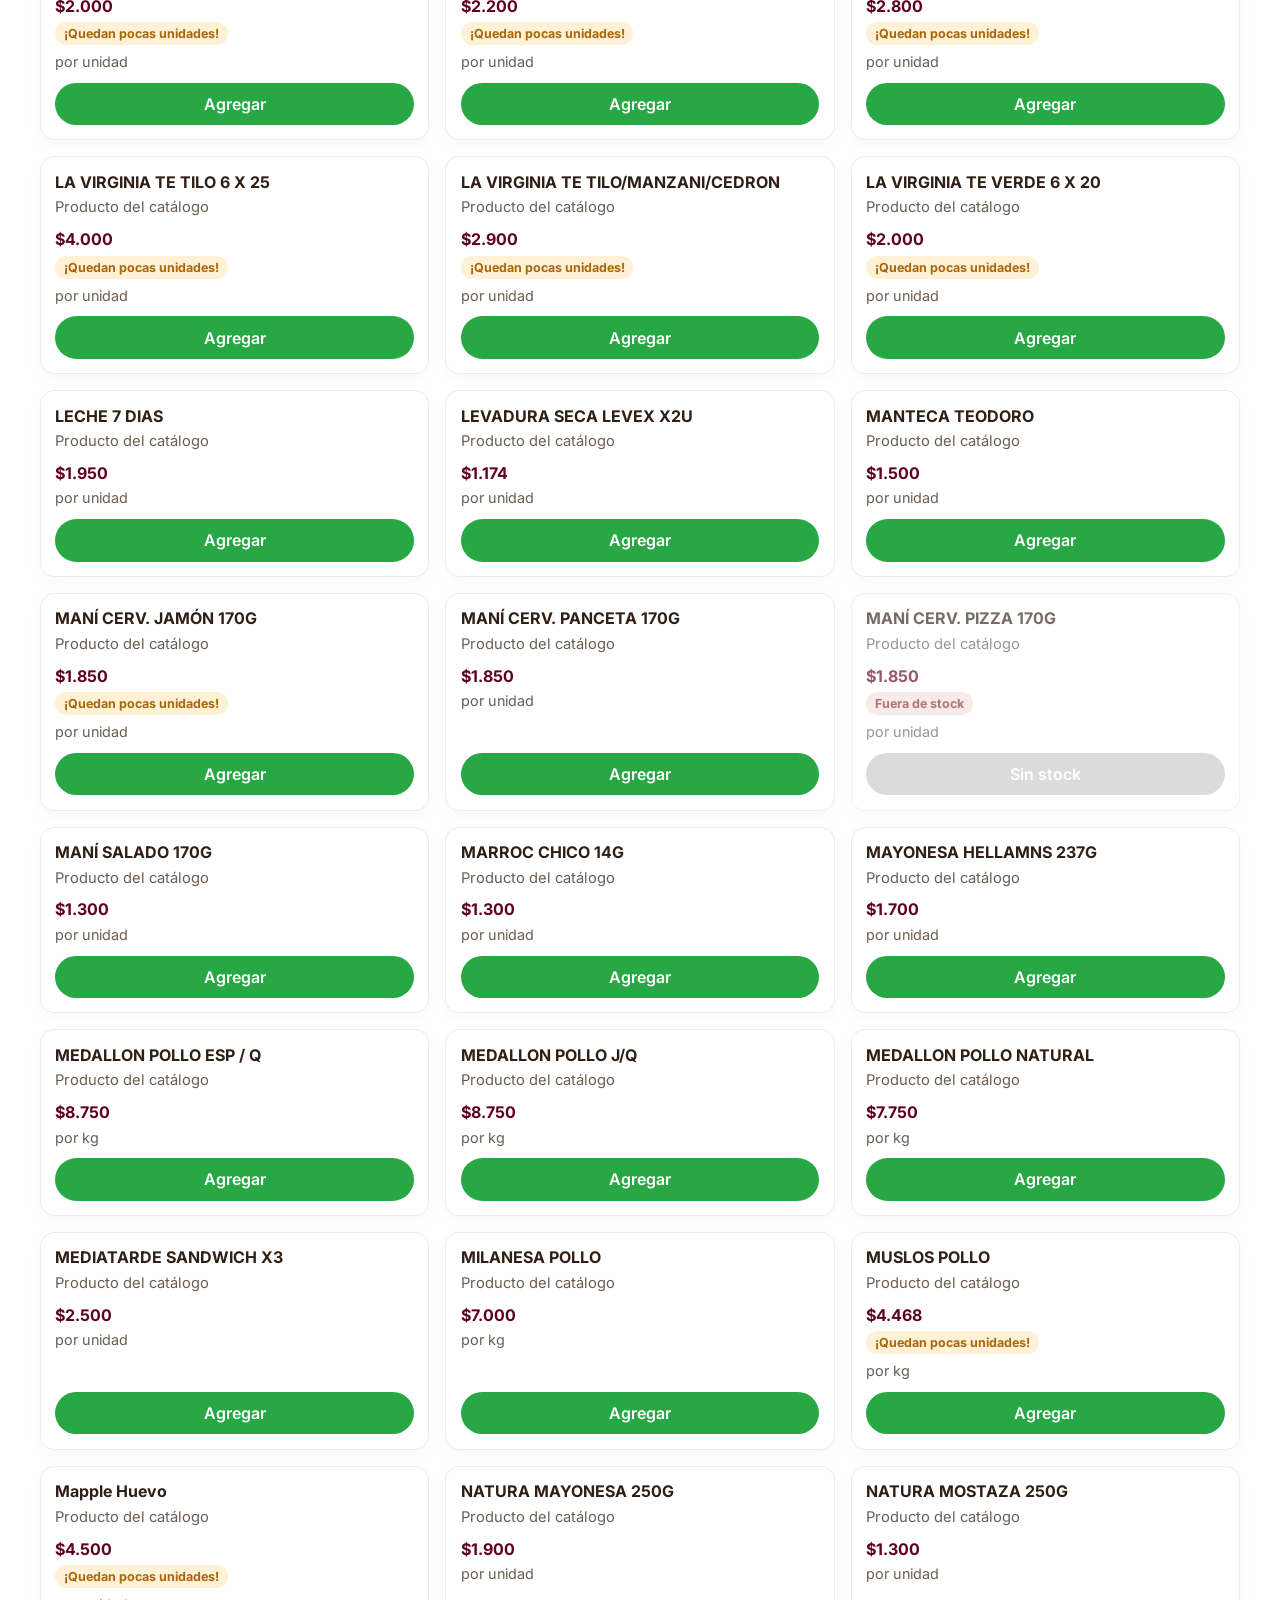
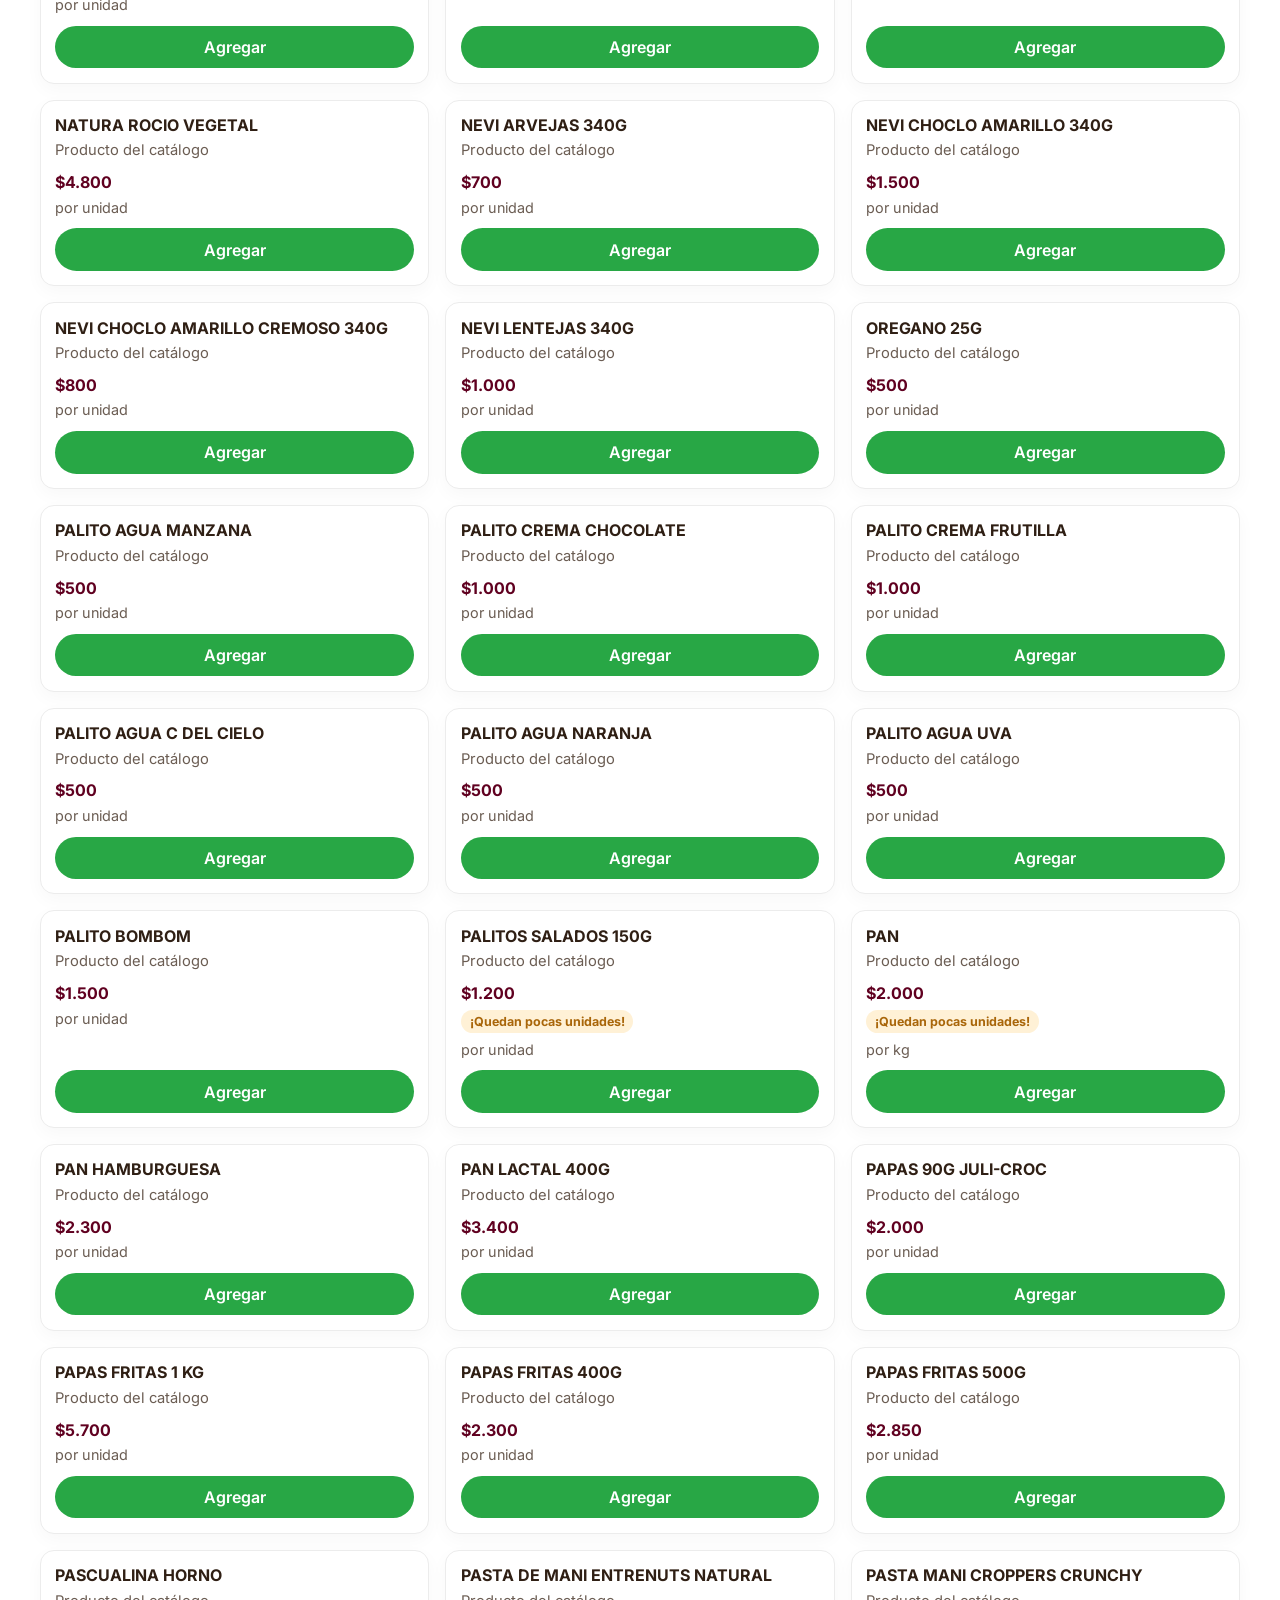
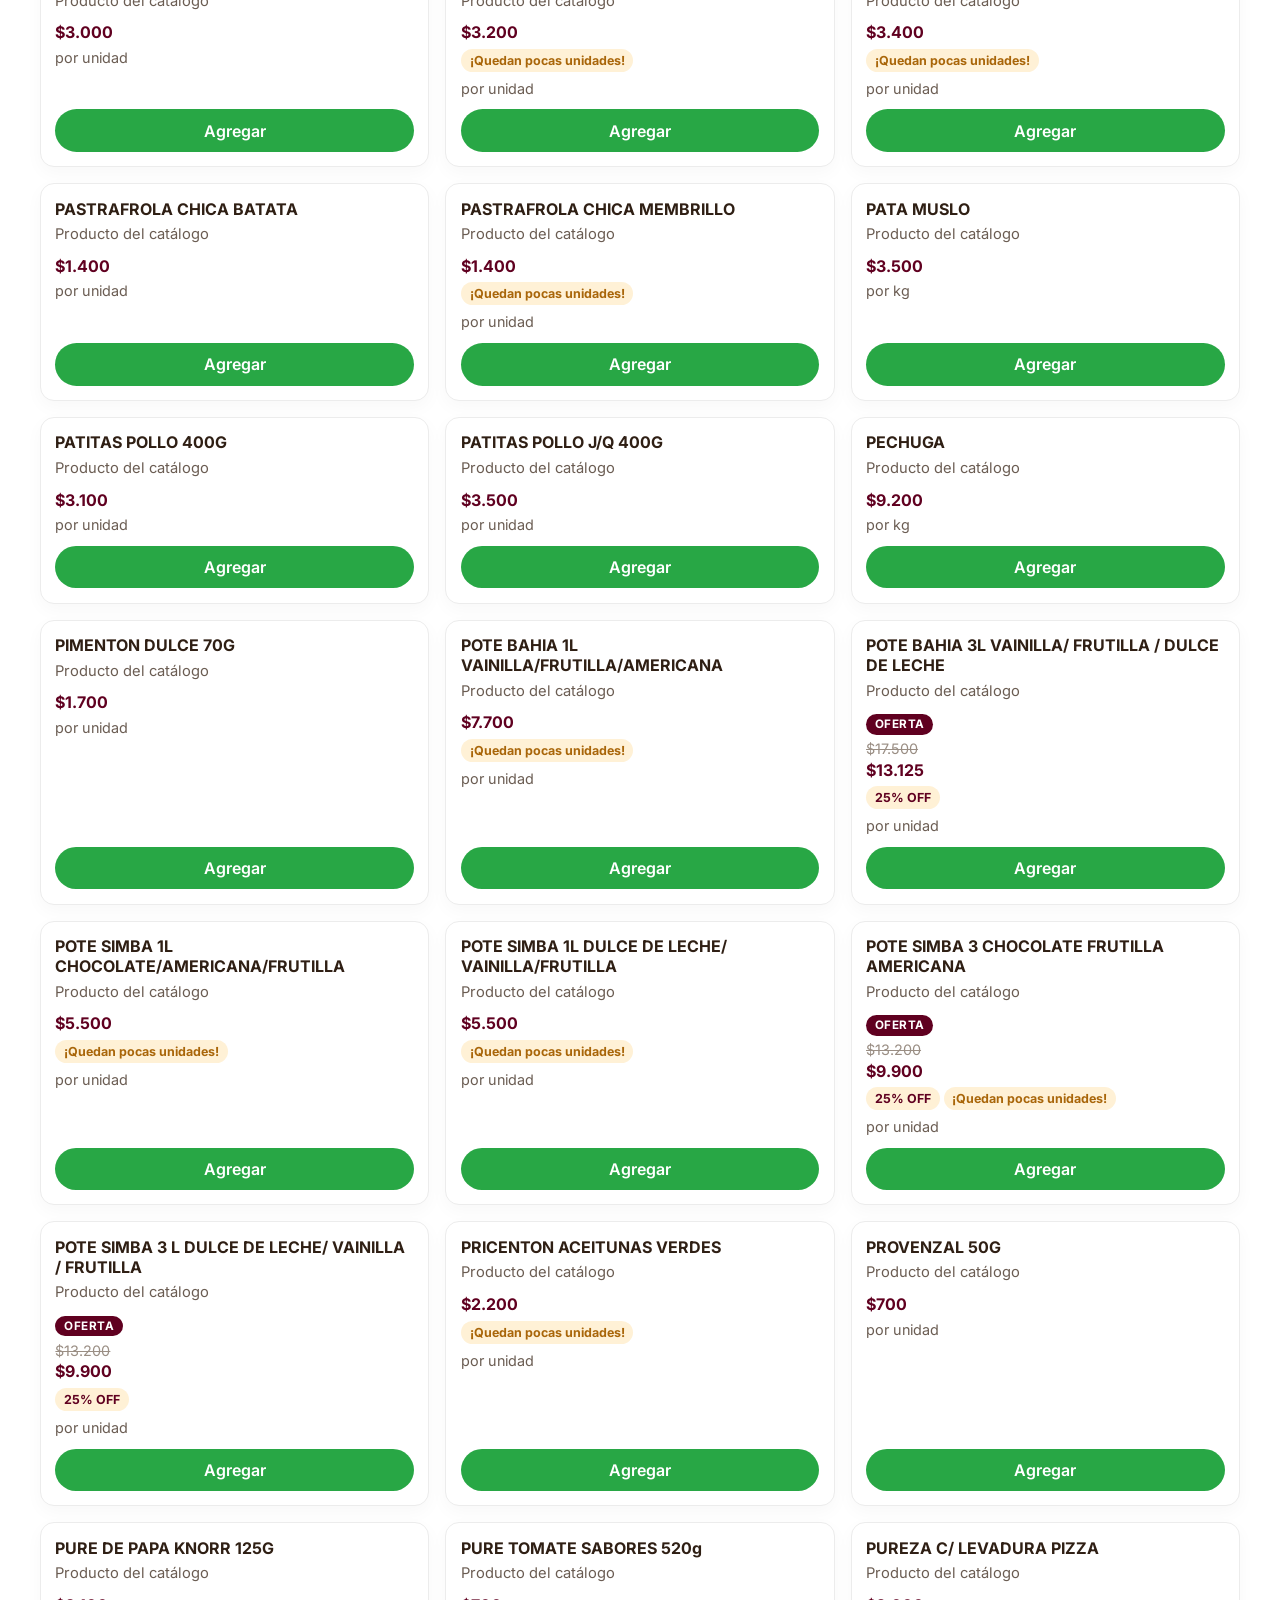
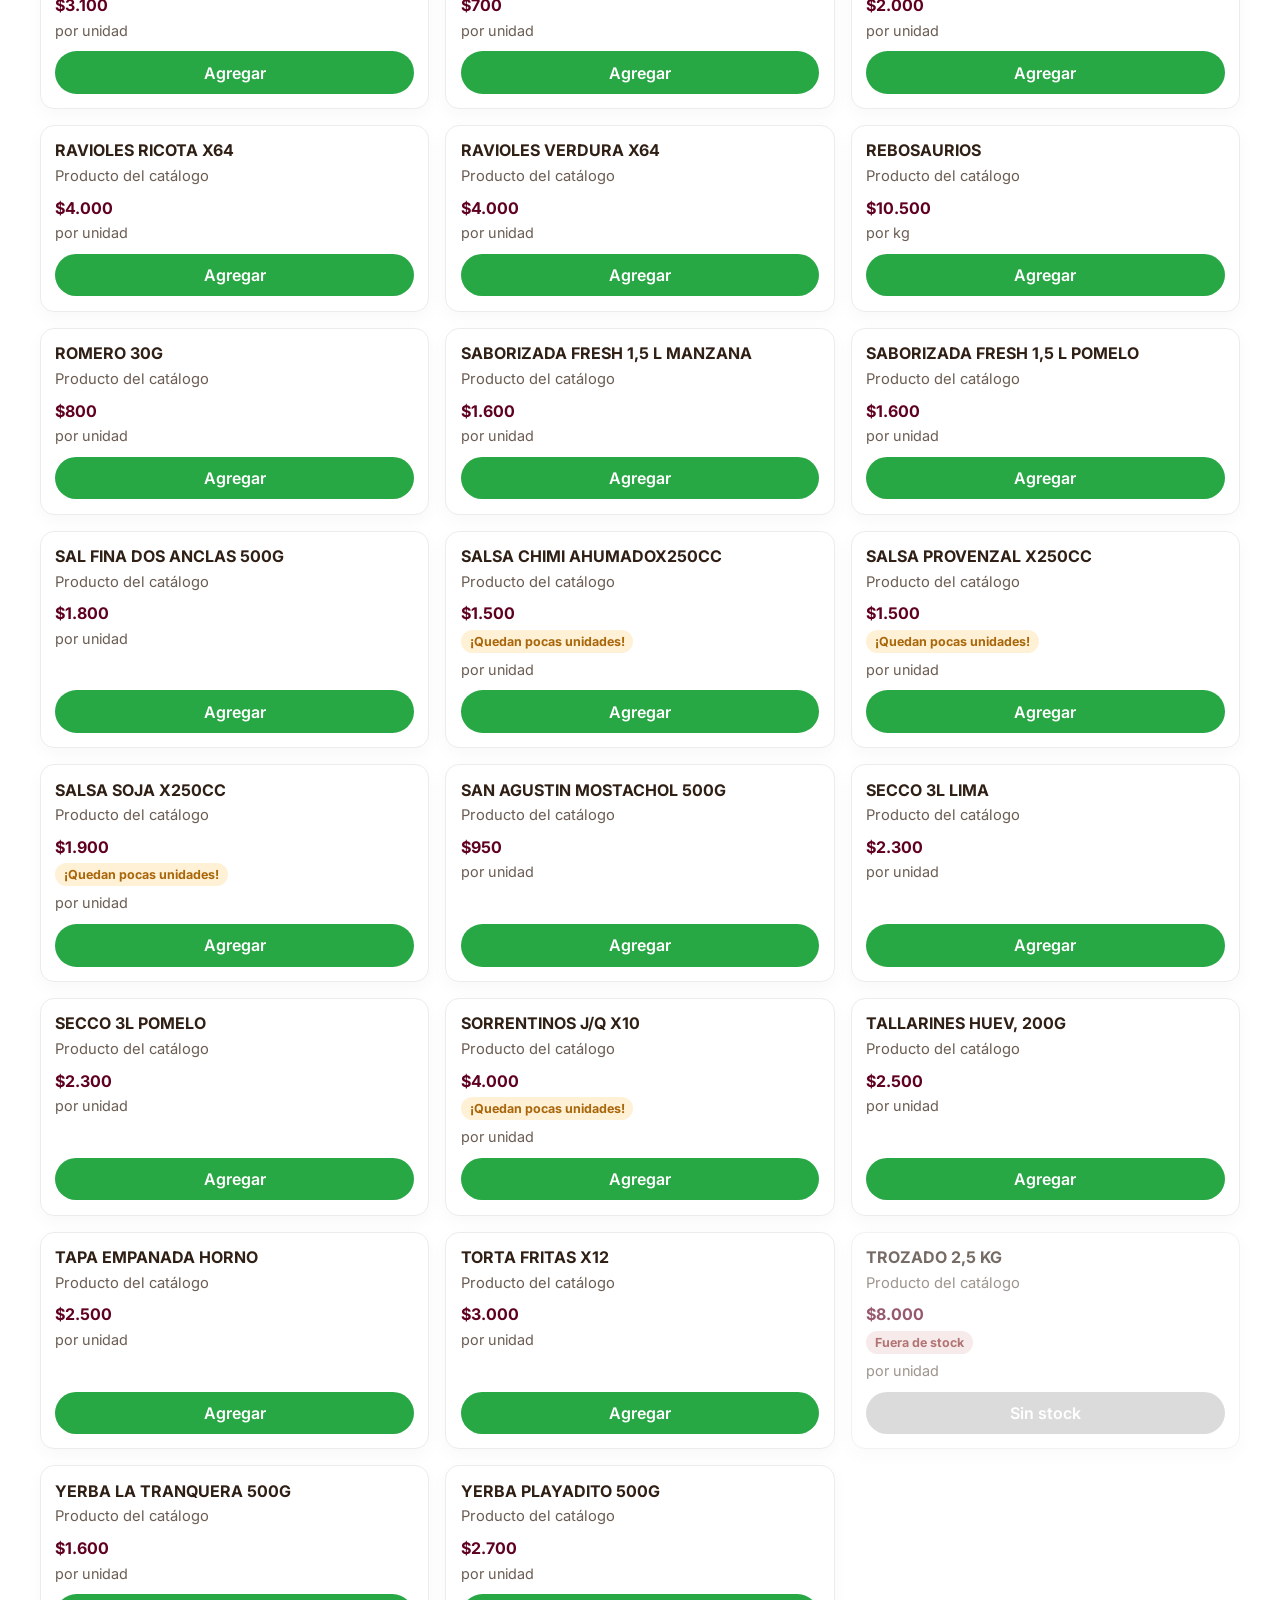
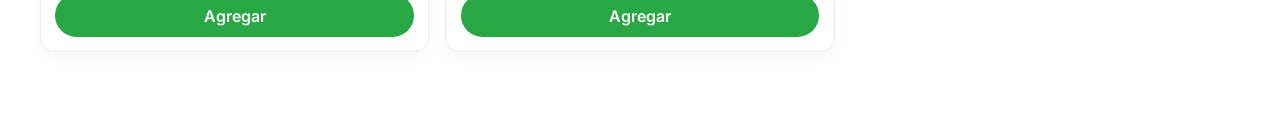
==== commit b01c7582: "Add banner promos" ====
--- a/index.html
+++ b/index.html
@@ -36,6 +36,15 @@
     </header>
 
     <main class="container">
+      
+      <!-- CARRUSEL DE BANNERS DE PROMOS (CON FLECHAS) -->
+      <section id="promoBannerContainer" class="promo-banner-container" hidden>
+        <button id="closeBanners" class="close-banners-btn" type="button" aria-label="Cerrar promociones">✕</button>
+        <button id="prevBanner" class="banner-nav-btn prev" type="button" aria-label="Anterior">❮</button>
+        <div id="promoBannerTrack" class="promo-banner-track"></div>
+        <button id="nextBanner" class="banner-nav-btn next" type="button" aria-label="Siguiente">❯</button>
+      </section>
+
       <section class="controls" aria-label="Buscador y filtros">
         <input
           id="searchInput"
@@ -80,6 +89,6 @@
       </div>
     </aside>
 
-    <script src="script.js?v=2026070601"></script>
+    <script src="script.js?v=2026070602"></script>
   </body>
-</html>
+</html>
--- a/style.css
+++ b/style.css
@@ -74,10 +74,10 @@
 }
 
 .controls {
-  background: #f6f7f8; /* contenedor gris discreto */
+  background: #f6f7f8;
   border: none;
   border-radius: 20px;
-  padding: 1.4rem 0.9rem 1rem; /* más padding superior */
+  padding: 1.4rem 0.9rem 1rem;
   box-shadow: 0 4px 12px rgba(17,11,8,0.04);
   margin-top: -0.6rem;
   position: relative;
@@ -86,7 +86,7 @@
 
 #searchInput {
   width: 100%;
-  border: 1px solid #e2e2e2; /* borde más discreto */
+  border: 1px solid #e2e2e2;
   border-radius: 999px;
   padding: 0.8rem 1rem;
   margin-bottom: 0.75rem;
@@ -95,7 +95,7 @@
 }
 
 #searchInput:focus {
-  border-color: #cfcfcf; /* enfoque discreto en gris */
+  border-color: #cfcfcf;
   box-shadow: none;
 }
 
@@ -152,10 +152,10 @@
 
 .product-card {
   background: #ffffff;
-  border: 1px solid #ececec; /* borde más sutil */
+  border: 1px solid #ececec;
   border-radius: 14px;
   padding: 0.9rem;
-  box-shadow: 0 6px 18px rgba(17,11,8,0.03); /* sombra muy suave */
+  box-shadow: 0 6px 18px rgba(17,11,8,0.03);
   display: flex;
   flex-direction: column;
   justify-content: space-between;
@@ -274,7 +274,7 @@
 
 .add-btn {
   width: 100%;
-  background: #28a745; /* verde */
+  background: #28a745;
   color: white;
   padding: 0.7rem 0.9rem;
   border-radius: 999px;
@@ -346,6 +346,7 @@
   align-items: center;
   padding: 1rem;
   border-bottom: 1px solid var(--brand-border);
+  background: white;
 }
 
 .close-btn {
@@ -414,9 +415,16 @@
   padding: 0;
 }
 
+/* BOTÓN DE WHATSAPP FLOTANTE Y FIJO ABAJO */
 .cart-footer {
   padding: 1rem;
+  padding-bottom: calc(1rem + env(safe-area-inset-bottom, 0px));
   border-top: 1px solid var(--brand-border);
+  background: #ffffff;
+  position: sticky;
+  bottom: 0;
+  z-index: 10;
+  box-shadow: 0 -4px 12px rgba(17,11,8,0.05);
 }
 
 .cart-total-row {
@@ -442,6 +450,98 @@
   padding: 1.2rem 0;
 }
 
+/* Banners de Promo */
+.promo-banner-container {
+  position: relative;
+  margin-bottom: 1.5rem;
+  border-radius: 20px;
+  overflow: hidden;
+  background: #fff;
+  box-shadow: 0 4px 12px rgba(17,11,8,0.04);
+}
+
+.close-banners-btn {
+  position: absolute;
+  top: 0.6rem;
+  right: 0.6rem;
+  background: rgba(0, 0, 0, 0.4);
+  color: white;
+  border: none;
+  border-radius: 50%;
+  width: 30px;
+  height: 30px;
+  display: flex;
+  align-items: center;
+  justify-content: center;
+  cursor: pointer;
+  z-index: 12;
+  font-size: 0.9rem;
+  transition: background 0.2s;
+}
+
+.close-banners-btn:hover {
+  background: rgba(0, 0, 0, 0.7);
+}
+
+/* FLECHAS DE NAVEGACIÓN DEL CARRUSEL */
+.banner-nav-btn {
+  position: absolute;
+  top: 50%;
+  transform: translateY(-50%);
+  background: rgba(0, 0, 0, 0.4);
+  color: white;
+  border: none;
+  border-radius: 50%;
+  width: 36px;
+  height: 36px;
+  display: flex;
+  align-items: center;
+  justify-content: center;
+  cursor: pointer;
+  z-index: 11;
+  font-size: 1.1rem;
+  transition: background 0.2s, opacity 0.2s;
+  user-select: none;
+}
+
+.banner-nav-btn:hover {
+  background: rgba(0, 0, 0, 0.7);
+}
+
+.banner-nav-btn.prev {
+  left: 0.6rem;
+}
+
+.banner-nav-btn.next {
+  right: 0.6rem;
+}
+
+.promo-banner-track {
+  display: flex;
+  overflow-x: auto;
+  scroll-snap-type: x mandatory;
+  -webkit-overflow-scrolling: touch;
+  scrollbar-width: none;
+}
+
+.promo-banner-track::-webkit-scrollbar {
+  display: none;
+}
+
+.banner-slide {
+  flex: 0 0 100%;
+  scroll-snap-align: start;
+  min-width: 100%;
+}
+
+.banner-slide img {
+  width: 100%;
+  height: auto;
+  max-height: 250px;
+  object-fit: cover;
+  display: block;
+}
+
 @media (min-width: 700px) {
   .hero {
     padding: 1.8rem 2rem 2rem;
@@ -468,4 +568,4 @@
   .catalog-grid {
     grid-template-columns: repeat(3, minmax(0, 1fr));
   }
-}
+}
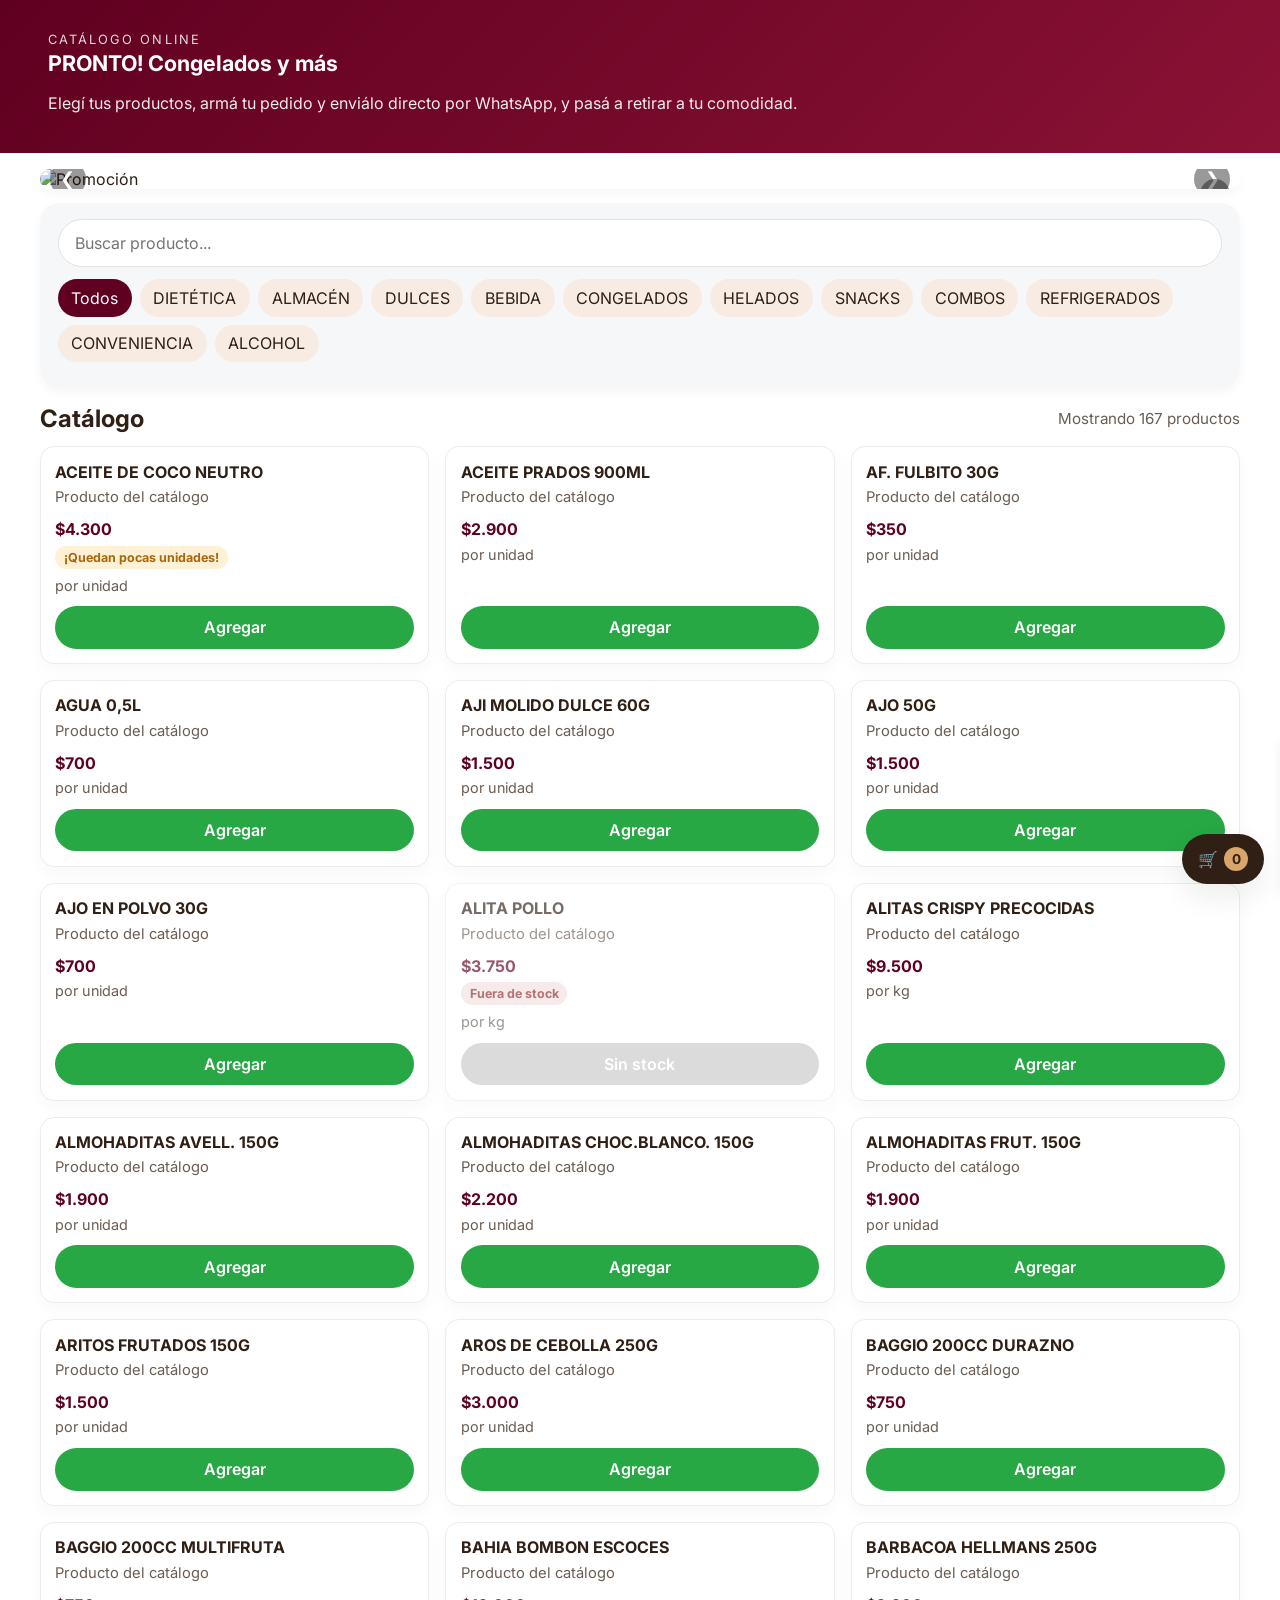
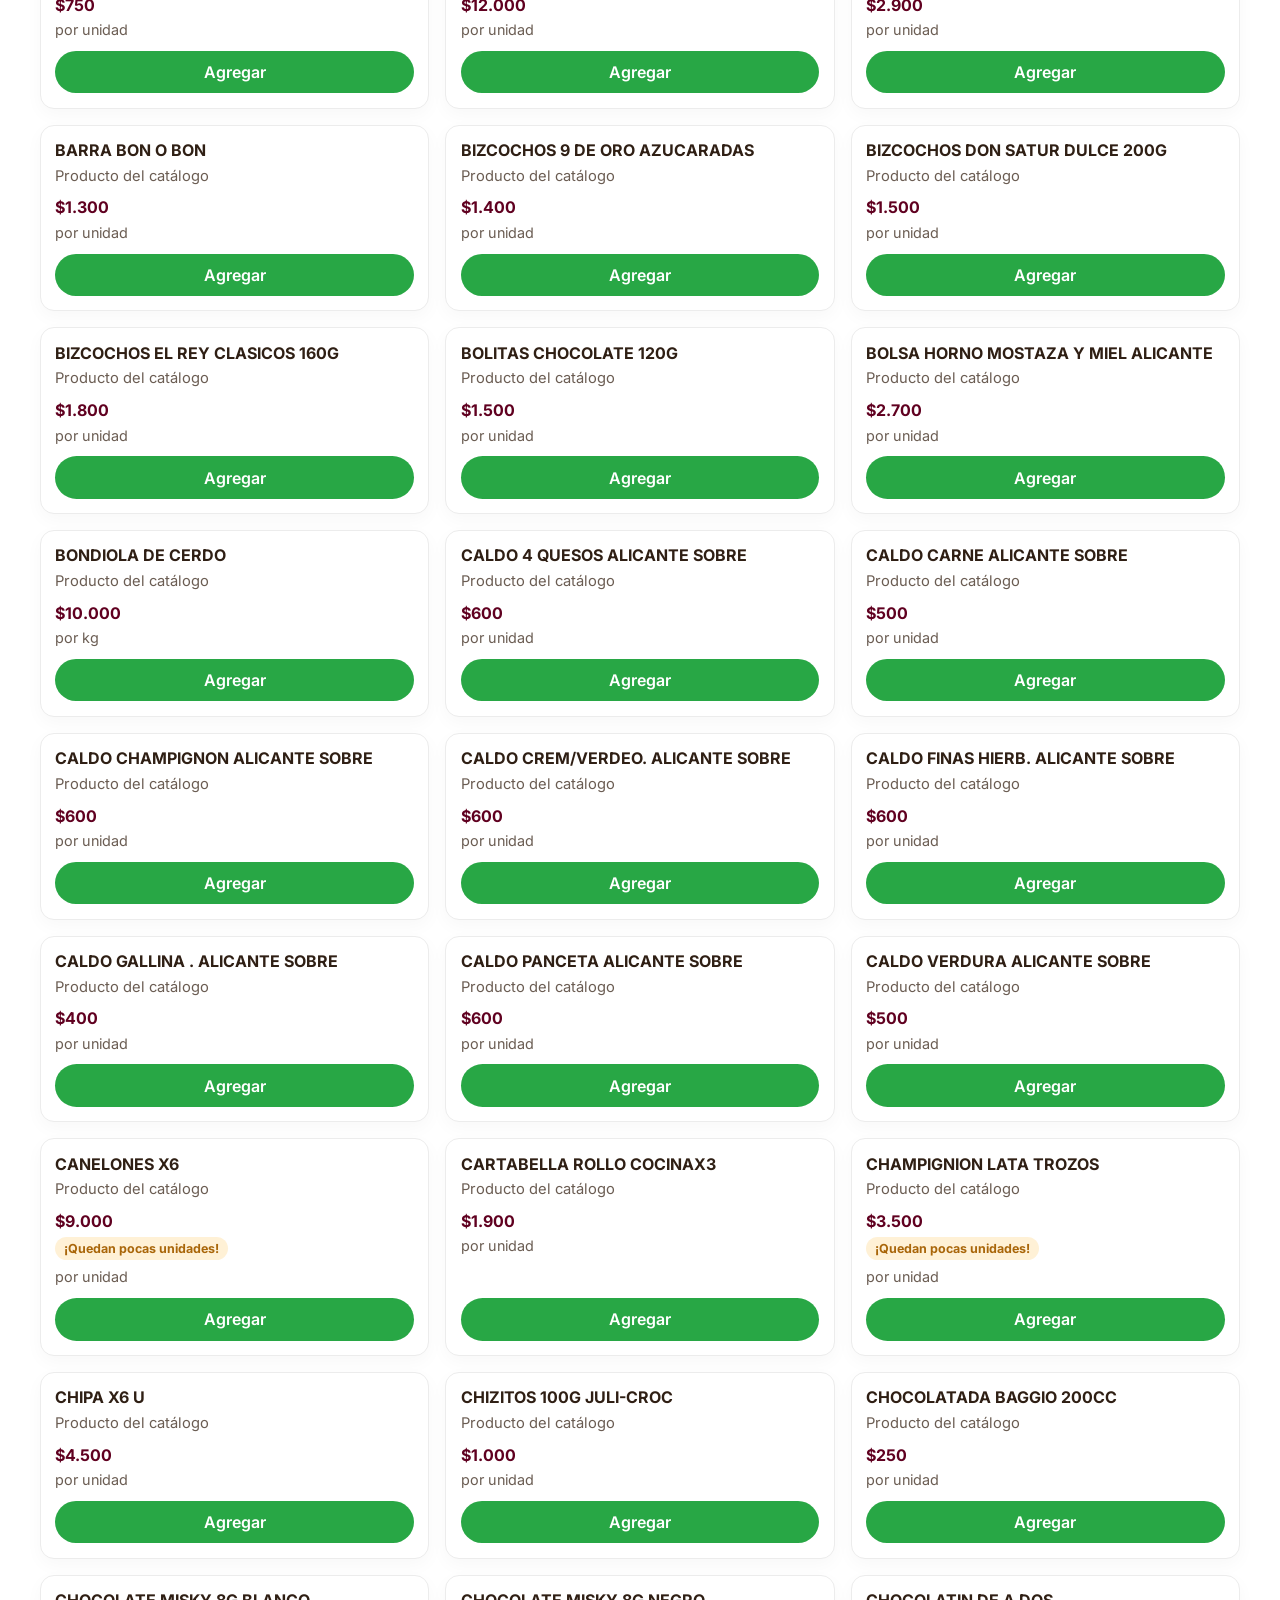
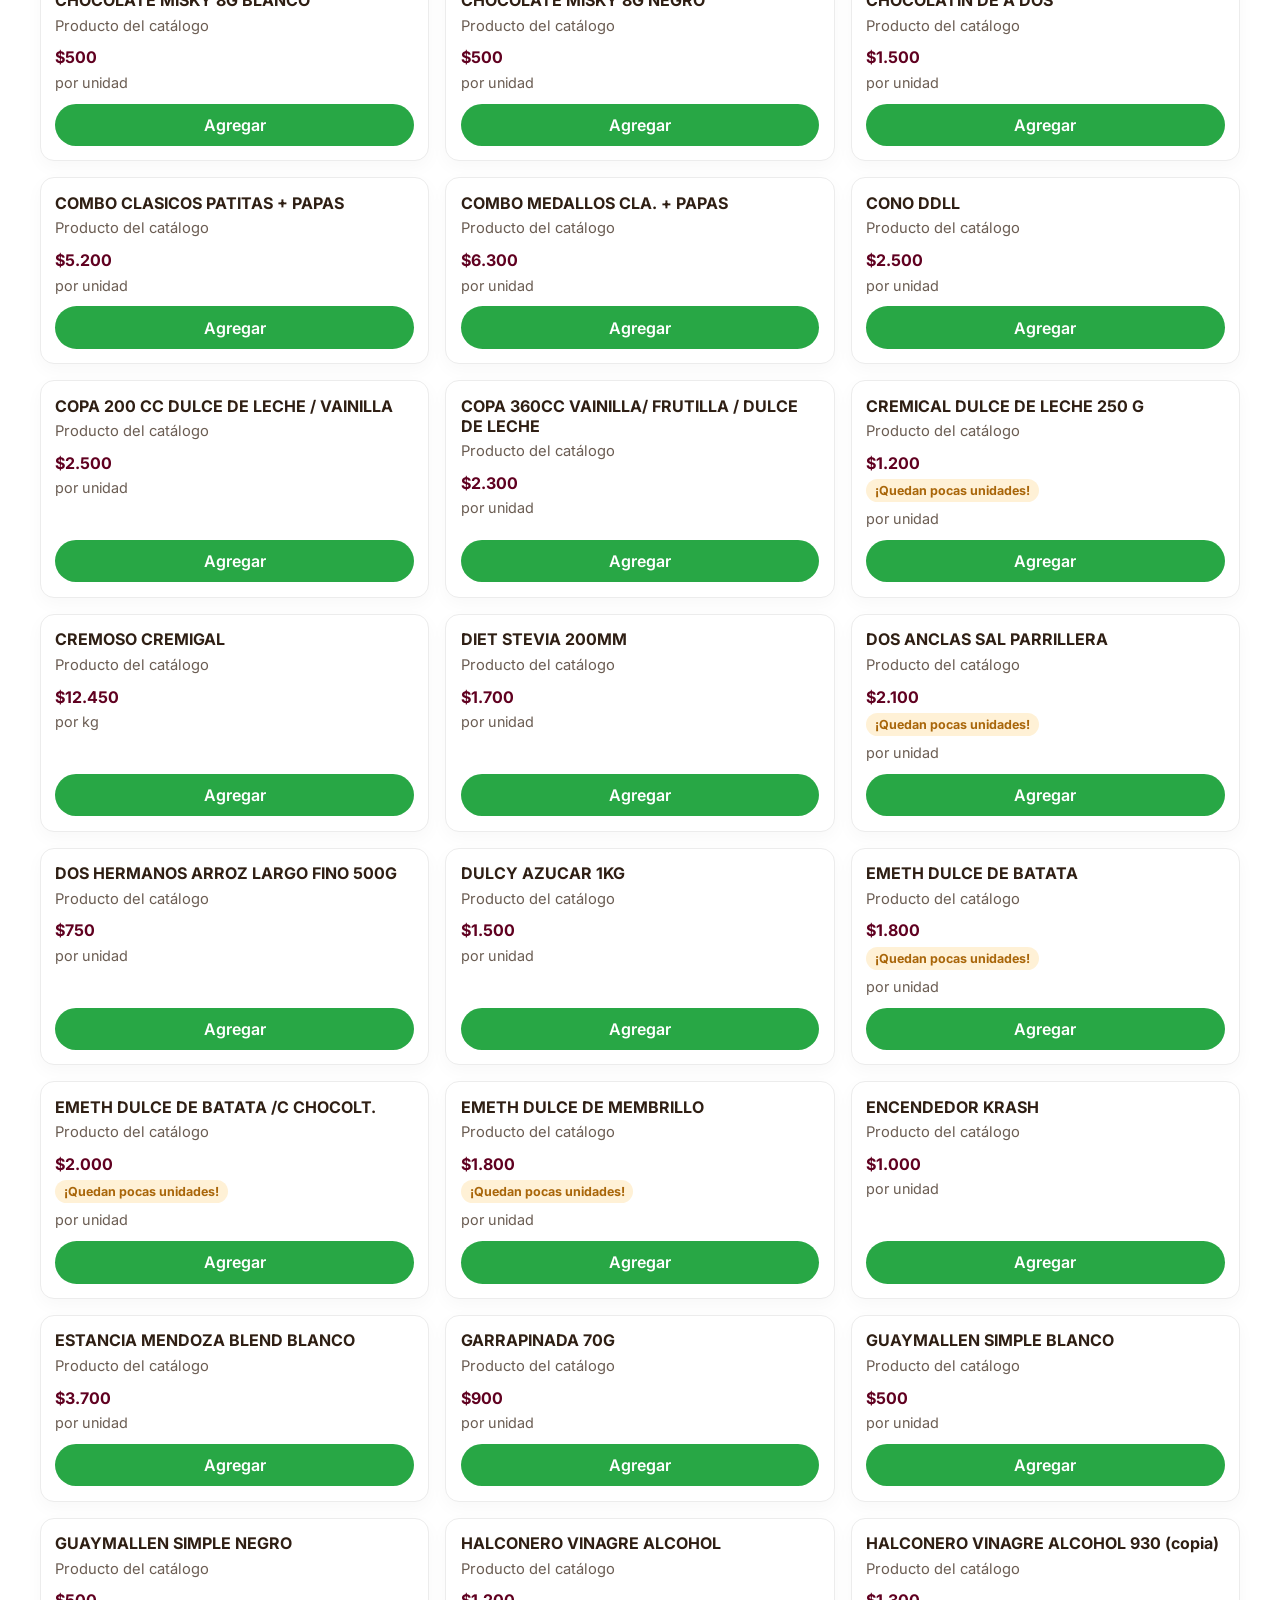
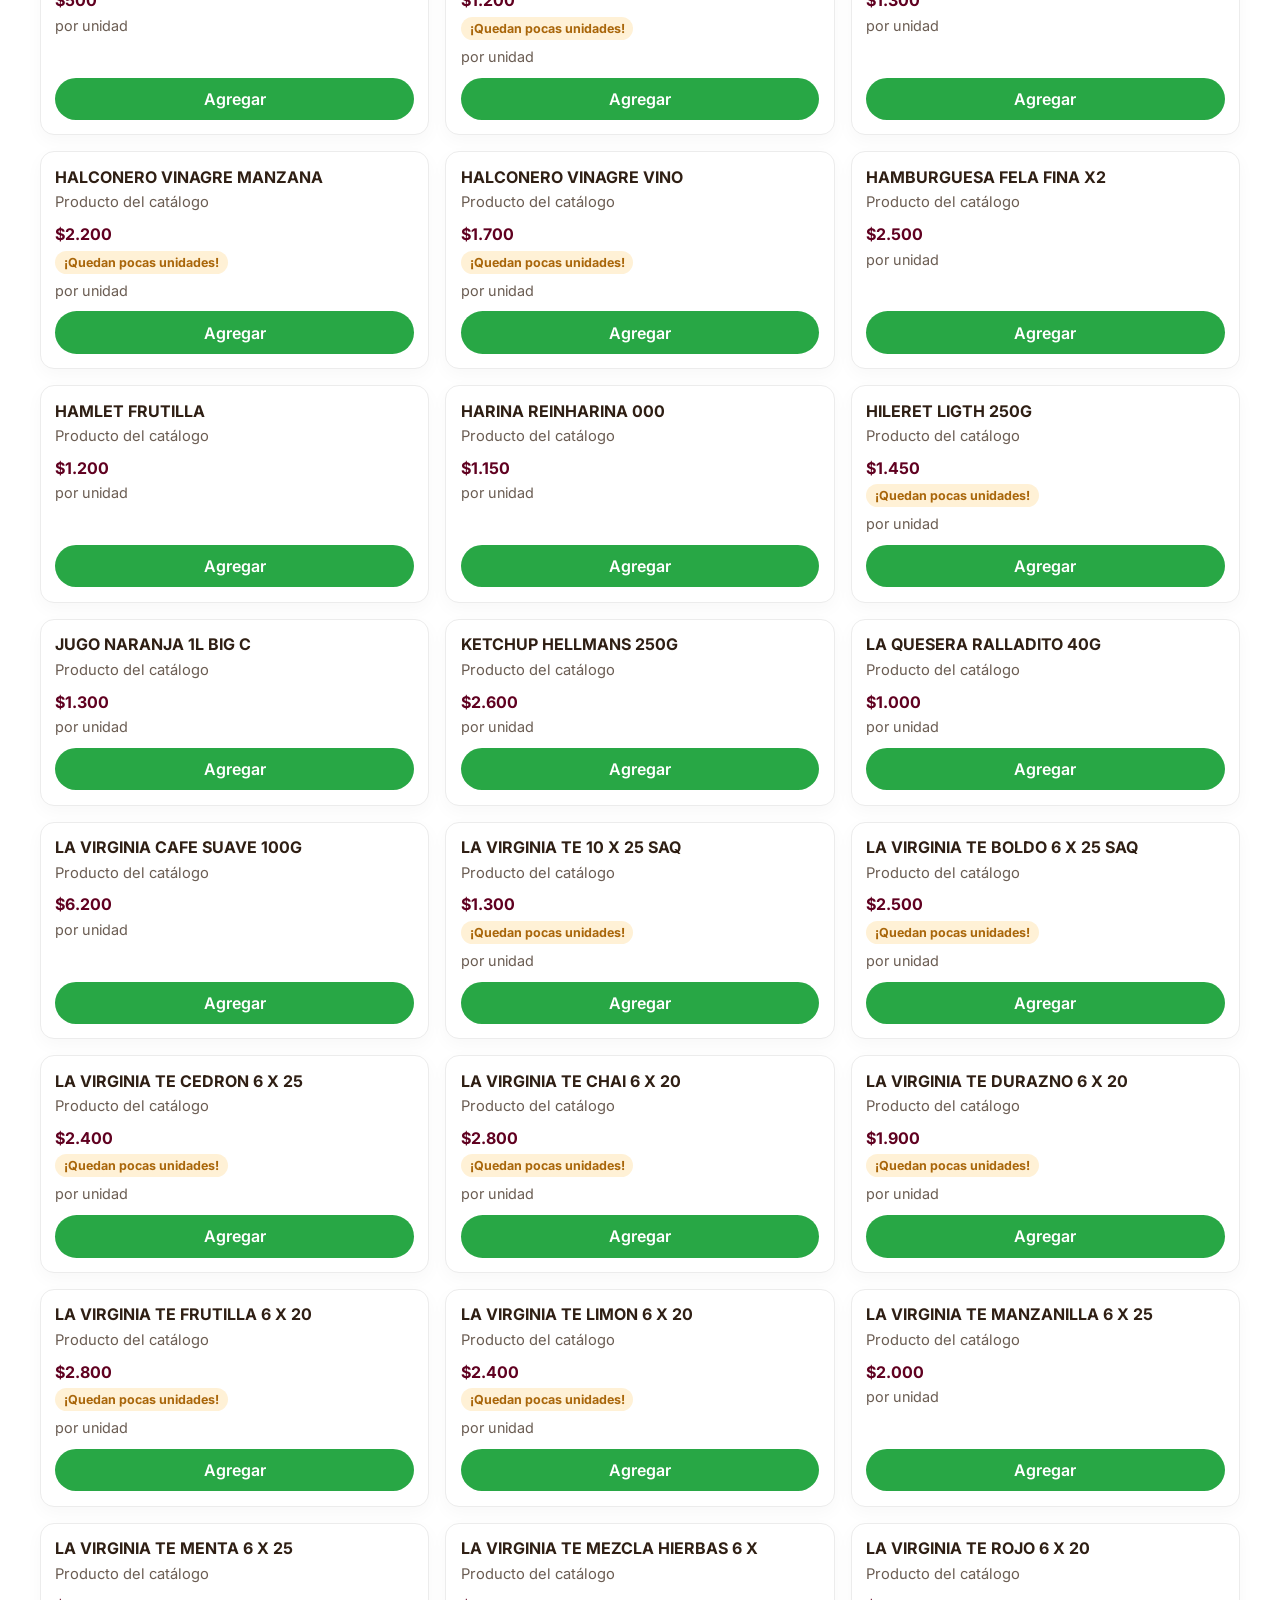
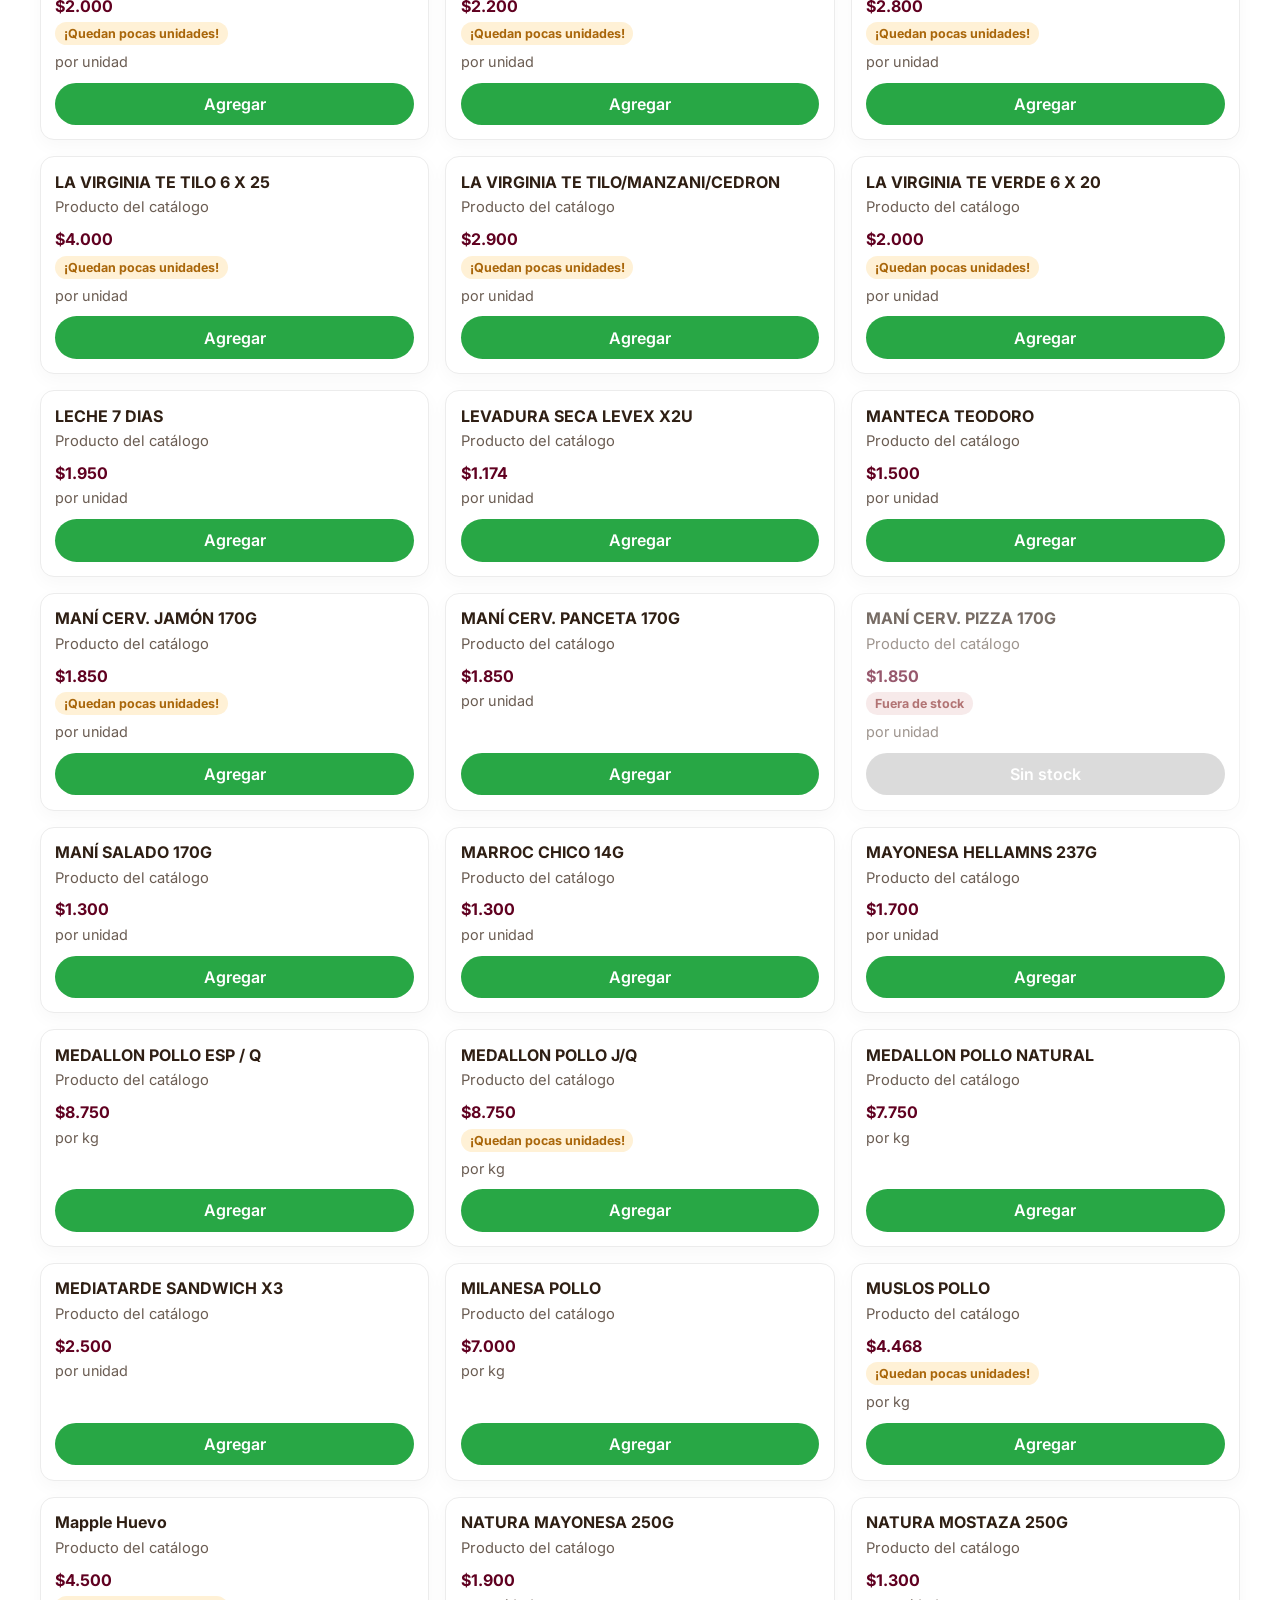
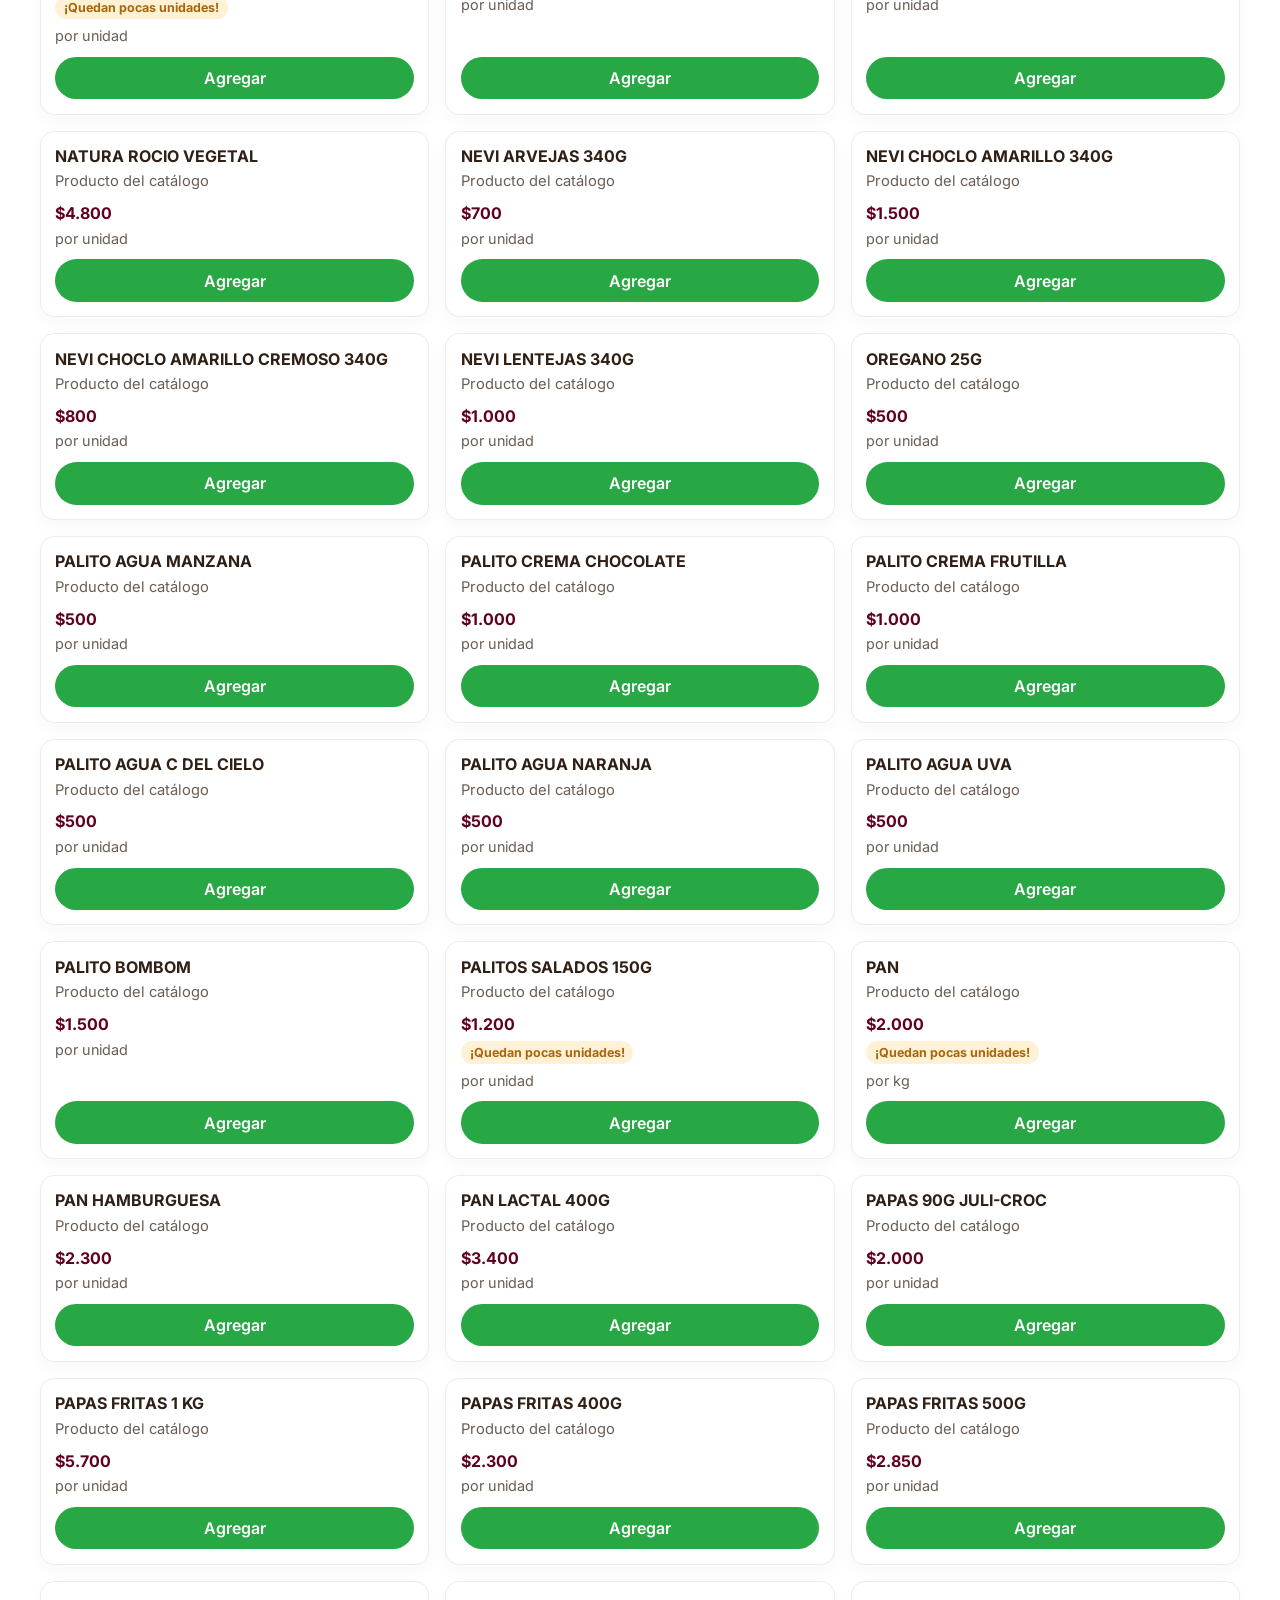
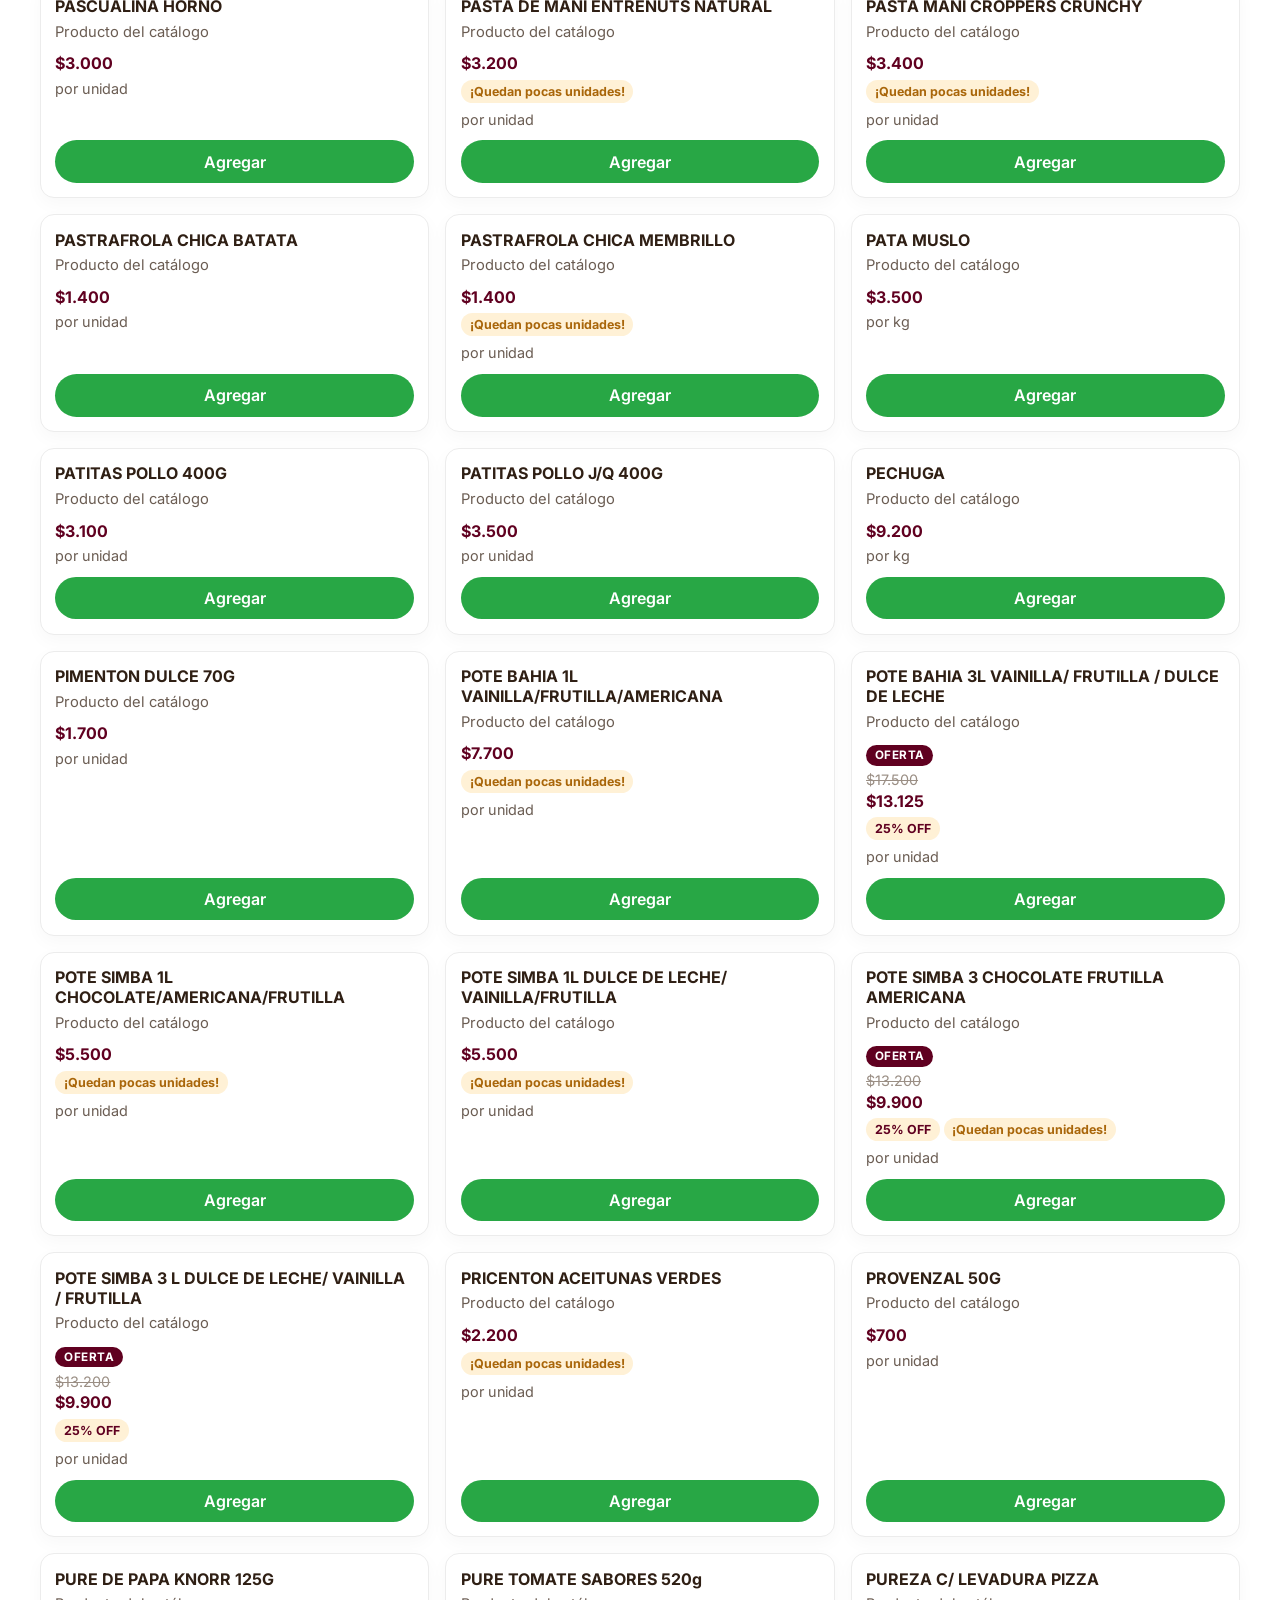
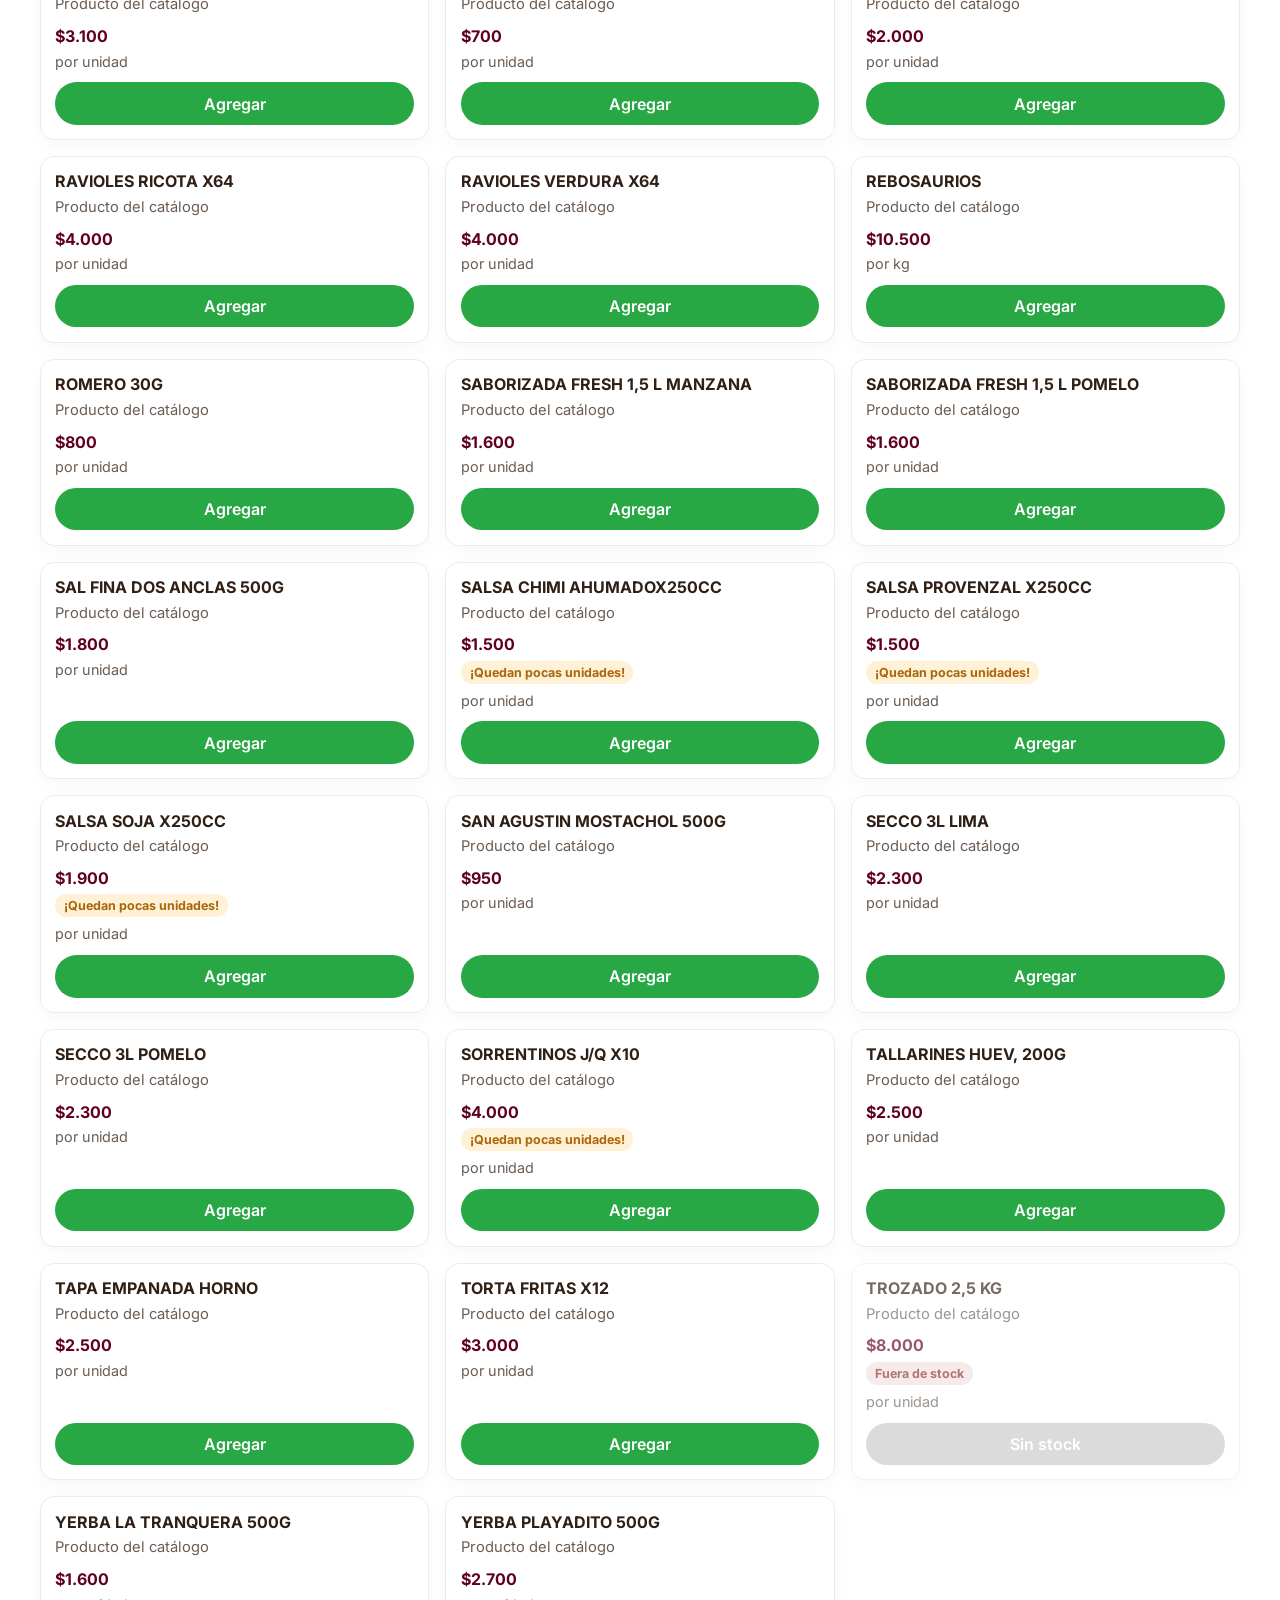
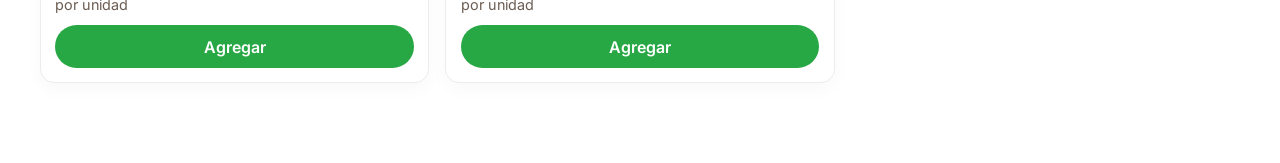
==== commit 0d0f5545: "Add disclaimer" ====
--- a/index.html
+++ b/index.html
@@ -79,8 +79,11 @@
       </div>
       <div id="cartItems" class="cart-items"></div>
       <div class="cart-footer">
+        <p class="cart-disclaimer">
+          * Los productos vendidos al peso pueden tener ligeras variaciones y el monto total a pagar en caja puede diferir.
+        </p>
         <div class="cart-total-row">
-          <span>Total</span>
+          <span>Total estimado</span>
           <strong id="cartTotal">$0</strong>
         </div>
         <button id="checkoutBtn" class="checkout-btn" type="button">
@@ -89,6 +92,6 @@
       </div>
     </aside>
 
-    <script src="script.js?v=2026070602"></script>
+    <script src="script.js?v=2026070603"></script>
   </body>
 </html>
--- a/style.css
+++ b/style.css
@@ -450,6 +450,15 @@
   padding: 1.2rem 0;
 }
 
+/* DISCLAIMER DE PESO EN EL CARRITO */
+.cart-disclaimer {
+  font-size: 0.75rem;
+  color: var(--brand-muted);
+  line-height: 1.3;
+  margin-bottom: 0.8rem;
+  font-style: italic;
+}
+
 /* Banners de Promo */
 .promo-banner-container {
   position: relative;
